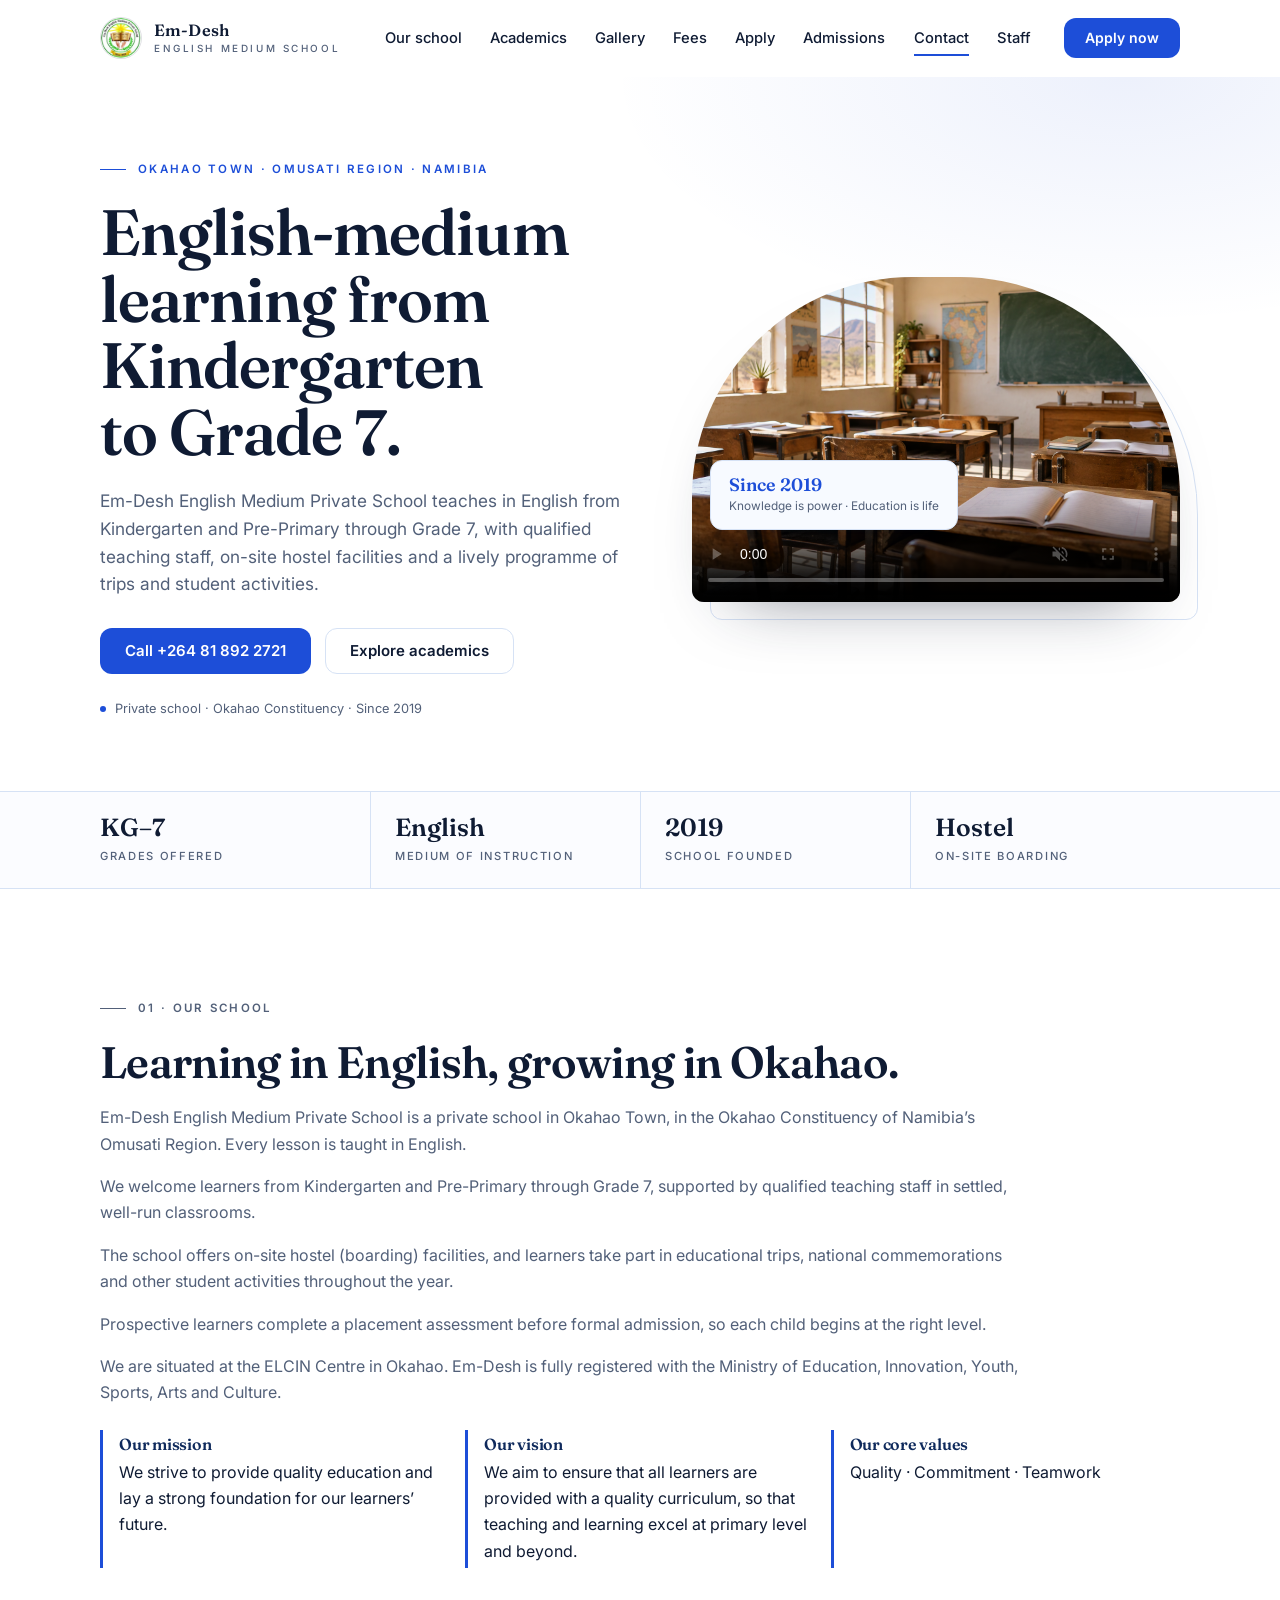
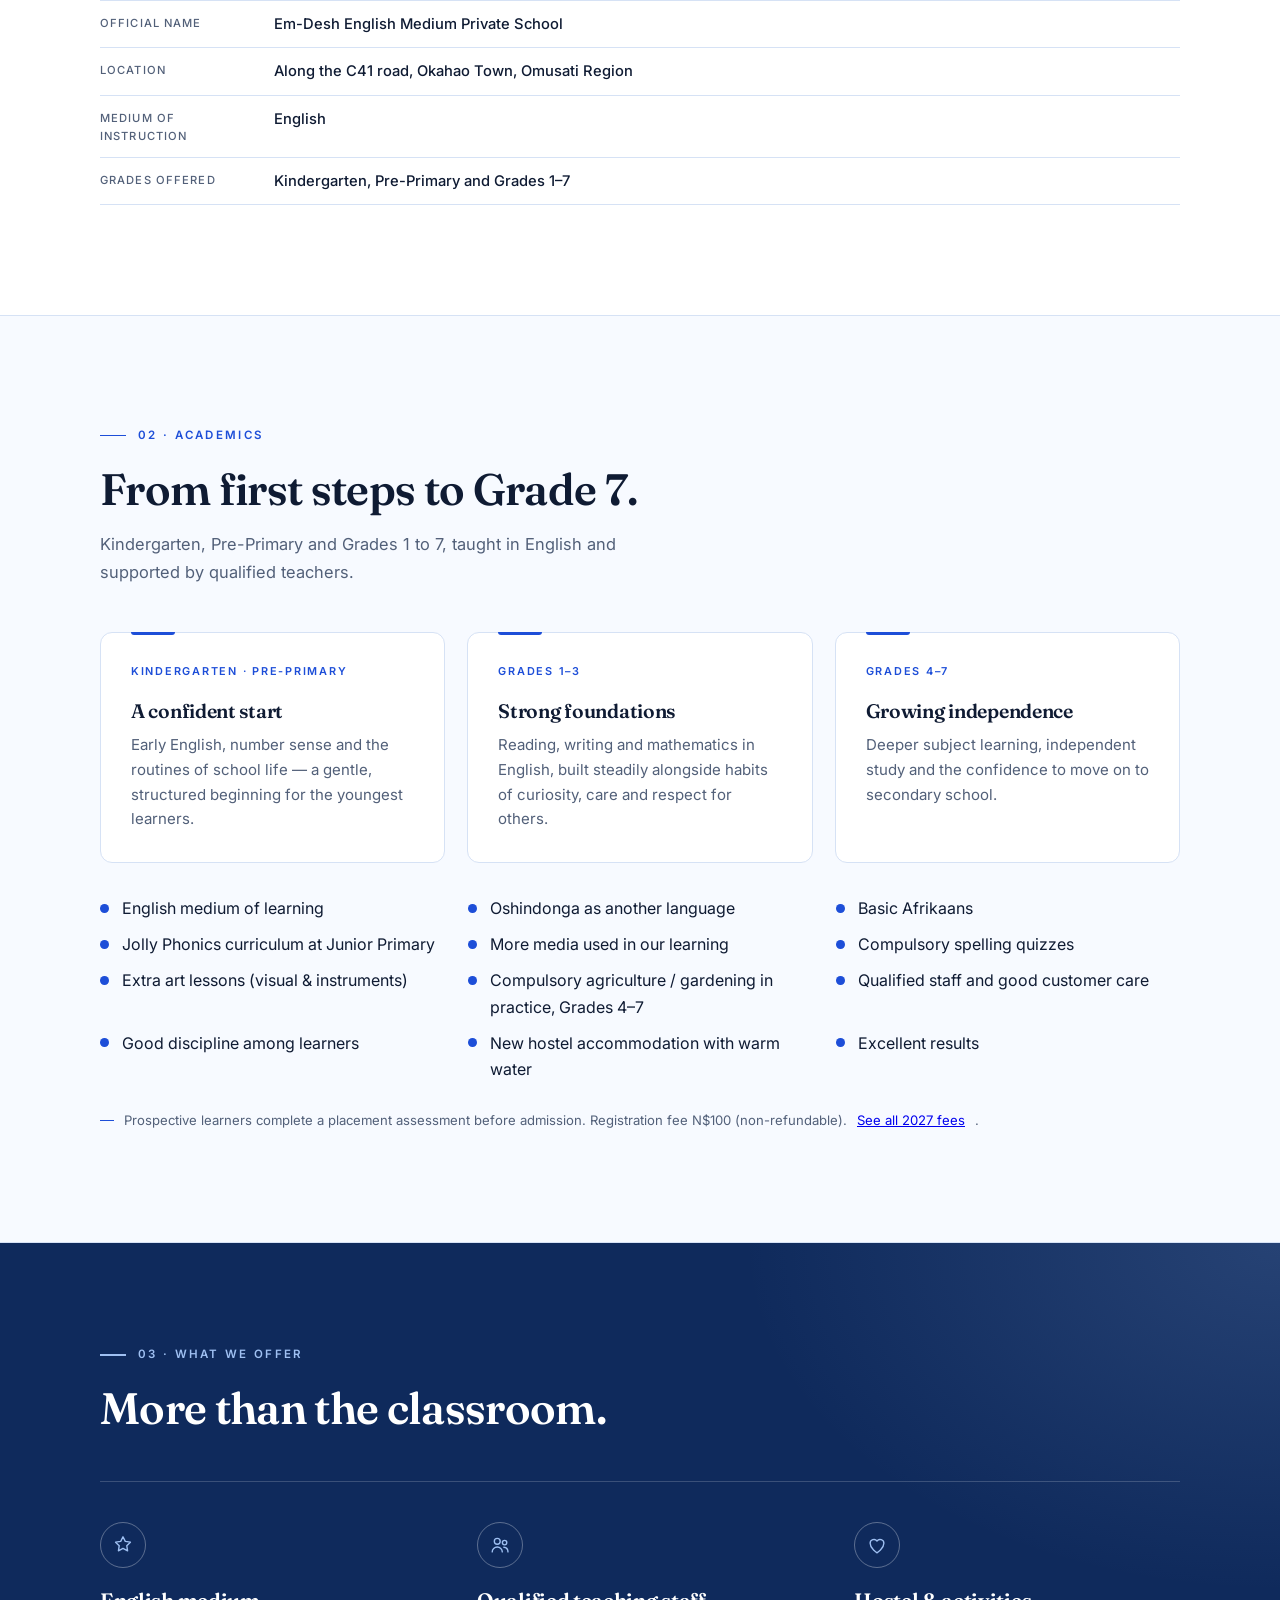
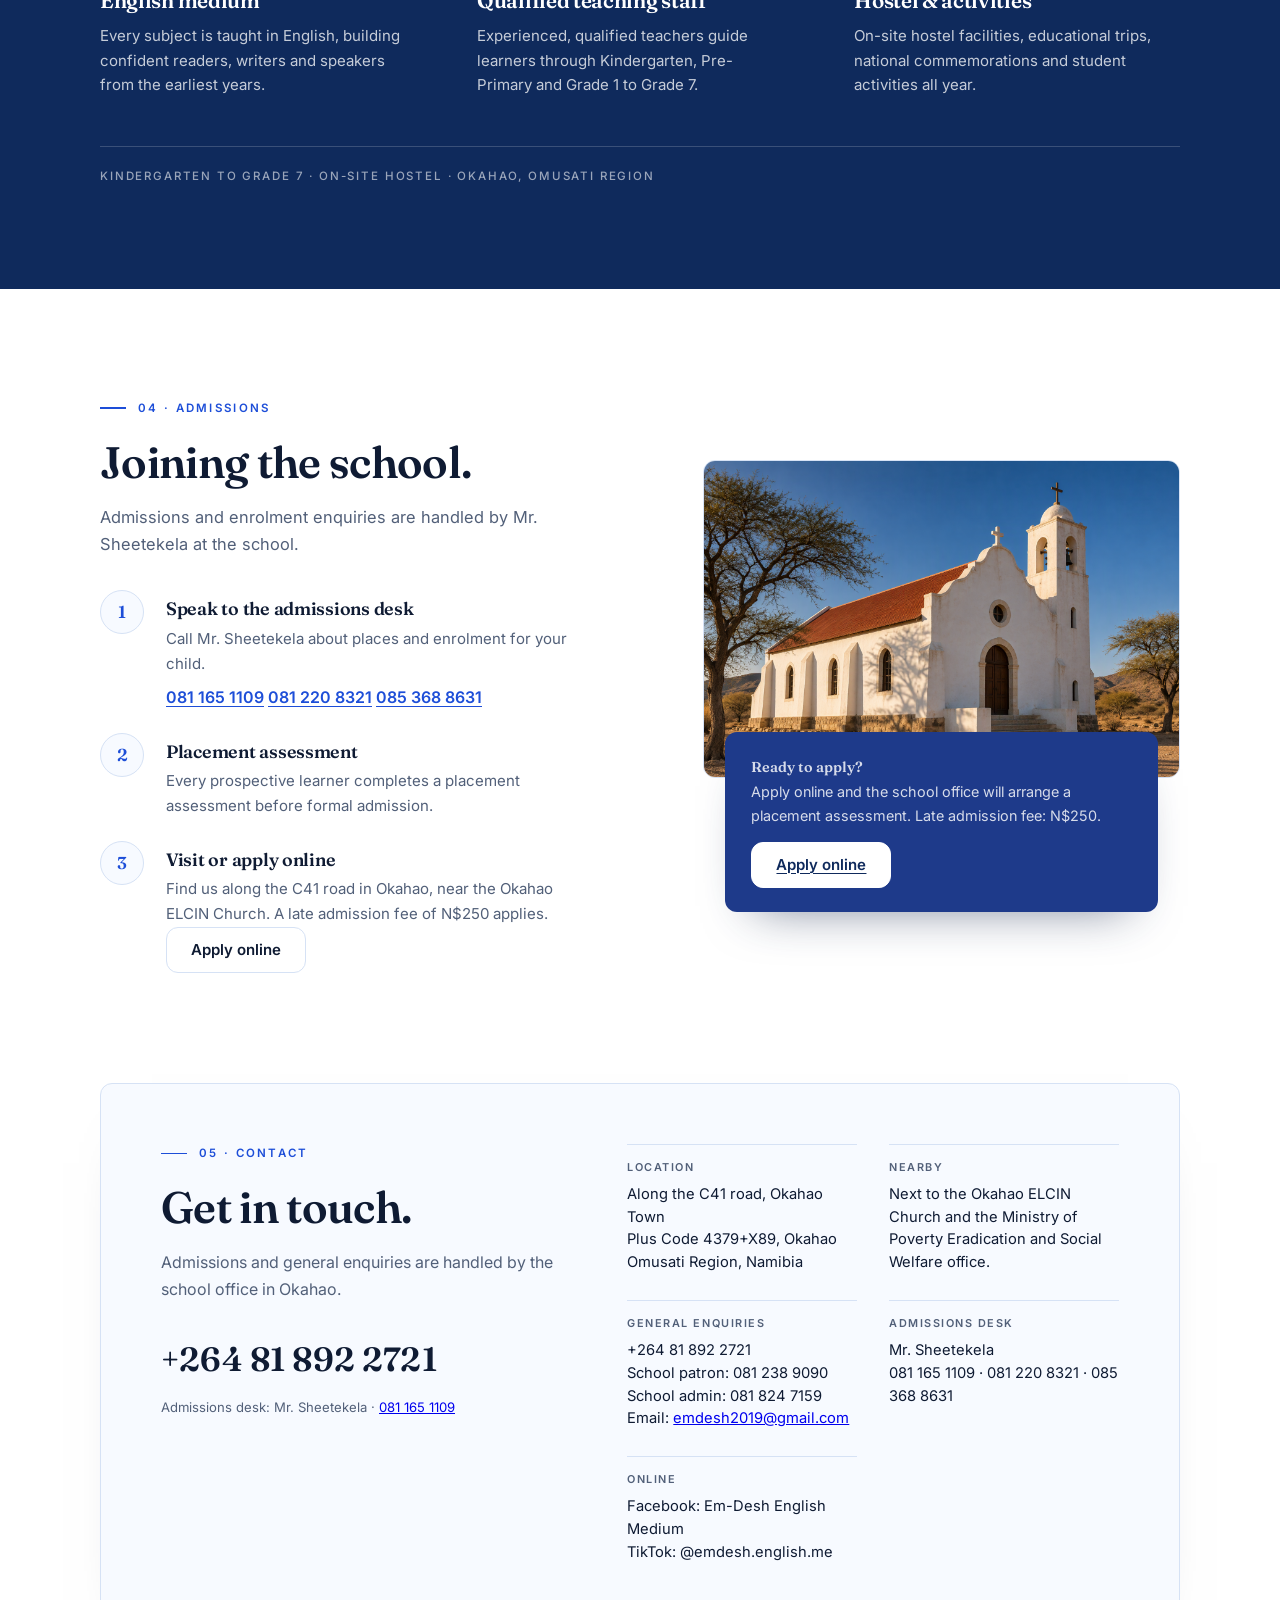
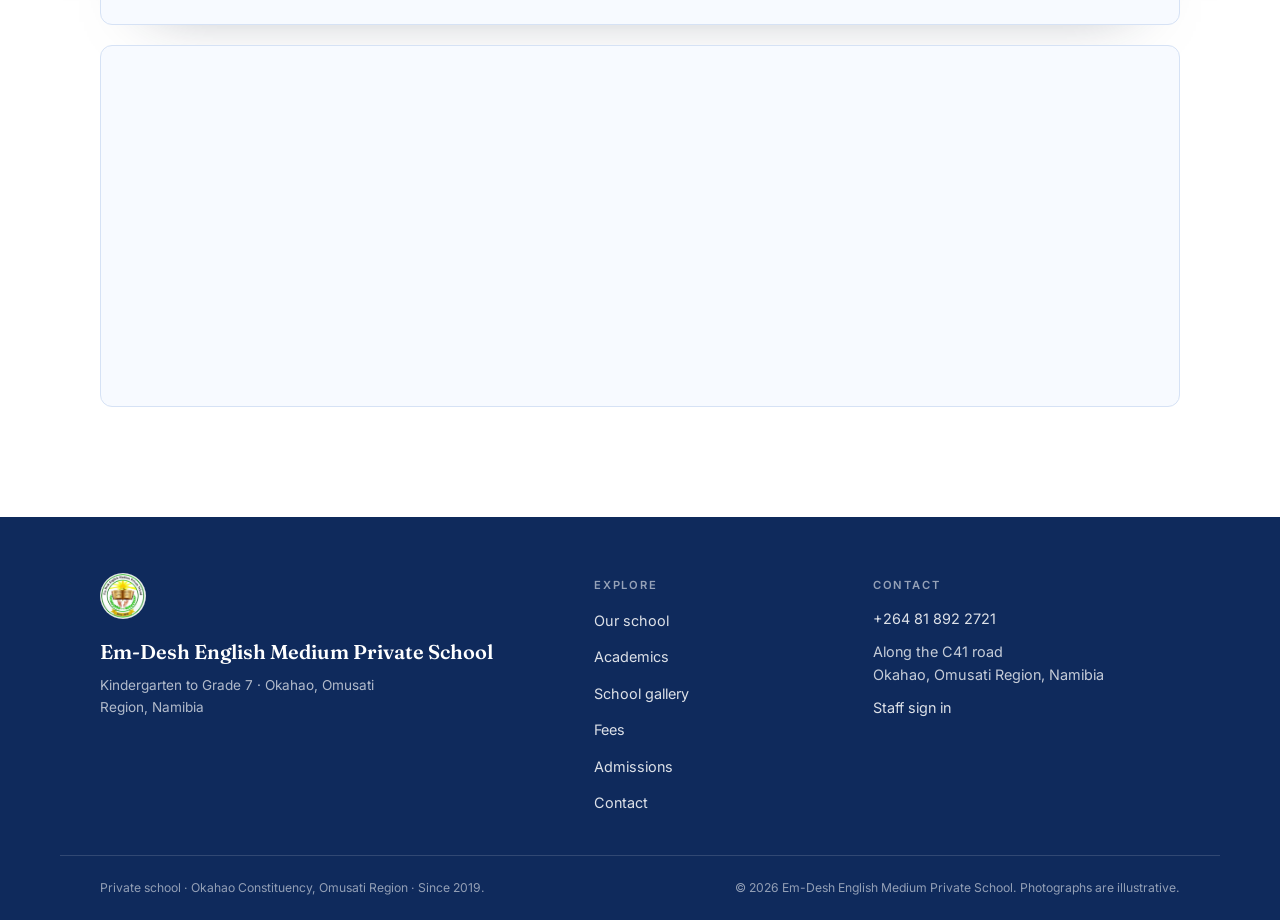
==== public/index.html @ 808cb609 "Add Fees page and prospectus content (mission, vision, values, highlights, uniform, contacts)" ====
<!DOCTYPE html>
<html lang="en">
<head>
  <meta charset="utf-8">
  <meta name="viewport" content="width=device-width, initial-scale=1">
  <title>Em-Desh English Medium Private School — Kindergarten to Grade 7, Okahao</title>
  <meta name="description" content="Em-Desh English Medium Private School in Okahao Town, Omusati Region, Namibia. English-medium Kindergarten, Pre-Primary and Grades 1–7, with qualified teachers and on-site hostel facilities.">
  <meta name="theme-color" content="#0f2a5c">
  <link rel="icon" type="image/jpeg" href="assets/emdesh-logo.jpg">
  <link rel="preconnect" href="https://fonts.googleapis.com">
  <link rel="preconnect" href="https://fonts.gstatic.com" crossorigin>
  <link href="https://fonts.googleapis.com/css2?family=Fraunces:opsz,wght@9..144,400;9..144,600&family=Inter:wght@400;500;600&display=swap" rel="stylesheet">
  <link rel="stylesheet" href="styles.css?v=20261125f">
  <script type="application/ld+json">
    {
      "@context": "https://schema.org",
      "@type": "School",
      "name": "Em-Desh English Medium Private School",
      "description": "English-medium private school in Okahao Town, Omusati Region, Namibia, offering Kindergarten, Pre-Primary and Grade 1 through Grade 7, with on-site hostel facilities.",
      "telephone": "+264818922721",
      "address": {
        "@type": "PostalAddress",
        "streetAddress": "Along the C41 road, Okahao",
        "addressLocality": "Okahao",
        "addressRegion": "Omusati Region",
        "addressCountry": "NA"
      },
      "foundingDate": "2019"
    }
  </script>
  <script>document.documentElement.classList.add('js');</script>
</head>
<body>

  <a class="skip-link" href="#main">Skip to content</a>

  <header class="site-header" id="top">
    <div class="container header-inner">
      <a class="brand" href="#top" aria-label="Em-Desh English Medium Private School — back to top">
        <span class="brand-mark" aria-hidden="true">
          <img class="brand-logo" src="assets/emdesh-logo.jpg" alt="">
        </span>
        <span class="brand-text">
          <span class="brand-name">Em-Desh</span>
          <span class="brand-sub">English Medium School</span>
        </span>
      </a>

      <nav class="site-nav" id="site-nav" aria-label="Primary">
        <ul>
          <li><a href="#about">Our school</a></li>
          <li><a href="#academics">Academics</a></li>
          <li><a href="gallery.html">Gallery</a></li>
          <li><a href="fees.html">Fees</a></li>
          <li><a href="apply.html">Apply</a></li>
          <li><a href="#admissions">Admissions</a></li>
          <li><a href="#contact">Contact</a></li>
          <li><a href="admin.html">Staff</a></li>
        </ul>
        <a class="btn btn-primary nav-call" href="apply.html">Apply now</a>
      </nav>

      <button class="nav-toggle" type="button" aria-expanded="false" aria-controls="site-nav" aria-label="Open menu">
        <span></span><span></span><span></span>
      </button>
    </div>
  </header>

  <main id="main">

    <section class="notice-banner" id="homepage-notice" hidden aria-label="School notification">
      <div class="container notice-banner-inner">
        <div>
          <p class="notice-kicker">School notice</p>
          <p class="notice-text" id="homepage-notice-text"></p>
        </div>
        <a class="btn btn-ghost notice-link" id="homepage-notice-link" href="#" hidden></a>
      </div>
    </section>

    <section class="hero" aria-labelledby="hero-title">
      <div class="container hero-grid">
        <div class="hero-copy">
          <p class="eyebrow">Okahao Town &middot; Omusati Region &middot; Namibia</p>
          <h1 id="hero-title">English-medium learning from Kindergarten to Grade&nbsp;7.</h1>
          <p class="hero-lede">Em-Desh English Medium Private School teaches in English from Kindergarten and Pre-Primary through Grade 7, with qualified teaching staff, on-site hostel facilities and a lively programme of trips and student activities.</p>
          <div class="hero-actions">
            <a class="btn btn-primary" href="tel:+264818922721">Call +264 81 892 2721</a>
            <a class="btn btn-ghost" href="#academics">Explore academics</a>
          </div>
          <p class="hero-reg">Private school &middot; Okahao Constituency &middot; Since 2019</p>
        </div>

        <figure class="hero-figure">
          <video class="hero-media" id="homepage-welcome-video" src="assets/hero-video.mp4" poster="assets/hero-classroom.png" width="1536" height="1024" autoplay muted loop playsinline controls preload="metadata" aria-label="Video from Em-Desh English Medium Private School"></video>
          <figcaption class="hero-badge">
            <span class="hero-badge-kicker">Since 2019</span>
            <span class="hero-badge-text">Knowledge is power &middot; Education is life</span>
          </figcaption>
        </figure>
      </div>
    </section>

    <section class="facts" aria-label="School at a glance">
      <div class="container facts-grid">
        <div class="fact">
          <span class="fact-value">KG&ndash;7</span>
          <span class="fact-label">Grades offered</span>
        </div>
        <div class="fact">
          <span class="fact-value">English</span>
          <span class="fact-label">Medium of instruction</span>
        </div>
        <div class="fact">
          <span class="fact-value">2019</span>
          <span class="fact-label">School founded</span>
        </div>
        <div class="fact">
          <span class="fact-value">Hostel</span>
          <span class="fact-label">On-site boarding</span>
        </div>
      </div>
    </section>

    <section class="homepage-news section-alt" id="homepage-news" hidden aria-labelledby="homepage-news-title">
      <div class="container">
        <header class="section-head reveal">
          <p class="eyebrow">School life</p>
          <h2 id="homepage-news-title">Recent events at Em-Desh.</h2>
          <p class="section-lede">See the latest moments and activities shared by the school office.</p>
        </header>
        <div class="news-carousel" id="homepage-news-carousel" aria-live="polite"></div>
        <div class="news-controls" id="homepage-news-controls" hidden>
          <button class="btn btn-ghost btn-sm" type="button" id="homepage-news-prev" aria-label="Previous recent event">Previous</button>
          <span class="news-position" id="homepage-news-position"></span>
          <button class="btn btn-ghost btn-sm" type="button" id="homepage-news-next" aria-label="Next recent event">Next</button>
        </div>
      </div>
    </section>

    <section id="about" class="section">
      <div class="container about-grid">
        <div class="about-copy reveal">
          <p class="eyebrow">01 &middot; Our school</p>
          <h2>Learning in English, growing in Okahao.</h2>
          <p>Em-Desh English Medium Private School is a private school in Okahao Town, in the Okahao Constituency of Namibia&rsquo;s Omusati Region. Every lesson is taught in English.</p>
          <p>We welcome learners from Kindergarten and Pre-Primary through Grade 7, supported by qualified teaching staff in settled, well-run classrooms.</p>
          <p>The school offers on-site hostel (boarding) facilities, and learners take part in educational trips, national commemorations and other student activities throughout the year.</p>
          <p>Prospective learners complete a placement assessment before formal admission, so each child begins at the right level.</p>
          <p>We are situated at the ELCIN Centre in Okahao. Em-Desh is fully registered with the Ministry of Education, Innovation, Youth, Sports, Arts and Culture.</p>
          <div class="mvv">
            <div><h3>Our mission</h3><p>We strive to provide quality education and lay a strong foundation for our learners&rsquo; future.</p></div>
            <div><h3>Our vision</h3><p>We aim to ensure that all learners are provided with a quality curriculum, so that teaching and learning excel at primary level and beyond.</p></div>
            <div><h3>Our core values</h3><p>Quality &middot; Commitment &middot; Teamwork</p></div>
          </div>
          <dl class="fact-list">
            <div>
              <dt>Official name</dt>
              <dd>Em-Desh English Medium Private School</dd>
            </div>
            <div>
              <dt>Location</dt>
              <dd>Along the C41 road, Okahao Town, Omusati Region</dd>
            </div>
            <div>
              <dt>Medium of instruction</dt>
              <dd>English</dd>
            </div>
            <div>
              <dt>Grades offered</dt>
              <dd>Kindergarten, Pre-Primary and Grades 1&ndash;7</dd>
            </div>
          </dl>
        </div>

      </div>
    </section>

    <section id="academics" class="section section-alt">
      <div class="container">
        <header class="section-head reveal">
          <p class="eyebrow">02 &middot; Academics</p>
          <h2>From first steps to Grade 7.</h2>
          <p class="section-lede">Kindergarten, Pre-Primary and Grades 1 to 7, taught in English and supported by qualified teachers.</p>
        </header>

        <div class="stages">
          <article class="stage reveal">
            <span class="stage-tag">Kindergarten &middot; Pre-Primary</span>
            <h3>A confident start</h3>
            <p>Early English, number sense and the routines of school life &mdash; a gentle, structured beginning for the youngest learners.</p>
          </article>
          <article class="stage reveal">
            <span class="stage-tag">Grades 1&ndash;3</span>
            <h3>Strong foundations</h3>
            <p>Reading, writing and mathematics in English, built steadily alongside habits of curiosity, care and respect for others.</p>
          </article>
          <article class="stage reveal">
            <span class="stage-tag">Grades 4&ndash;7</span>
            <h3>Growing independence</h3>
            <p>Deeper subject learning, independent study and the confidence to move on to secondary school.</p>
          </article>
        </div>

        <ul class="highlights reveal">
          <li>English medium of learning</li><li>Oshindonga as another language</li><li>Basic Afrikaans</li><li>Jolly Phonics curriculum at Junior Primary</li><li>More media used in our learning</li><li>Compulsory spelling quizzes</li><li>Extra art lessons (visual &amp; instruments)</li><li>Compulsory agriculture / gardening in practice, Grades 4&ndash;7</li><li>Qualified staff and good customer care</li><li>Good discipline among learners</li><li>New hostel accommodation with warm water</li><li>Excellent results</li>
        </ul>
        <p class="stage-note reveal">Prospective learners complete a placement assessment before admission. Registration fee N$100 (non-refundable). <a href="fees.html">See all 2027 fees</a>.</p>
      </div>
    </section>

    <section class="values" aria-labelledby="values-title">
      <div class="container">
        <div class="values-head reveal">
          <p class="eyebrow eyebrow-light">03 &middot; What we offer</p>
          <h2 id="values-title">More than the classroom.</h2>
        </div>

        <div class="value-grid">
          <article class="value reveal">
            <span class="value-icon" aria-hidden="true">
              <svg viewBox="0 0 24 24" fill="none" stroke="currentColor" stroke-width="1.5" stroke-linejoin="round" aria-hidden="true">
                <path d="M12 3l2.5 5.1 5.6.8-4 3.9.9 5.5L12 15.7 7 18.3l.9-5.5-4-3.9 5.6-.8L12 3z"/>
              </svg>
            </span>
            <h3>English medium</h3>
            <p>Every subject is taught in English, building confident readers, writers and speakers from the earliest years.</p>
          </article>
          <article class="value reveal">
            <span class="value-icon" aria-hidden="true">
              <svg viewBox="0 0 24 24" fill="none" stroke="currentColor" stroke-width="1.5" stroke-linecap="round" stroke-linejoin="round" aria-hidden="true">
                <circle cx="9" cy="8" r="3.2"/>
                <path d="M3.5 19.5c0-3 2.5-5.3 5.5-5.3s5.5 2.3 5.5 5.3"/>
                <circle cx="17" cy="9.4" r="2.4"/>
                <path d="M16.2 14.4c2.6.2 4.5 2.3 4.5 5.1"/>
              </svg>
            </span>
            <h3>Qualified teaching staff</h3>
            <p>Experienced, qualified teachers guide learners through Kindergarten, Pre-Primary and Grade 1 to Grade 7.</p>
          </article>
          <article class="value reveal">
            <span class="value-icon" aria-hidden="true">
              <svg viewBox="0 0 24 24" fill="none" stroke="currentColor" stroke-width="1.5" stroke-linejoin="round" aria-hidden="true">
                <path d="M12 20.5S4.5 16.1 4.5 10.2a4.2 4.2 0 0 1 7.5-2.6 4.2 4.2 0 0 1 7.5 2.6c0 5.9-7.5 10.3-7.5 10.3z"/>
              </svg>
            </span>
            <h3>Hostel &amp; activities</h3>
            <p>On-site hostel facilities, educational trips, national commemorations and student activities all year.</p>
          </article>
        </div>

        <p class="values-foot reveal">Kindergarten to Grade 7 &middot; On-site hostel &middot; Okahao, Omusati Region</p>
      </div>
    </section>

    <section id="admissions" class="section">
      <div class="container admissions-grid">
        <div class="admissions-copy reveal">
          <p class="eyebrow">04 &middot; Admissions</p>
          <h2>Joining the school.</h2>
          <p class="section-lede">Admissions and enrolment enquiries are handled by Mr. Sheetekela at the school.</p>

          <ol class="steps">
            <li>
              <span class="step-num" aria-hidden="true">1</span>
              <div>
                <h3>Speak to the admissions desk</h3>
                <p>Call Mr. Sheetekela about places and enrolment for your child.</p>
                <a class="text-link" href="tel:+264811651109">081 165 1109</a>
                <a class="text-link" href="tel:+264812208321">081 220 8321</a>
                <a class="text-link" href="tel:+264853688631">085 368 8631</a>
              </div>
            </li>
            <li>
              <span class="step-num" aria-hidden="true">2</span>
              <div>
                <h3>Placement assessment</h3>
                <p>Every prospective learner completes a placement assessment before formal admission.</p>
              </div>
            </li>
            <li>
              <span class="step-num" aria-hidden="true">3</span>
              <div>
                <h3>Visit or apply online</h3>
                <p>Find us along the C41 road in Okahao, near the Okahao ELCIN Church. A late admission fee of N$250 applies.</p>
                <a class="btn btn-ghost" href="apply.html">Apply online</a>
              </div>
            </li>
          </ol>
        </div>

        <div class="admissions-aside reveal">
          <figure class="admissions-figure">
            <img src="assets/mission-church.png" alt="A whitewashed church with a red roof and bell tower beneath a clear sky" width="1536" height="1024" loading="lazy">
          </figure>
          <div class="aside-card">
            <p class="aside-kicker">Ready to apply?</p>
            <p>Apply online and the school office will arrange a placement assessment. Late admission fee: N$250.</p>
            <a class="btn" href="apply.html">Apply online</a>
          </div>
        </div>
      </div>
    </section>

    <section id="contact" class="section section-contact">
      <div class="container">
        <div class="contact-panel reveal">
          <div class="contact-intro">
            <p class="eyebrow">05 &middot; Contact</p>
            <h2>Get in touch.</h2>
            <p>Admissions and general enquiries are handled by the school office in Okahao.</p>
            <a class="contact-phone" href="tel:+264818922721">+264 81 892 2721</a>
            <p class="contact-note">Admissions desk: Mr. Sheetekela &middot; <a href="tel:+264811651109">081 165 1109</a></p>
          </div>

          <dl class="contact-list">
            <div>
              <dt>Location</dt>
              <dd>Along the C41 road, Okahao Town<br>Plus Code 4379+X89, Okahao<br>Omusati Region, Namibia</dd>
            </div>
            <div>
              <dt>Nearby</dt>
              <dd>Next to the Okahao ELCIN Church and the Ministry of Poverty Eradication and Social Welfare office.</dd>
            </div>
            <div>
              <dt>General enquiries</dt>
              <dd>+264 81 892 2721<br>School patron: 081 238 9090<br>School admin: 081 824 7159<br>Email: <a href="mailto:emdesh2019@gmail.com">emdesh2019@gmail.com</a></dd>
            </div>
            <div>
              <dt>Admissions desk</dt>
              <dd>Mr. Sheetekela<br>081 165 1109 &middot; 081 220 8321 &middot; 085 368 8631</dd>
            </div>
            <div>
              <dt>Online</dt>
              <dd>Facebook: Em-Desh English Medium<br>TikTok: @emdesh.english.me</dd>
            </div>
          </dl>
        </div>

        <div class="contact-map reveal">
          <iframe title="Map showing Em-Desh English Medium Private School in Okahao" src="https://www.google.com/maps?q=-17.8849,15.06857&amp;z=15&amp;output=embed" width="600" height="320" loading="lazy" referrerpolicy="no-referrer-when-downgrade" allowfullscreen></iframe>
        </div>
      </div>
    </section>

  </main>

  <footer class="site-footer">
    <div class="container footer-grid">
      <div class="footer-brand">
        <span class="brand-mark" aria-hidden="true">
          <img class="brand-logo" src="assets/emdesh-logo.jpg" alt="">
        </span>
        <p class="footer-name">Em-Desh English Medium Private School</p>
        <p class="footer-tag">Kindergarten to Grade 7 &middot; Okahao, Omusati Region, Namibia</p>
      </div>

      <nav class="footer-nav" aria-label="Footer">
        <h2 class="footer-heading">Explore</h2>
        <ul>
          <li><a href="#about">Our school</a></li>
          <li><a href="#academics">Academics</a></li>
          <li><a href="gallery.html">School gallery</a></li>
          <li><a href="fees.html">Fees</a></li>
          <li><a href="#admissions">Admissions</a></li>
          <li><a href="#contact">Contact</a></li>
        </ul>
      </nav>

      <div>
        <h2 class="footer-heading">Contact</h2>
        <p class="footer-line"><a href="tel:+264818922721">+264 81 892 2721</a></p>
        <p class="footer-line">Along the C41 road<br>Okahao, Omusati Region, Namibia</p>
        <p class="footer-line"><a href="admin.html">Staff sign in</a></p>
      </div>
    </div>

    <div class="container footer-bottom">
      <p>Private school &middot; Okahao Constituency, Omusati Region &middot; Since 2019.</p>
      <p>&copy; <span id="year">2026</span> Em-Desh English Medium Private School. Photographs are illustrative.</p>
    </div>
  </footer>

  <script src="app.js?v=20261125f" defer></script>
</body>
</html>
---- public/styles.css ----
/* ---------------------------------------------------------------
   Em-Desh English Medium Private School
   White and blue palette; serif display type.
   --------------------------------------------------------------- */

:root {
  /* Appearance (Nudge-controlled) */
  --site-bg: #ffffff;
  --site-surface: #f7faff;
  --site-fg: #0f1b33;
  --site-muted: #526079;
  --site-border: #d6e2f5;
  --site-accent: #1d4ed8;
  --site-on-accent: #ffffff;
  --site-font: "Inter", ui-sans-serif, system-ui, -apple-system, "Segoe UI", Roboto, Arial, sans-serif;

  /* Shape, density, scale, motion */
  --site-radius: 12px;
  --site-space: 1;
  --site-type: 1;
  --site-motion: 1;

  /* Brand constants */
  --forest: #0f2a5c;
  --forest-soft: #1e3a8a;
  --cream: #e8f0fd;
  --cream-strong: #ffffff;
  --sand: #9fc0f2;
  --font-display: "Fraunces", "Iowan Old Style", Georgia, "Times New Roman", serif;
  --container: 1160px;
  --shadow-soft: 0 2px 3px rgba(15, 42, 92, 0.04), 0 18px 40px -30px rgba(15, 42, 92, 0.35);
  --dur: calc(180ms * var(--site-motion, 1));
  --ease: cubic-bezier(0.22, 0.61, 0.36, 1);
}

*,
*::before,
*::after {
  box-sizing: border-box;
}

[hidden] {
  display: none !important;
}

html {
  scroll-behavior: smooth;
  scroll-padding-top: 96px;
}

body {
  margin: 0;
  background: var(--site-bg);
  color: var(--site-fg);
  font-family: var(--site-font);
  font-size: 1rem;
  line-height: 1.65;
  -webkit-font-smoothing: antialiased;
  text-rendering: optimizeLegibility;
}

img {
  max-width: 100%;
  height: auto;
}

::selection {
  background: var(--site-accent);
  color: var(--site-on-accent);
}

:focus-visible {
  outline: 2px solid var(--site-accent);
  outline-offset: 3px;
  border-radius: 3px;
}

.container {
  width: 100%;
  max-width: var(--container);
  margin-inline: auto;
  padding-inline: clamp(20px, 5vw, 40px);
}

.skip-link {
  position: absolute;
  top: -70px;
  left: 16px;
  z-index: 200;
  padding: 12px 18px;
  border-radius: var(--site-radius);
  background: var(--site-accent);
  color: var(--site-on-accent);
  font-weight: 600;
  text-decoration: none;
  transition: top var(--dur) var(--ease);
}

.skip-link:focus-visible {
  top: 14px;
}

/* ---------- Typography ---------- */

h1,
h2,
h3 {
  margin: 0;
  font-family: var(--font-display);
  font-weight: 600;
  line-height: 1.1;
  letter-spacing: -0.015em;
  text-wrap: balance;
}

h1 {
  font-size: calc(clamp(2.35rem, 5.2vw, 4rem) * var(--site-type, 1));
  line-height: 1.04;
}

h2 {
  font-size: calc(clamp(1.85rem, 3.5vw, 2.75rem) * var(--site-type, 1));
  margin-bottom: calc(18px * var(--site-space, 1));
}

h3 {
  font-size: calc(1.22rem * var(--site-type, 1));
  line-height: 1.25;
}

p {
  margin: 0 0 1em;
}

p:last-child {
  margin-bottom: 0;
}

strong {
  font-weight: 600;
  color: var(--site-fg);
}

.eyebrow {
  display: flex;
  align-items: center;
  gap: 12px;
  margin: 0 0 calc(20px * var(--site-space, 1));
  font-size: 0.72rem;
  font-weight: 600;
  letter-spacing: 0.2em;
  text-transform: uppercase;
  color: var(--site-accent);
}

.eyebrow::before {
  content: "";
  flex: none;
  width: 26px;
  height: 1.5px;
  background: currentColor;
}

.eyebrow-light {
  color: var(--sand);
}

.section-lede {
  max-width: 58ch;
  color: var(--site-muted);
  font-size: calc(1.03rem * var(--site-type, 1));
}

/* ---------- Buttons ---------- */

.btn {
  display: inline-flex;
  align-items: center;
  justify-content: center;
  gap: 10px;
  padding: 13px 24px;
  border: 1px solid transparent;
  border-radius: var(--site-radius);
  font-family: var(--site-font);
  font-size: 0.94rem;
  font-weight: 600;
  line-height: 1.2;
  text-decoration: none;
  cursor: pointer;
  transition:
    transform var(--dur) var(--ease),
    box-shadow var(--dur) var(--ease),
    background-color var(--dur) var(--ease),
    border-color var(--dur) var(--ease);
}

.btn-primary {
  background: var(--site-accent);
  color: var(--site-on-accent);
}

.btn-primary:hover {
  transform: translateY(-2px);
  box-shadow: 0 14px 30px -16px color-mix(in srgb, var(--site-accent) 70%, transparent);
}

.btn-ghost {
  border-color: var(--site-border);
  background: transparent;
  color: var(--site-fg);
}

.btn-ghost:hover {
  background: var(--site-surface);
  transform: translateY(-2px);
}

/* ---------- Header ---------- */

.site-header {
  position: sticky;
  top: 0;
  z-index: 100;
  background: color-mix(in srgb, var(--site-bg) 93%, transparent);
  backdrop-filter: blur(12px);
  -webkit-backdrop-filter: blur(12px);
  border-bottom: 1px solid transparent;
  transition: border-color var(--dur) var(--ease), box-shadow var(--dur) var(--ease);
}

.site-header.is-scrolled {
  border-bottom-color: var(--site-border);
  box-shadow: 0 16px 40px -34px rgba(28, 36, 56, 0.6);
}

.header-inner {
  display: flex;
  align-items: center;
  justify-content: space-between;
  gap: 24px;
  min-height: 76px;
}

.brand {
  display: inline-flex;
  align-items: center;
  gap: 12px;
  color: inherit;
  text-decoration: none;
}

.brand-mark {
  display: grid;
  place-items: center;
  width: 42px;
  height: 42px;
  color: var(--site-accent);
  flex: none;
}

.brand-mark svg {
  width: 100%;
  height: 100%;
}

.brand-text {
  display: flex;
  flex-direction: column;
  line-height: 1.05;
}

.brand-name {
  font-family: var(--font-display);
  font-size: 1.02rem;
  font-weight: 600;
  letter-spacing: 0.01em;
}

.brand-sub {
  margin-top: 4px;
  font-size: 0.62rem;
  font-weight: 500;
  letter-spacing: 0.26em;
  text-transform: uppercase;
  color: var(--site-muted);
}

.site-nav {
  display: flex;
  align-items: center;
  gap: clamp(20px, 2.6vw, 36px);
}

.site-nav ul {
  display: flex;
  align-items: center;
  gap: clamp(16px, 2.2vw, 30px);
  margin: 0;
  padding: 0;
  list-style: none;
}

.site-nav ul a {
  position: relative;
  display: inline-block;
  padding: 6px 0;
  color: var(--site-fg);
  font-size: 0.92rem;
  font-weight: 500;
  text-decoration: none;
}

.site-nav ul a::after {
  content: "";
  position: absolute;
  left: 0;
  right: 0;
  bottom: 0;
  height: 2px;
  background: var(--site-accent);
  transform: scaleX(0);
  transform-origin: left;
  transition: transform var(--dur) var(--ease);
}

.site-nav ul a:hover::after,
.site-nav ul a:focus-visible::after,
.site-nav ul a[aria-current]::after {
  transform: scaleX(1);
}

.nav-call {
  padding: 11px 20px;
  font-size: 0.88rem;
}

.nav-toggle {
  display: none;
  width: 44px;
  height: 44px;
  padding: 0;
  border: 1px solid var(--site-border);
  border-radius: var(--site-radius);
  background: var(--site-surface);
  color: var(--site-fg);
  cursor: pointer;
}

.nav-toggle span {
  display: block;
  width: 18px;
  height: 1.5px;
  margin: 4px auto;
  background: currentColor;
  transition: transform var(--dur) var(--ease), opacity var(--dur) var(--ease);
}

.nav-toggle[aria-expanded="true"] span:nth-child(1) {
  transform: translateY(5.5px) rotate(45deg);
}

.nav-toggle[aria-expanded="true"] span:nth-child(2) {
  opacity: 0;
}

.nav-toggle[aria-expanded="true"] span:nth-child(3) {
  transform: translateY(-5.5px) rotate(-45deg);
}

/* ---------- Hero ---------- */

.hero {
  padding-block: calc(clamp(44px, 6.5vw, 84px) * var(--site-space, 1)) calc(clamp(40px, 6vw, 72px) * var(--site-space, 1));
  background:
    radial-gradient(56% 48% at 88% 0%, color-mix(in srgb, var(--site-accent) 8%, transparent), transparent 72%);
}

.hero-grid {
  display: grid;
  grid-template-columns: 1.04fr 0.96fr;
  align-items: center;
  gap: calc(clamp(36px, 5vw, 72px) * var(--site-space, 1));
}

.hero-copy h1 {
  max-width: 21ch;
  margin-bottom: calc(22px * var(--site-space, 1));
}

.hero-lede {
  max-width: 50ch;
  margin-bottom: calc(30px * var(--site-space, 1));
  color: var(--site-muted);
  font-size: calc(1.08rem * var(--site-type, 1));
  line-height: 1.6;
}

.hero-actions {
  display: flex;
  flex-wrap: wrap;
  gap: 14px;
  margin-bottom: calc(24px * var(--site-space, 1));
}

.hero-reg {
  display: flex;
  align-items: center;
  gap: 9px;
  margin: 0;
  font-size: 0.8rem;
  color: var(--site-muted);
}

.hero-reg::before {
  content: "";
  flex: none;
  width: 6px;
  height: 6px;
  border-radius: 999px;
  background: var(--site-accent);
}

.hero-figure {
  position: relative;
  margin: 0;
}

.hero-figure::before {
  content: "";
  position: absolute;
  inset: 18px -18px -18px 18px;
  border: 1px solid var(--site-border);
  border-radius: 220px 220px var(--site-radius) var(--site-radius);
  pointer-events: none;
}

.hero-figure img,
.hero-figure video {
  position: relative;
  display: block;
  width: 100%;
  height: auto;
  aspect-ratio: auto;
  object-fit: contain;
  border-radius: 220px 220px var(--site-radius) var(--site-radius);
  box-shadow: 0 34px 70px -46px rgba(28, 36, 56, 0.65);
}

.notice-banner {
  border-bottom: 1px solid color-mix(in srgb, var(--sand) 48%, var(--site-border));
  background: color-mix(in srgb, var(--sand) 18%, var(--site-surface));
}

.notice-banner-inner {
  display: flex;
  align-items: center;
  justify-content: space-between;
  gap: 24px;
  padding-block: 14px;
}

.notice-kicker {
  margin: 0 0 3px;
  font-size: 0.68rem;
  font-weight: 600;
  letter-spacing: 0.16em;
  text-transform: uppercase;
  color: var(--site-accent);
}

.notice-text {
  margin: 0;
  font-size: 0.92rem;
  font-weight: 500;
}

.notice-link {
  flex: none;
  padding: 9px 15px;
  font-size: 0.78rem;
}

.homepage-news {
  padding-block: calc(58px * var(--site-space, 1));
}

.homepage-news .section-head {
  margin-bottom: 28px;
}

.news-carousel {
  max-width: 760px;
  margin-inline: auto;
}

.news-card {
  margin: 0;
  overflow: hidden;
  border: 1px solid var(--site-border);
  border-radius: var(--site-radius);
  background: var(--site-bg);
  box-shadow: var(--shadow-soft);
}

.news-card img {
  display: block;
  width: 100%;
  height: auto;
  aspect-ratio: auto;
  object-fit: contain;
}

.news-card figcaption {
  padding: 14px 18px 16px;
  font-size: 0.9rem;
  font-weight: 500;
}

.news-controls {
  display: flex;
  align-items: center;
  justify-content: center;
  gap: 18px;
  margin-top: 16px;
}

.news-position {
  min-width: 56px;
  text-align: center;
  font-size: 0.76rem;
  color: var(--site-muted);
}

.hero-badge {
  position: absolute;
  left: 18px;
  bottom: 72px;
  display: grid;
  gap: 3px;
  max-width: 264px;
  padding: 14px 18px;
  border: 1px solid var(--site-border);
  border-radius: var(--site-radius);
  background: var(--site-surface);
  box-shadow: var(--shadow-soft);
}

.hero-badge-kicker {
  font-family: var(--font-display);
  font-size: 1.12rem;
  font-weight: 600;
  line-height: 1.1;
  color: var(--site-accent);
}

.hero-badge-text {
  font-size: 0.74rem;
  line-height: 1.45;
  color: var(--site-muted);
}

/* ---------- Facts strip ---------- */

.facts {
  border-block: 1px solid var(--site-border);
  background: color-mix(in srgb, var(--site-surface) 55%, transparent);
}

.facts-grid {
  display: grid;
  grid-template-columns: repeat(4, 1fr);
}

.fact {
  padding: calc(22px * var(--site-space, 1)) calc(24px * var(--site-space, 1));
  border-left: 1px solid var(--site-border);
}

.fact:first-child {
  border-left: 0;
  padding-left: 0;
}

.fact-value {
  display: block;
  font-family: var(--font-display);
  font-size: calc(1.55rem * var(--site-type, 1));
  font-weight: 600;
  line-height: 1.1;
  color: var(--site-fg);
}

.fact-label {
  display: block;
  margin-top: 6px;
  font-size: 0.7rem;
  font-weight: 500;
  letter-spacing: 0.15em;
  text-transform: uppercase;
  color: var(--site-muted);
}

/* ---------- Sections ---------- */

.section {
  padding-block: calc(clamp(64px, 9vw, 110px) * var(--site-space, 1));
}

.section-alt {
  background: var(--site-surface);
  border-block: 1px solid var(--site-border);
}

.section-head {
  max-width: 720px;
  margin-bottom: calc(46px * var(--site-space, 1));
}

/* ---------- About ---------- */

.about-grid {
  display: grid;
  grid-template-columns: 1fr;
  align-items: start;
  gap: calc(clamp(40px, 6vw, 80px) * var(--site-space, 1));
}

.about-copy > p {
  max-width: 92ch;
  color: var(--site-muted);
}

.about-figure {
  margin: 0;
}

.about-figure img {
  display: block;
  width: 100%;
  height: auto;
  aspect-ratio: auto;
  object-fit: contain;
  border: 1px solid var(--site-border);
  border-radius: var(--site-radius);
  box-shadow: var(--shadow-soft);
}

.about-figure figcaption {
  margin-top: 14px;
  padding-left: 14px;
  border-left: 2px solid var(--site-accent);
  font-size: 0.8rem;
  line-height: 1.5;
  color: var(--site-muted);
}

.fact-list {
  margin: calc(32px * var(--site-space, 1)) 0 0;
  border-top: 1px solid var(--site-border);
}

.fact-list div {
  display: grid;
  grid-template-columns: 158px 1fr;
  gap: 16px;
  padding: 11px 0;
  border-bottom: 1px solid var(--site-border);
}

.fact-list dt {
  padding-top: 2px;
  font-size: 0.7rem;
  font-weight: 500;
  letter-spacing: 0.1em;
  text-transform: uppercase;
  color: var(--site-muted);
}

.fact-list dd {
  margin: 0;
  font-size: 0.92rem;
  font-weight: 500;
}

/* ---------- Academics ---------- */

.stages {
  display: grid;
  grid-template-columns: repeat(3, 1fr);
  gap: calc(22px * var(--site-space, 1));
}

.stage {
  position: relative;
  padding: calc(30px * var(--site-space, 1));
  border: 1px solid var(--site-border);
  border-radius: var(--site-radius);
  background: var(--site-bg);
  transition: transform var(--dur) var(--ease), box-shadow var(--dur) var(--ease), border-color var(--dur) var(--ease);
}

.stage::before {
  content: "";
  position: absolute;
  top: -1px;
  left: calc(30px * var(--site-space, 1));
  width: 44px;
  height: 3px;
  border-radius: 0 0 3px 3px;
  background: var(--site-accent);
}

.stage:hover {
  transform: translateY(-3px);
  border-color: color-mix(in srgb, var(--site-accent) 35%, var(--site-border));
  box-shadow: var(--shadow-soft);
}

.stage-tag {
  display: block;
  margin-bottom: calc(18px * var(--site-space, 1));
  font-size: 0.68rem;
  font-weight: 600;
  letter-spacing: 0.16em;
  text-transform: uppercase;
  color: var(--site-accent);
}

.stage h3 {
  margin-bottom: 10px;
}

.stage p {
  margin: 0;
  font-size: 0.94rem;
  color: var(--site-muted);
}

.stage-note {
  display: flex;
  gap: 10px;
  align-items: baseline;
  margin: calc(28px * var(--site-space, 1)) 0 0;
  font-size: 0.82rem;
  color: var(--site-muted);
}

.stage-note::before {
  content: "";
  flex: none;
  width: 14px;
  height: 1px;
  background: var(--site-accent);
  transform: translateY(-4px);
}

/* ---------- Values band ---------- */

.values {
  padding-block: calc(clamp(64px, 8vw, 104px) * var(--site-space, 1));
  background:
    radial-gradient(70% 90% at 100% 0%, rgba(159, 192, 242, 0.16), transparent 60%),
    var(--forest);
  color: var(--cream);
}

.values-head {
  max-width: 660px;
  margin-bottom: calc(48px * var(--site-space, 1));
}

.values h2 {
  color: var(--cream-strong);
  margin-bottom: 0;
}

.value-grid {
  display: grid;
  grid-template-columns: repeat(3, 1fr);
  gap: calc(clamp(28px, 4vw, 52px) * var(--site-space, 1));
  padding-top: calc(40px * var(--site-space, 1));
  border-top: 1px solid rgba(255, 255, 255, 0.18);
}

.value-icon {
  display: grid;
  place-items: center;
  width: 46px;
  height: 46px;
  margin-bottom: calc(20px * var(--site-space, 1));
  border: 1px solid rgba(255, 255, 255, 0.32);
  border-radius: 999px;
  color: var(--sand);
}

.value-icon svg {
  width: 22px;
  height: 22px;
}

.value h3 {
  margin-bottom: 10px;
  color: var(--cream-strong);
  font-size: calc(1.3rem * var(--site-type, 1));
}

.value p {
  margin: 0;
  max-width: 34ch;
  font-size: 0.94rem;
  color: rgba(255, 255, 255, 0.76);
}

.values-foot {
  margin: calc(48px * var(--site-space, 1)) 0 0;
  padding-top: 20px;
  border-top: 1px solid rgba(255, 255, 255, 0.18);
  font-size: 0.72rem;
  font-weight: 500;
  letter-spacing: 0.16em;
  text-transform: uppercase;
  color: rgba(255, 255, 255, 0.58);
}

/* ---------- Admissions ---------- */

.admissions-grid {
  display: grid;
  grid-template-columns: 1.05fr 0.95fr;
  align-items: center;
  gap: calc(clamp(40px, 6vw, 80px) * var(--site-space, 1));
}

.steps {
  display: grid;
  gap: calc(22px * var(--site-space, 1));
  margin: calc(32px * var(--site-space, 1)) 0 0;
  padding: 0;
  list-style: none;
}

.steps li {
  display: grid;
  grid-template-columns: 48px 1fr;
  gap: 18px;
  align-items: start;
}

.step-num {
  display: grid;
  place-items: center;
  width: 44px;
  height: 44px;
  border: 1px solid var(--site-border);
  border-radius: 999px;
  background: var(--site-surface);
  font-family: var(--font-display);
  font-size: 1.08rem;
  font-weight: 600;
  color: var(--site-accent);
}

.steps h3 {
  margin: 8px 0 6px;
  font-size: calc(1.12rem * var(--site-type, 1));
}

.steps p {
  margin: 0;
  max-width: 46ch;
  font-size: 0.94rem;
  color: var(--site-muted);
}

.text-link {
  display: inline-block;
  margin-top: 8px;
  color: var(--site-accent);
  font-weight: 600;
  text-decoration: underline;
  text-decoration-thickness: 1px;
  text-underline-offset: 3px;
}

.admissions-aside {
  position: relative;
}

.admissions-figure {
  margin: 0;
}

.admissions-figure img {
  display: block;
  width: 100%;
  height: auto;
  aspect-ratio: auto;
  object-fit: contain;
  border: 1px solid var(--site-border);
  border-radius: var(--site-radius);
}

.aside-card {
  position: relative;
  margin: -46px 22px 0;
  padding: calc(24px * var(--site-space, 1)) calc(26px * var(--site-space, 1));
  border-radius: var(--site-radius);
  background: var(--forest-soft);
  color: var(--cream);
  box-shadow: 0 24px 50px -30px rgba(29, 45, 80, 0.65);
}

.aside-kicker {
  margin: 0 0 6px;
  font-family: var(--font-display);
  font-size: 1.15rem;
  font-weight: 600;
  color: var(--cream-strong);
}

.aside-card p {
  margin: 0;
  font-size: 0.9rem;
  color: rgba(255, 255, 255, 0.82);
}

.aside-card a {
  color: var(--cream-strong);
  font-weight: 600;
  text-decoration: underline;
  text-decoration-thickness: 1px;
  text-underline-offset: 3px;
}

/* ---------- Contact ---------- */

.section-contact {
  padding-top: 0;
}

.contact-panel {
  display: grid;
  grid-template-columns: 0.9fr 1.1fr;
  gap: calc(clamp(36px, 5vw, 72px) * var(--site-space, 1));
  padding: calc(clamp(32px, 5vw, 60px) * var(--site-space, 1));
  border: 1px solid var(--site-border);
  border-radius: var(--site-radius);
  background: var(--site-surface);
  box-shadow: 0 28px 60px -52px rgba(28, 36, 56, 0.5);
}

.contact-intro p:not(.eyebrow):not(.contact-note) {
  max-width: 40ch;
  color: var(--site-muted);
}

.contact-phone {
  display: inline-block;
  margin: 14px 0 10px;
  font-family: var(--font-display);
  font-size: calc(clamp(1.55rem, 2.8vw, 2.1rem) * var(--site-type, 1));
  font-weight: 600;
  letter-spacing: 0.005em;
  color: var(--site-fg);
  text-decoration: none;
  transition: color var(--dur) var(--ease);
}

.contact-phone:hover {
  color: var(--site-accent);
}

.contact-note {
  margin: 0;
  font-size: 0.82rem;
  color: var(--site-muted);
}

.contact-map {
  margin-top: calc(20px * var(--site-space, 1));
  overflow: hidden;
  border: 1px solid var(--site-border);
  border-radius: var(--site-radius);
  background: var(--site-surface);
}

.contact-map iframe {
  display: block;
  width: 100%;
  height: clamp(240px, 34vw, 360px);
  border: 0;
}

.contact-list {
  display: grid;
  grid-template-columns: 1fr 1fr;
  gap: calc(26px * var(--site-space, 1)) calc(32px * var(--site-space, 1));
  align-content: start;
  margin: 0;
}

.contact-list div {
  padding-top: 14px;
  border-top: 1px solid var(--site-border);
}

.contact-list dt {
  margin-bottom: 6px;
  font-size: 0.68rem;
  font-weight: 600;
  letter-spacing: 0.14em;
  text-transform: uppercase;
  color: var(--site-muted);
}

.contact-list dd {
  margin: 0;
  font-size: 0.92rem;
  line-height: 1.55;
}

/* ---------- Footer ---------- */

.site-footer {
  background: var(--forest);
  color: var(--cream);
}

.footer-grid {
  display: grid;
  grid-template-columns: 1.4fr 0.7fr 1fr;
  gap: calc(clamp(32px, 5vw, 64px) * var(--site-space, 1));
  padding-block: calc(56px * var(--site-space, 1)) calc(40px * var(--site-space, 1));
}

.footer-brand .brand-mark {
  color: var(--sand);
  width: 46px;
  height: 46px;
}

.footer-name {
  margin: 16px 0 6px;
  font-family: var(--font-display);
  font-size: 1.25rem;
  font-weight: 600;
  color: var(--cream-strong);
}

.footer-tag {
  max-width: 32ch;
  margin: 0;
  font-size: 0.85rem;
  color: rgba(255, 255, 255, 0.68);
}

.footer-heading {
  margin: 6px 0 16px;
  font-family: var(--site-font);
  font-size: 0.7rem;
  font-weight: 600;
  letter-spacing: 0.16em;
  text-transform: uppercase;
  color: rgba(255, 255, 255, 0.56);
}

.footer-nav ul {
  display: grid;
  gap: 10px;
  margin: 0;
  padding: 0;
  list-style: none;
}

.site-footer a {
  color: rgba(255, 255, 255, 0.86);
  font-size: 0.9rem;
  text-decoration: none;
  transition: color var(--dur) var(--ease);
}

.site-footer a:hover {
  color: #ffffff;
}

.footer-line {
  margin: 0 0 10px;
  font-size: 0.9rem;
  line-height: 1.6;
  color: rgba(255, 255, 255, 0.76);
}

.footer-bottom {
  display: flex;
  flex-wrap: wrap;
  justify-content: space-between;
  gap: 8px 24px;
  padding-block: 22px;
  border-top: 1px solid rgba(255, 255, 255, 0.14);
  font-size: 0.76rem;
  color: rgba(255, 255, 255, 0.55);
}

.footer-bottom p {
  margin: 0;
}

/* ---------- Reveal on scroll ---------- */

.js .reveal {
  opacity: 0;
  transform: translateY(18px);
}

.js .reveal.is-visible {
  opacity: 1;
  transform: none;
  transition:
    opacity calc(650ms * var(--site-motion, 1)) var(--ease),
    transform calc(650ms * var(--site-motion, 1)) var(--ease);
}

/* ---------- Responsive ---------- */

@media (max-width: 980px) {
  .hero-grid,
  .about-grid,
  .admissions-grid,
  .contact-panel {
    grid-template-columns: 1fr;
  }

  .hero-figure {
    max-width: 620px;
    margin-inline: auto;
  }

  .about-figure {
    order: 2;
    max-width: 640px;
  }

  .contact-list {
    grid-template-columns: 1fr 1fr;
  }

  .value-grid {
    grid-template-columns: 1fr;
    gap: calc(30px * var(--site-space, 1));
  }

  .value p {
    max-width: 52ch;
  }

  .stages {
    grid-template-columns: 1fr;
  }
}

@media (max-width: 760px) {
  html {
    scroll-padding-top: 84px;
  }

  .header-inner {
    min-height: 68px;
  }

  .nav-toggle {
    display: block;
  }

  .site-nav {
    position: absolute;
    top: 100%;
    left: 0;
    right: 0;
    display: none;
    flex-direction: column;
    align-items: stretch;
    gap: 0;
    padding: 8px 20px 24px;
    background: var(--site-bg);
    border-bottom: 1px solid var(--site-border);
    box-shadow: 0 24px 40px -30px rgba(28, 36, 56, 0.5);
  }

  .site-nav.is-open {
    display: flex;
  }

  .site-nav ul {
    flex-direction: column;
    align-items: stretch;
    gap: 0;
  }

  .site-nav ul a {
    display: block;
    padding: 14px 2px;
    font-size: 1.02rem;
    border-bottom: 1px solid var(--site-border);
  }

  .site-nav ul a::after {
    display: none;
  }

  .nav-call {
    margin-top: 18px;
    width: 100%;
    padding: 13px 20px;
  }

  .facts-grid {
    grid-template-columns: 1fr 1fr;
  }

  .fact {
    padding: 18px 0;
    border-left: 0;
    border-top: 1px solid var(--site-border);
  }

  .fact:nth-child(-n + 2) {
    border-top: 0;
  }

  .fact:nth-child(even) {
    padding-left: 22px;
    border-left: 1px solid var(--site-border);
  }

  .hero-badge {
    position: static;
    margin-top: 16px;
    max-width: none;
  }

  .hero-figure::before {
    inset: 12px -10px -10px 10px;
  }

  .fact-list div {
    grid-template-columns: 1fr;
    gap: 3px;
  }

  .contact-list {
    grid-template-columns: 1fr;
  }

  .footer-grid {
    grid-template-columns: 1fr;
    gap: 34px;
  }

  .footer-bottom {
    display: grid;
    gap: 6px;
  }

  .aside-card {
    margin-inline: 12px;
  }
}

@media (prefers-reduced-motion: reduce) {
  html {
    scroll-behavior: auto;
  }

  *,
  *::before,
  *::after {
    animation-duration: 0.01ms !important;
    animation-iteration-count: 1 !important;
    transition-duration: 0.01ms !important;
  }

  .js .reveal {
    opacity: 1;
    transform: none;
  }
}
/* ===============================================================
   Portal, dashboard and gallery
   =============================================================== */

.app-page {
  background:
    radial-gradient(52% 40% at 100% 0%, color-mix(in srgb, var(--site-accent) 7%, transparent), transparent 70%),
    var(--site-bg);
}

.app-main {
  min-height: calc(100vh - 260px);
}

.mono {
  font-family: ui-monospace, SFMono-Regular, Menlo, Consolas, monospace;
  font-variant-numeric: tabular-nums;
  letter-spacing: 0.02em;
}

.btn-block {
  width: 100%;
}

.btn-sm {
  padding: 7px 11px;
  font-size: 0.78rem;
  border-radius: 8px;
}

.btn-danger-ghost {
  border-color: color-mix(in srgb, #8c2f18 28%, var(--site-border));
  color: #8c2f18;
}

.btn-danger-ghost:hover {
  background: #f7e6de;
}

.page-hero {
  padding-block: calc(clamp(46px, 7vw, 84px) * var(--site-space, 1)) calc(clamp(34px, 5vw, 56px) * var(--site-space, 1));
  border-bottom: 1px solid var(--site-border);
  background:
    radial-gradient(60% 70% at 90% 10%, color-mix(in srgb, var(--site-accent) 9%, transparent), transparent 72%),
    color-mix(in srgb, var(--site-surface) 45%, transparent);
}

.page-hero h1 {
  max-width: 20ch;
  margin-bottom: calc(16px * var(--site-space, 1));
}

.page-hero .section-lede {
  max-width: 62ch;
}

/* ---------- Forms ---------- */

.field {
  display: grid;
  gap: 7px;
  margin-bottom: calc(16px * var(--site-space, 1));
}

.field label {
  font-size: 0.72rem;
  font-weight: 600;
  letter-spacing: 0.09em;
  text-transform: uppercase;
  color: var(--site-muted);
}

.optional {
  font-weight: 400;
  letter-spacing: 0;
  text-transform: none;
  color: var(--site-muted);
}

.input {
  width: 100%;
  padding: 12px 14px;
  border: 1px solid var(--site-border);
  border-radius: var(--site-radius);
  background: var(--site-bg);
  color: var(--site-fg);
  font-family: var(--site-font);
  font-size: 1rem;
  line-height: 1.4;
  transition: border-color var(--dur) var(--ease), box-shadow var(--dur) var(--ease);
}

.input:focus-visible {
  outline: none;
  border-color: var(--site-accent);
  box-shadow: 0 0 0 3px color-mix(in srgb, var(--site-accent) 18%, transparent);
}

.input::placeholder {
  color: color-mix(in srgb, var(--site-muted) 70%, transparent);
}

.input-pin {
  letter-spacing: 0.28em;
  font-variant-numeric: tabular-nums;
}

select.input {
  appearance: none;
  background-image:
    linear-gradient(45deg, transparent 50%, var(--site-muted) 50%),
    linear-gradient(135deg, var(--site-muted) 50%, transparent 50%);
  background-position:
    calc(100% - 19px) calc(50% + 1px),
    calc(100% - 14px) calc(50% + 1px);
  background-size: 5px 5px, 5px 5px;
  background-repeat: no-repeat;
  padding-right: 38px;
}

.form-status {
  min-height: 1.3em;
  margin: 12px 0 0;
  font-size: 0.84rem;
  line-height: 1.45;
  color: var(--site-muted);
}

.form-status.is-error {
  color: #9a3517;
}

.form-status.is-success {
  color: #1d4ed8;
}

.help-note {
  margin-top: calc(20px * var(--site-space, 1));
  padding-top: calc(16px * var(--site-space, 1));
  border-top: 1px solid var(--site-border);
  font-size: 0.82rem;
  line-height: 1.55;
  color: var(--site-muted);
}

.help-note a {
  color: var(--site-accent);
  font-weight: 600;
  text-underline-offset: 3px;
}

.field-hint {
  margin: calc(-6px * var(--site-space, 1)) 0 calc(16px * var(--site-space, 1));
  font-size: 0.78rem;
  line-height: 1.5;
  color: var(--site-muted);
}

.check-field {
  display: flex;
  align-items: flex-start;
  gap: 10px;
  margin-bottom: calc(20px * var(--site-space, 1));
  font-size: 0.86rem;
  line-height: 1.5;
  color: var(--site-fg);
  cursor: pointer;
}

.check-field input {
  flex: none;
  width: 18px;
  height: 18px;
  margin-top: 2px;
  accent-color: var(--site-accent);
}

.hp-field {
  position: absolute;
  left: -9999px;
  width: 1px;
  height: 1px;
  overflow: hidden;
}

.apply-done {
  text-align: center;
}

.apply-done .icon-circle {
  margin-bottom: 18px;
}

.apply-done h2 {
  margin-bottom: 8px;
}

.apply-done .auth-sub {
  margin-bottom: calc(22px * var(--site-space, 1));
}

.aside-card .btn {
  margin-top: calc(14px * var(--site-space, 1));
  background: var(--cream-strong);
  border-color: var(--cream-strong);
  color: var(--forest);
}

.aside-card .btn:hover {
  background: var(--cream);
  border-color: var(--cream);
}

/* ---------- Auth surfaces ---------- */

.auth-band {
  padding-block: calc(clamp(36px, 6vw, 72px) * var(--site-space, 1)) calc(clamp(52px, 8vw, 96px) * var(--site-space, 1));
}

.auth-grid {
  display: grid;
  grid-template-columns: 1fr minmax(330px, 430px);
  gap: calc(clamp(36px, 5vw, 76px) * var(--site-space, 1));
  align-items: start;
}

.auth-copy h1 {
  max-width: 16ch;
  margin-bottom: calc(18px * var(--site-space, 1));
}

.auth-lede {
  max-width: 48ch;
  color: var(--site-muted);
  font-size: calc(1.02rem * var(--site-type, 1));
}

.auth-points {
  display: grid;
  gap: calc(22px * var(--site-space, 1));
  margin: calc(34px * var(--site-space, 1)) 0 0;
  padding: 0;
  list-style: none;
}

.auth-points li {
  display: grid;
  grid-template-columns: 46px 1fr;
  gap: 16px;
  padding-top: 18px;
  border-top: 1px solid var(--site-border);
}

.auth-point-num {
  padding-top: 2px;
  font-family: var(--font-display);
  font-size: 0.95rem;
  font-weight: 600;
  color: var(--site-accent);
}

.auth-points h2 {
  margin: 0 0 4px;
  font-family: var(--site-font);
  font-size: 0.78rem;
  font-weight: 600;
  letter-spacing: 0.13em;
  text-transform: uppercase;
  color: var(--site-fg);
}

.auth-points p {
  margin: 0;
  max-width: 48ch;
  font-size: 0.92rem;
  color: var(--site-muted);
}

.auth-points a {
  color: var(--site-accent);
  font-weight: 600;
  text-underline-offset: 3px;
}

.auth-column {
  display: grid;
  gap: calc(18px * var(--site-space, 1));
}

.auth-card {
  padding: calc(clamp(24px, 4vw, 34px) * var(--site-space, 1));
  border: 1px solid var(--site-border);
  border-radius: var(--site-radius);
  background: var(--site-surface);
  box-shadow: 0 30px 60px -52px rgba(28, 36, 56, 0.55);
}

.auth-card-head {
  margin-bottom: calc(24px * var(--site-space, 1));
}

.auth-card h1,
.auth-card h2 {
  margin: 0;
  font-size: calc(1.6rem * var(--site-type, 1));
  line-height: 1.15;
}

.auth-sub {
  margin: 10px 0 0;
  font-size: 0.92rem;
  color: var(--site-muted);
}

.card-kicker {
  margin: 0 0 6px;
  font-size: 0.66rem;
  font-weight: 600;
  letter-spacing: 0.16em;
  text-transform: uppercase;
  color: var(--site-accent);
}

.auth-form .field:last-of-type {
  margin-bottom: calc(20px * var(--site-space, 1));
}

.account-head {
  display: flex;
  align-items: center;
  gap: 14px;
  margin-bottom: calc(20px * var(--site-space, 1));
}

.account-head .badge {
  margin-left: auto;
}

.avatar {
  display: grid;
  place-items: center;
  flex: none;
  width: 52px;
  height: 52px;
  border-radius: 999px;
  background: var(--forest);
  color: var(--cream-strong);
  font-family: var(--font-display);
  font-size: 1.15rem;
  font-weight: 600;
}

.account-head h2 {
  font-size: calc(1.35rem * var(--site-type, 1));
}

.badge {
  display: inline-flex;
  align-items: center;
  gap: 6px;
  padding: 4px 10px;
  border-radius: 999px;
  font-size: 0.66rem;
  font-weight: 600;
  letter-spacing: 0.1em;
  text-transform: uppercase;
  white-space: nowrap;
}

.badge::before {
  content: "";
  width: 5px;
  height: 5px;
  border-radius: 999px;
  background: currentColor;
}

.badge-active {
  background: #e6eefb;
  color: #1d4ed8;
}

.badge-inactive {
  background: #eef2f8;
  color: #55627a;
}

.record-list {
  margin: 0;
  border-top: 1px solid var(--site-border);
}

.record-list div {
  display: flex;
  justify-content: space-between;
  gap: 16px;
  padding: 11px 0;
  border-bottom: 1px solid var(--site-border);
}

.record-list dt {
  font-size: 0.7rem;
  font-weight: 600;
  letter-spacing: 0.08em;
  text-transform: uppercase;
  color: var(--site-muted);
}

.record-list dd {
  margin: 0;
  font-size: 0.9rem;
  font-weight: 500;
  text-align: right;
}

.pin-change {
  margin-top: calc(18px * var(--site-space, 1));
  border-top: 1px solid var(--site-border);
}

.pin-change summary {
  padding-top: calc(16px * var(--site-space, 1));
  font-size: 0.86rem;
  font-weight: 600;
  color: var(--site-accent);
  cursor: pointer;
}

.pin-change form {
  padding-top: calc(18px * var(--site-space, 1));
}

.account-signout {
  margin-top: calc(20px * var(--site-space, 1));
}

/* ---------- Gallery page ---------- */

.gallery-section {
  padding-block: calc(clamp(32px, 5vw, 52px) * var(--site-space, 1)) calc(clamp(64px, 8vw, 100px) * var(--site-space, 1));
}

.gallery-toolbar {
  display: flex;
  justify-content: space-between;
  align-items: end;
  gap: 18px 32px;
  flex-wrap: wrap;
  margin-bottom: calc(26px * var(--site-space, 1));
}

.visually-small {
  margin: 0 0 4px;
  font-family: var(--site-font);
  font-size: 0.7rem;
  font-weight: 600;
  letter-spacing: 0.16em;
  text-transform: uppercase;
  color: var(--site-muted);
}

.gallery-count {
  margin: 0;
  font-size: 0.88rem;
  color: var(--site-muted);
}

.gallery-note {
  margin: 0;
  font-size: 0.8rem;
  color: var(--site-muted);
}

.gallery-note a {
  color: var(--site-accent);
  font-weight: 600;
  text-underline-offset: 3px;
}

.gallery-grid {
  display: grid;
  grid-template-columns: repeat(3, 1fr);
  gap: calc(16px * var(--site-space, 1));
}

.gallery-card {
  margin: 0;
  overflow: hidden;
  border: 1px solid var(--site-border);
  border-radius: var(--site-radius);
  background: var(--site-surface);
  box-shadow: 0 18px 40px -38px rgba(28, 36, 56, 0.55);
}

.gallery-thumb {
  display: block;
  width: 100%;
  padding: 0;
  border: 0;
  background: var(--forest);
  cursor: zoom-in;
}

.gallery-card img {
  display: block;
  width: 100%;
  height: auto;
  aspect-ratio: auto;
  object-fit: contain;
  transition: transform calc(420ms * var(--site-motion, 1)) var(--ease), opacity var(--dur) var(--ease);
}

.gallery-card:hover img {
  transform: scale(1.03);
}

.gallery-card figcaption {
  display: grid;
  gap: 3px;
  padding: 13px 16px 15px;
}

.gallery-caption {
  font-size: 0.92rem;
  font-weight: 500;
  color: var(--site-fg);
}

.gallery-meta {
  font-size: 0.7rem;
  letter-spacing: 0.08em;
  text-transform: uppercase;
  color: var(--site-muted);
}

.gallery-skeleton {
  border-radius: var(--site-radius);
  background: color-mix(in srgb, var(--site-border) 55%, var(--site-surface));
  aspect-ratio: 4 / 3;
  animation: skeleton-pulse 1.6s ease-in-out infinite;
}

@keyframes skeleton-pulse {
  0%, 100% { opacity: 0.55; }
  50% { opacity: 0.9; }
}

.gallery-empty {
  padding: calc(clamp(48px, 8vw, 84px) * var(--site-space, 1)) 24px;
  border: 1px dashed var(--site-border);
  border-radius: var(--site-radius);
  background: color-mix(in srgb, var(--site-surface) 55%, transparent);
  text-align: center;
}

.gallery-empty h2 {
  margin: 16px 0 8px;
  font-size: calc(1.4rem * var(--site-type, 1));
}

.gallery-empty p {
  max-width: 42ch;
  margin-inline: auto;
  font-size: 0.92rem;
  color: var(--site-muted);
}

.icon-circle {
  display: grid;
  place-items: center;
  width: 56px;
  height: 56px;
  margin-inline: auto;
  border: 1px solid var(--site-border);
  border-radius: 999px;
  color: var(--site-accent);
  background: var(--site-surface);
}

.icon-circle svg {
  width: 26px;
  height: 26px;
}

.gallery-error {
  padding: 28px;
  border: 1px solid color-mix(in srgb, #8c2f18 30%, var(--site-border));
  border-radius: var(--site-radius);
  background: #fbf0e9;
  text-align: center;
}

.gallery-error p {
  margin-bottom: 14px;
  color: #7a3a20;
}

.lightbox {
  width: min(94vw, 1080px);
  max-width: none;
  max-height: 94vh;
  padding: 0;
  border: 0;
  background: transparent;
  color: var(--cream);
}

.lightbox::backdrop {
  background: rgba(14, 22, 40, 0.88);
}

.lightbox figure {
  margin: 0;
  display: grid;
  gap: 10px;
  justify-items: center;
}

.lightbox img {
  display: block;
  max-width: 100%;
  max-height: 82vh;
  width: auto;
  border-radius: 8px;
}

.lightbox figcaption {
  max-width: 70ch;
  font-size: 0.88rem;
  color: rgba(255, 255, 255, 0.8);
  text-align: center;
}

.lightbox-close {
  position: fixed;
  top: 18px;
  right: 20px;
  width: 42px;
  height: 42px;
  border: 1px solid rgba(255, 255, 255, 0.4);
  border-radius: 999px;
  background: rgba(18, 26, 44, 0.6);
  color: var(--cream);
  font-size: 1.4rem;
  line-height: 1;
  cursor: pointer;
}

/* ---------- Dashboard ---------- */

.admin-login-band {
  display: grid;
  place-items: center;
  padding-block: calc(clamp(56px, 9vw, 120px) * var(--site-space, 1));
}

.admin-login-grid {
  display: flex;
  justify-content: center;
}

.admin-login-card {
  width: min(460px, 100%);
}

.code-dialog {
  width: min(360px, calc(100% - 28px));
  padding: 0;
  border: 0;
  border-radius: 24px;
  background: transparent;
  color: #1d2422;
  box-shadow: 0 24px 70px rgba(12, 22, 44, 0.35);
}

.code-dialog::backdrop { background: rgba(10, 24, 52, 0.62); backdrop-filter: blur(3px); }

.code-console {
  padding: 24px 22px 22px;
  border: 1px solid #89908b;
  border-radius: 24px;
  background: linear-gradient(135deg, #dfe2df 0%, #aeb5b1 46%, #d9ddda 100%);
  box-shadow: inset 0 1px 0 rgba(255,255,255,.8), inset 0 -10px 20px rgba(42,54,48,.12);
}

.code-console-screen {
  display: grid;
  gap: 5px;
  padding: 11px 14px 8px;
  border: 4px solid #707773;
  background: #302a69;
  box-shadow: inset 0 0 0 2px #171737, 0 2px 2px rgba(0,0,0,.25);
  color: #ddd8ff;
  text-align: center;
}

.code-console-display {
  min-height: 1.3em;
  font: 700 1.5rem/1.2 ui-monospace, SFMono-Regular, Menlo, monospace;
  letter-spacing: .18em;
  text-shadow: 0 0 8px rgba(190,184,255,.8);
}

.code-console-label { font-size: .65rem; font-weight: 700; letter-spacing: .2em; }
.code-console-lights { display: flex; justify-content: center; gap: 42px; padding: 11px 0 3px; }
.light { width: 17px; height: 17px; border: 2px solid rgba(0,0,0,.35); border-radius: 50%; box-shadow: inset 0 1px 2px rgba(255,255,255,.8), 0 1px 3px rgba(0,0,0,.3); }
.light-red { background: #cf302d; }
.light-green { background: #3b82f6; }
.code-console-hint { margin: 7px 0 13px; font-size: .78rem; text-align: center; color: #3f4944; }

.code-keypad { display: grid; grid-template-columns: repeat(3, 1fr); gap: 9px; }
.code-key {
  min-height: 42px;
  border: 1px solid #8a908c;
  border-radius: 5px;
  background: linear-gradient(#f5f6f5, #bcc2be);
  color: #303834;
  font: 600 .95rem/1 Inter, sans-serif;
  box-shadow: 0 2px 0 #737a75, inset 0 1px 0 rgba(255,255,255,.8);
  cursor: pointer;
}
.code-key:hover { filter: brightness(1.04); }
.code-key:active { transform: translateY(2px); box-shadow: 0 0 0 #737a75, inset 0 1px 0 rgba(255,255,255,.8); }
.code-key-cancel { background: linear-gradient(#dca6a4, #a75d5b); color: #3d2020; font-size: .68rem; }
.code-key-enter { background: linear-gradient(#a9c4ef, #4b7fd6); color: #172554; font-size: .68rem; }
.code-console-status { min-height: 1.3em; margin: 14px 0 0; text-align: center; }

.dashboard {
  padding-block: calc(clamp(28px, 4vw, 44px) * var(--site-space, 1)) calc(clamp(56px, 8vw, 96px) * var(--site-space, 1));
}

.dash-head {
  display: flex;
  justify-content: space-between;
  align-items: end;
  gap: 20px 32px;
  flex-wrap: wrap;
  margin-bottom: calc(24px * var(--site-space, 1));
}

.dash-head .eyebrow {
  margin-bottom: 12px;
}

.dash-head h1 {
  font-size: calc(clamp(1.9rem, 3.4vw, 2.6rem) * var(--site-type, 1));
}

.dash-sub {
  margin: 8px 0 0;
  font-size: 0.9rem;
  color: var(--site-muted);
}

.dash-actions {
  display: flex;
  gap: 10px;
  flex-wrap: wrap;
}

.stat-grid {
  display: grid;
  grid-template-columns: repeat(4, 1fr);
  gap: 14px;
  margin-bottom: calc(22px * var(--site-space, 1));
}

.stat-card {
  padding: calc(18px * var(--site-space, 1)) calc(20px * var(--site-space, 1));
  border: 1px solid var(--site-border);
  border-radius: var(--site-radius);
  background: var(--site-surface);
}

.stat-value {
  display: block;
  font-family: var(--font-display);
  font-size: calc(1.9rem * var(--site-type, 1));
  font-weight: 600;
  line-height: 1.1;
  font-variant-numeric: tabular-nums;
}

.stat-label {
  display: block;
  margin-top: 5px;
  font-size: 0.68rem;
  font-weight: 500;
  letter-spacing: 0.12em;
  text-transform: uppercase;
  color: var(--site-muted);
}

.tabs {
  display: flex;
  gap: 4px;
  margin-bottom: calc(18px * var(--site-space, 1));
  border-bottom: 1px solid var(--site-border);
}

.tab {
  padding: 11px 18px;
  border: 0;
  border-bottom: 2px solid transparent;
  background: none;
  font-family: var(--site-font);
  font-size: 0.92rem;
  font-weight: 600;
  color: var(--site-muted);
  cursor: pointer;
  transition: color var(--dur) var(--ease), border-color var(--dur) var(--ease);
}

.tab:hover {
  color: var(--site-fg);
}

.tab[aria-selected="true"] {
  color: var(--site-fg);
  border-bottom-color: var(--site-accent);
}

.panel {
  overflow: hidden;
  border: 1px solid var(--site-border);
  border-radius: var(--site-radius);
  background: var(--site-surface);
  box-shadow: 0 30px 60px -58px rgba(28, 36, 56, 0.5);
}

.panel[hidden] {
  display: none;
}

.panel-head {
  display: flex;
  justify-content: space-between;
  align-items: center;
  gap: 16px 24px;
  flex-wrap: wrap;
  padding: calc(20px * var(--site-space, 1)) calc(22px * var(--site-space, 1));
  border-bottom: 1px solid var(--site-border);
}

.panel-head h2 {
  margin: 0;
  font-size: calc(1.3rem * var(--site-type, 1));
}

.panel-head-actions {
  display: flex;
  gap: 10px;
  flex-wrap: wrap;
}

.btn-danger-ghost {
  border-color: color-mix(in srgb, #8c2f18 35%, var(--site-border));
  color: #8c2f18;
}

.btn-danger-ghost:hover,
.btn-danger-ghost:focus-visible {
  border-color: #8c2f18;
  background: #fbf0e9;
}

.btn-danger {
  border-color: #8c2f18;
  background: #8c2f18;
  color: #ffffff;
}

.btn-danger:hover,
.btn-danger:focus-visible {
  background: #702512;
}

.panel-note {
  margin: 5px 0 0;
  font-size: 0.84rem;
  color: var(--site-muted);
}

.panel-error {
  margin: 0;
  padding: 14px 22px;
  border-bottom: 1px solid color-mix(in srgb, #8c2f18 25%, var(--site-border));
  background: #fbf0e9;
  color: #7a3a20;
  font-size: 0.86rem;
}

.toolbar {
  display: flex;
  justify-content: space-between;
  align-items: center;
  gap: 12px 20px;
  flex-wrap: wrap;
  padding: calc(13px * var(--site-space, 1)) calc(22px * var(--site-space, 1));
  border-bottom: 1px solid var(--site-border);
  background: color-mix(in srgb, var(--site-bg) 55%, var(--site-surface));
}

.search-field {
  display: flex;
  align-items: center;
  gap: 9px;
  width: min(340px, 100%);
  padding: 8px 12px;
  border: 1px solid var(--site-border);
  border-radius: 9px;
  background: var(--site-surface);
  color: var(--site-muted);
}

.search-field svg {
  flex: none;
  width: 17px;
  height: 17px;
}

.search-field input {
  width: 100%;
  border: 0;
  background: none;
  color: var(--site-fg);
  font: inherit;
  font-size: 0.88rem;
  outline: none;
}

.toolbar-count {
  margin: 0;
  font-size: 0.78rem;
  color: var(--site-muted);
}

.table-wrap {
  overflow-x: auto;
}

.data-table {
  width: 100%;
  min-width: 720px;
  border-collapse: collapse;
  font-size: 0.88rem;
}

.data-table th {
  padding: 11px 22px;
  border-bottom: 1px solid var(--site-border);
  background: color-mix(in srgb, var(--site-surface) 80%, var(--site-bg));
  font-size: 0.66rem;
  font-weight: 600;
  letter-spacing: 0.12em;
  text-transform: uppercase;
  color: var(--site-muted);
  text-align: left;
  white-space: nowrap;
}

.data-table td {
  padding: 13px 22px;
  border-bottom: 1px solid var(--site-border);
  vertical-align: middle;
}

.data-table tbody tr:last-child td {
  border-bottom: 0;
}

.data-table tbody tr:hover {
  background: color-mix(in srgb, var(--site-bg) 40%, var(--site-surface));
}

.learner-cell strong {
  display: block;
  font-weight: 600;
  color: var(--site-fg);
}

.learner-cell span {
  display: block;
  margin-top: 2px;
  font-size: 0.74rem;
  color: var(--site-muted);
}

.guardian-cell span {
  display: block;
}

.guardian-cell small {
  display: block;
  margin-top: 2px;
  font-size: 0.74rem;
  color: var(--site-muted);
}

.row-actions {
  display: flex;
  gap: 6px;
  flex-wrap: wrap;
}

.application-list {
  display: grid;
  gap: 14px;
  padding: calc(18px * var(--site-space, 1)) calc(22px * var(--site-space, 1));
}

.application-card {
  display: grid;
  gap: 10px;
  padding: calc(16px * var(--site-space, 1)) calc(18px * var(--site-space, 1));
  border: 1px solid var(--site-border);
  border-radius: var(--site-radius);
  background: color-mix(in srgb, var(--site-bg) 60%, var(--site-surface));
}

.application-card.is-archived {
  opacity: 0.72;
}

.application-head {
  display: flex;
  align-items: flex-start;
  justify-content: space-between;
  gap: 10px 16px;
  flex-wrap: wrap;
}

.application-name {
  margin: 0;
  font-size: 1rem;
  font-weight: 600;
}

.application-meta {
  margin: 3px 0 0;
  font-size: 0.76rem;
  color: var(--site-muted);
}

.application-contact {
  display: flex;
  flex-wrap: wrap;
  gap: 4px 18px;
  margin: 0;
  font-size: 0.84rem;
}

.application-contact a {
  color: var(--site-fg);
  text-underline-offset: 3px;
}

.application-contact span {
  color: var(--site-muted);
}

.application-message {
  margin: 0;
  padding: 10px 12px;
  border-left: 3px solid color-mix(in srgb, var(--site-accent) 40%, var(--site-border));
  background: var(--site-surface);
  font-size: 0.84rem;
  line-height: 1.5;
  white-space: pre-wrap;
}

.application-actions {
  display: flex;
  align-items: center;
  gap: 8px;
  flex-wrap: wrap;
}

.application-actions .input {
  width: auto;
  min-width: 130px;
  padding: 7px 34px 7px 10px;
  font-size: 0.82rem;
}

.badge-new {
  background: #1d4ed8;
  color: #ffffff;
}

.badge-contacted {
  background: #e6eefb;
  color: #1d4ed8;
}

.badge-archived {
  background: #eef2f8;
  color: #55627a;
}

.empty-note {
  padding: calc(38px * var(--site-space, 1)) 22px;
  text-align: center;
  color: var(--site-muted);
}

.empty-note p {
  margin: 0 auto;
  max-width: 46ch;
  font-size: 0.9rem;
}

.upload-grid {
  display: grid;
  grid-template-columns: minmax(280px, 360px) 1fr;
  align-items: start;
}

.upload-form {
  padding: calc(22px * var(--site-space, 1));
  border-right: 1px solid var(--site-border);
}

.upload-title {
  margin: 0 0 4px;
  font-size: 1.08rem;
}

.upload-form .panel-note {
  margin-bottom: 16px;
}

.content-editor {
  max-width: 760px;
  padding: 22px;
  border: 1px solid var(--site-border);
  border-radius: var(--site-radius);
  background: var(--site-surface);
}

.homepage-video-editor {
  margin-top: 22px;
}

.homepage-video-editor h3 {
  margin-bottom: 8px;
}

.content-toggle {
  margin-bottom: 22px;
}

.content-toggle span {
  display: grid;
  gap: 3px;
}

.content-toggle small {
  color: var(--site-muted);
}

.homepage-help {
  max-width: 760px;
  margin-top: 28px;
  padding-top: 22px;
  border-top: 1px solid var(--site-border);
}

.homepage-help h3 {
  margin-bottom: 8px;
}

.homepage-help p {
  max-width: 70ch;
  margin: 0;
  color: var(--site-muted);
}

.file-drop {
  display: grid;
  gap: 8px;
  justify-items: center;
  margin-bottom: 18px;
  padding: 22px 16px;
  border: 1px dashed color-mix(in srgb, var(--site-accent) 35%, var(--site-border));
  border-radius: var(--site-radius);
  background: color-mix(in srgb, var(--site-bg) 70%, var(--site-surface));
  text-align: center;
  cursor: pointer;
  transition: border-color var(--dur) var(--ease), background var(--dur) var(--ease);
}

.file-drop:hover,
.file-drop:focus-within {
  border-color: var(--site-accent);
  background: var(--site-bg);
}

.file-drop input {
  position: absolute;
  width: 1px;
  height: 1px;
  opacity: 0;
  pointer-events: none;
}

.file-drop-icon {
  display: grid;
  place-items: center;
  width: 42px;
  height: 42px;
  border-radius: 999px;
  background: var(--site-surface);
  border: 1px solid var(--site-border);
  color: var(--site-accent);
}

.file-drop-icon svg {
  width: 21px;
  height: 21px;
}

.file-drop-text {
  max-width: 30ch;
  font-size: 0.82rem;
  line-height: 1.45;
  color: var(--site-muted);
  overflow-wrap: anywhere;
}

.upload-preview {
  display: block;
  width: 100%;
  height: auto;
  aspect-ratio: auto;
  object-fit: contain;
  margin-bottom: 18px;
  border: 1px solid var(--site-border);
  border-radius: var(--site-radius);
}

.gallery-manage {
  padding: calc(22px * var(--site-space, 1));
}

.gallery-manage-head {
  display: flex;
  justify-content: space-between;
  align-items: start;
  gap: 14px;
  margin-bottom: 16px;
}

.admin-gallery {
  display: grid;
  grid-template-columns: repeat(auto-fill, minmax(170px, 1fr));
  gap: 12px;
}

.admin-gallery:empty {
  display: none;
}

.admin-photo {
  overflow: hidden;
  border: 1px solid var(--site-border);
  border-radius: 9px;
  background: var(--site-bg);
}

.admin-photo img {
  display: block;
  width: 100%;
  height: auto;
  aspect-ratio: auto;
  object-fit: contain;
}

.admin-photo .pending {
  display: grid;
  place-items: center;
  aspect-ratio: 4 / 3;
  background: color-mix(in srgb, var(--site-border) 40%, var(--site-bg));
  font-size: 0.76rem;
  color: var(--site-muted);
}

.admin-photo-placement {
  width: calc(100% - 24px);
  margin: 10px 12px 0;
  padding: 8px 10px;
  font-size: 0.75rem;
}

.admin-photo-body {
  display: flex;
  justify-content: space-between;
  align-items: center;
  gap: 8px;
  padding: 9px 11px;
}

.admin-photo-info {
  min-width: 0;
}

.admin-photo-caption {
  display: block;
  overflow: hidden;
  text-overflow: ellipsis;
  white-space: nowrap;
  font-size: 0.8rem;
  font-weight: 500;
}

.admin-photo-date {
  display: block;
  margin-top: 2px;
  font-size: 0.67rem;
  letter-spacing: 0.05em;
  text-transform: uppercase;
  color: var(--site-muted);
}

/* ---------- Dialogs and toast ---------- */

.sheet {
  width: min(580px, calc(100vw - 28px));
  max-height: 92vh;
  padding: 0;
  border: 0;
  border-radius: var(--site-radius);
  background: var(--site-surface);
  color: var(--site-fg);
  box-shadow: 0 40px 90px -40px rgba(14, 22, 40, 0.65);
  overflow: auto;
}

.sheet::backdrop {
  background: rgba(14, 22, 40, 0.55);
  backdrop-filter: blur(2px);
}

.sheet form {
  margin: 0;
}

.sheet-head {
  display: flex;
  justify-content: space-between;
  align-items: start;
  gap: 16px;
  padding: 20px 22px;
  border-bottom: 1px solid var(--site-border);
}

.sheet-head h2 {
  margin: 0;
  font-size: calc(1.4rem * var(--site-type, 1));
}

.icon-btn {
  flex: none;
  width: 36px;
  height: 36px;
  border: 1px solid var(--site-border);
  border-radius: 999px;
  background: var(--site-bg);
  color: var(--site-fg);
  font-size: 1.1rem;
  line-height: 1;
  cursor: pointer;
}

.sheet-body {
  padding: 22px;
}

.sheet-foot {
  display: flex;
  justify-content: flex-end;
  gap: 10px;
  padding: 16px 22px;
  border-top: 1px solid var(--site-border);
  background: color-mix(in srgb, var(--site-bg) 55%, var(--site-surface));
}

.sheet-foot .btn {
  min-width: 96px;
}

.grid-2 {
  display: grid;
  grid-template-columns: 1fr 1fr;
  gap: 0 14px;
}

.notice {
  margin-bottom: 16px;
  padding: 13px 15px;
  border: 1px solid #bfd3f3;
  border-radius: 9px;
  background: #eef4fd;
  font-size: 0.84rem;
  line-height: 1.5;
  color: #1e40af;
}

.danger-notice {
  margin-bottom: 18px;
  padding: 13px 15px;
  border: 1px solid #e5bca9;
  border-radius: 9px;
  background: #fbf0e9;
  font-size: 0.84rem;
  line-height: 1.5;
  color: #7a3a20;
}

.pin-meta {
  margin: 0 0 8px;
  font-size: 0.85rem;
  color: var(--site-muted);
  text-align: center;
}

.pin-display {
  margin: 14px 0 16px;
  padding: 16px;
  border: 1px dashed color-mix(in srgb, var(--site-accent) 50%, var(--site-border));
  border-radius: var(--site-radius);
  background: var(--site-bg);
  font-family: ui-monospace, SFMono-Regular, Menlo, Consolas, monospace;
  font-size: 1.7rem;
  font-weight: 600;
  letter-spacing: 0.3em;
  text-align: center;
  text-indent: 0.3em;
}

.toast {
  position: fixed;
  left: 50%;
  bottom: 22px;
  z-index: 300;
  transform: translateX(-50%);
  max-width: min(92vw, 460px);
  padding: 12px 18px;
  border-radius: 999px;
  background: var(--forest);
  color: var(--cream-strong);
  font-size: 0.86rem;
  box-shadow: 0 18px 40px -20px rgba(14, 22, 40, 0.6);
}

.toast.is-error {
  background: #8c2f18;
}

.footer-compact .footer-bottom {
  padding-block: 26px;
}

/* ---------- Responsive additions ---------- */

@media (max-width: 1080px) {
  .gallery-grid {
    grid-template-columns: repeat(2, 1fr);
  }
}

@media (max-width: 980px) {
  .auth-grid {
    grid-template-columns: 1fr;
  }

  .auth-grid.is-signed-in .auth-copy {
    display: none;
  }

  .auth-copy h1 {
    max-width: 22ch;
  }

  .auth-column {
    max-width: 520px;
  }

  .upload-grid {
    grid-template-columns: 1fr;
  }

  .upload-form {
    border-right: 0;
    border-bottom: 1px solid var(--site-border);
  }
}

@media (max-width: 760px) {
  .notice-banner-inner {
    align-items: stretch;
    flex-direction: column;
    gap: 12px;
  }

  .notice-link {
    align-self: flex-start;
  }

  .content-editor {
    padding: 18px;
  }

  .stat-grid {
    grid-template-columns: 1fr 1fr;
  }

  .dash-actions {
    width: 100%;
  }

  .dash-actions .btn {
    flex: 1;
  }

  .panel-head {
    align-items: stretch;
  }

  .panel-head .btn {
    width: 100%;
  }

  .grid-2 {
    grid-template-columns: 1fr;
  }

  .gallery-grid {
    grid-template-columns: 1fr;
  }

  .gallery-toolbar {
    align-items: start;
  }

  .admin-gallery {
    grid-template-columns: repeat(2, 1fr);
  }

  .sheet-foot {
    flex-direction: column-reverse;
  }

  .sheet-foot .btn {
    width: 100%;
  }
}

@media (max-width: 480px) {
  .admin-gallery {
    grid-template-columns: 1fr;
  }

  .pin-display {
    font-size: 1.4rem;
    letter-spacing: 0.22em;
  }
}

/* ---------- Learner records ---------- */

.application-parents {
  color: var(--site-muted);
}

.sheet-wide {
  width: min(920px, calc(100vw - 28px));
}

.bulk-instructions {
  margin-bottom: 16px;
  padding: 14px 16px;
  border: 1px solid #d9e2f1;
  border-radius: 9px;
  background: color-mix(in srgb, var(--site-bg) 72%, var(--site-surface));
}

.bulk-instructions p { margin: 0; }
.bulk-instructions .field-hint { margin-top: 6px; }

.bulk-actions {
  display: flex;
  gap: 10px;
  align-items: center;
  flex-wrap: wrap;
}

.file-button { cursor: pointer; }

.bulk-summary {
  display: flex;
  gap: 8px;
  flex-wrap: wrap;
  margin: 16px 0;
}

.bulk-chip {
  display: inline-flex;
  align-items: center;
  min-height: 28px;
  padding: 4px 10px;
  border-radius: 999px;
  background: #eef2f8;
  color: #55627a;
  font-size: 0.76rem;
  font-weight: 600;
}

.bulk-chip-ready { background: #e6eefb; color: #1d4ed8; }
.bulk-chip-error { background: #fbf0e9; color: #8c2f18; }

.bulk-preview-wrap {
  margin-top: 16px;
  border: 1px solid var(--site-border);
  border-radius: 9px;
  overflow: hidden;
}

.bulk-preview-head {
  padding: 14px 16px;
  border-bottom: 1px solid var(--site-border);
  background: color-mix(in srgb, var(--site-bg) 55%, var(--site-surface));
}

.bulk-preview-head h3 { margin: 0; font-size: 1rem; }
.bulk-preview-head .field-hint { margin: 4px 0 0; }
.bulk-preview { overflow-x: auto; }
.bulk-table { min-width: 760px; }
.bulk-table th, .bulk-table td { padding: 10px 13px; }
.bulk-table td:last-child { min-width: 170px; }
.bulk-status-ready { color: #1d4ed8; font-weight: 600; }
.bulk-status-error { color: #8c2f18; font-size: 0.78rem; }

.credentials-list {
  display: grid;
  grid-template-columns: repeat(2, minmax(0, 1fr));
  gap: 10px;
}

.credential-card {
  display: grid;
  gap: 4px;
  padding: 13px 14px;
  border: 1px solid var(--site-border);
  border-radius: 9px;
  background: var(--site-bg);
}

.credential-card span { color: var(--site-muted); font-size: 0.78rem; }
.credential-card b { font-family: ui-monospace, SFMono-Regular, Menlo, Consolas, monospace; letter-spacing: 0.08em; }

@media print {
  body:has(#bulk-dialog[open]) > *:not(#bulk-dialog) { display: none !important; }
  #bulk-dialog[open] { position: static; width: 100%; max-height: none; box-shadow: none; overflow: visible; }
  #bulk-dialog[open]::backdrop, #bulk-dialog .sheet-head, #bulk-dialog #bulk-setup, #bulk-dialog .sheet-foot, #bulk-dialog .notice { display: none !important; }
  #bulk-dialog .bulk-results { display: block !important; padding: 0; }
  #bulk-dialog .credentials-list { grid-template-columns: repeat(2, 1fr); }
}

.records-sub {
  margin: 3px 0 0;
  font-size: 0.78rem;
  color: var(--site-muted);
}

.sheet-body > .records-section {
  margin-top: 22px;
  padding-top: 20px;
  border-top: 1px solid var(--site-border);
}

.records-grid {
  display: grid;
  grid-template-columns: 1fr 1fr;
  gap: 0 26px;
}

.records-section-head {
  display: flex;
  align-items: center;
  justify-content: space-between;
  gap: 10px;
  margin-bottom: 10px;
}

.records-section h3 {
  margin: 0;
  font-size: 1rem;
}

.records-count {
  min-width: 26px;
  padding: 2px 8px;
  border: 1px solid var(--site-border);
  border-radius: 999px;
  background: var(--site-bg);
  font-size: 0.7rem;
  text-align: center;
  color: var(--site-muted);
}

.record-form {
  display: grid;
  gap: 10px;
  margin-bottom: 14px;
  padding: 14px;
  border: 1px solid var(--site-border);
  border-radius: var(--site-radius);
  background: color-mix(in srgb, var(--site-bg) 60%, var(--site-surface));
}

.record-form .field {
  margin-bottom: 0;
}

.record-form textarea.input {
  min-height: 76px;
  resize: vertical;
}

.record-form-row {
  display: flex;
  align-items: end;
  gap: 10px;
  flex-wrap: wrap;
}

.record-form-row .field {
  flex: 1 1 130px;
}

.record-form .btn {
  justify-self: start;
}

.file-input {
  padding-top: 7px;
  font-size: 0.8rem;
}

.record-items {
  display: grid;
  gap: 8px;
  margin: 0;
  padding: 0;
  list-style: none;
}

.record-item {
  display: flex;
  align-items: start;
  justify-content: space-between;
  gap: 10px;
  padding: 10px 12px;
  border: 1px solid var(--site-border);
  border-radius: 9px;
  background: var(--site-surface);
}

.record-item-body {
  min-width: 0;
}

.record-note {
  margin: 0;
  font-size: 0.86rem;
  line-height: 1.45;
  white-space: pre-wrap;
  overflow-wrap: anywhere;
}

.record-meta {
  margin: 3px 0 0;
  font-size: 0.72rem;
  color: var(--site-muted);
}

.record-item-actions {
  display: flex;
  flex: none;
  gap: 6px;
}

.record-empty {
  margin: 0;
  padding: 12px 4px;
  font-size: 0.82rem;
  color: var(--site-muted);
}

.portal-records {
  margin: 20px 0 4px;
  padding-top: 18px;
  border-top: 1px solid var(--site-border);
}

.portal-records-title {
  margin: 0 0 4px;
  font-size: 1rem;
}

.portal-records-sub {
  margin: 16px 0 6px;
  font-size: 0.7rem;
  letter-spacing: 0.1em;
  text-transform: uppercase;
  color: var(--site-muted);
}

.portal-record-list {
  display: grid;
  gap: 8px;
  margin: 0;
  padding: 0;
  list-style: none;
}

.portal-record-list li {
  display: flex;
  align-items: start;
  justify-content: space-between;
  gap: 10px;
  padding: 10px 12px;
  border: 1px solid var(--site-border);
  border-radius: 9px;
  background: color-mix(in srgb, var(--site-bg) 60%, var(--site-surface));
}

.portal-record-note {
  margin: 0;
  font-size: 0.86rem;
  line-height: 1.45;
  white-space: pre-wrap;
  overflow-wrap: anywhere;
}

.portal-record-meta {
  margin: 2px 0 0;
  font-size: 0.72rem;
  color: var(--site-muted);
}

.portal-record-empty {
  margin: 0;
  font-size: 0.8rem;
  color: var(--site-muted);
}

.portal-tests-table {
  min-width: 0;
  font-size: 0.82rem;
}

.portal-tests-table th,
.portal-tests-table td {
  padding: 8px;
}

.portal-tests-table th:first-child,
.portal-tests-table td:first-child {
  padding-left: 0;
}

.portal-tests-table th:last-child,
.portal-tests-table td:last-child {
  padding-right: 0;
}

@media (max-width: 760px) {
  .records-grid {
    grid-template-columns: 1fr;
  }

  .records-grid .records-section + .records-section {
    margin-top: 22px;
    padding-top: 20px;
    border-top: 1px solid var(--site-border);
  }
}

/* ---------- Printable application letter ---------- */

.print-letter {
  display: none;
}

@media print {
  @page {
    margin: 18mm;
  }

  body.is-printing {
    background: #fff;
  }

  body.is-printing > *:not(.print-letter) {
    display: none !important;
  }

  body.is-printing .print-letter {
    display: block;
    color: #111;
    background: #fff;
    font-family: Georgia, "Times New Roman", serif;
  }

  .print-letter .letter-head {
    display: flex;
    justify-content: space-between;
    align-items: flex-start;
    gap: 24px;
    padding-bottom: 12px;
    border-bottom: 2px solid #0f2a5c;
  }

  .print-letter .letter-school {
    display: flex;
    align-items: center;
    gap: 12px;
  }

  .print-letter .letter-logo {
    width: 48px;
    height: 48px;
    border-radius: 50%;
    object-fit: cover;
  }

  .print-letter h1 {
    margin: 0;
    font-size: 19pt;
    color: #0f2a5c;
  }

  .print-letter .letter-head p {
    margin: 4px 0 0;
    font-size: 9pt;
    color: #444;
  }

  .print-letter .letter-date {
    white-space: nowrap;
    font-size: 10pt;
  }

  .print-letter .letter-title {
    margin: 26px 0 10px;
    font-size: 15pt;
    color: #0f2a5c;
  }

  .print-letter .letter-intro {
    margin: 0 0 16px;
    font-size: 10.5pt;
    line-height: 1.55;
  }

  .print-letter .letter-details {
    display: grid;
    grid-template-columns: 1fr 1fr;
    gap: 8px 22px;
    margin: 0 0 18px;
  }

  .print-letter .letter-row {
    padding-bottom: 5px;
    border-bottom: 1px solid #d6e0f0;
  }

  .print-letter .letter-row dt {
    font-size: 8pt;
    letter-spacing: 0.08em;
    text-transform: uppercase;
    color: #666;
  }

  .print-letter .letter-row dd {
    margin: 2px 0 0;
    font-size: 10.5pt;
  }

  .print-letter h3 {
    margin: 18px 0 6px;
    font-size: 10pt;
    letter-spacing: 0.1em;
    text-transform: uppercase;
    color: #555;
  }

  .print-letter .letter-message {
    margin: 0;
    padding: 10px 12px;
    border-left: 3px solid #0f2a5c;
    background: #f3f7fd;
    font-size: 10.5pt;
    line-height: 1.5;
    white-space: pre-wrap;
  }

  .print-letter .letter-lines p {
    width: 70%;
    margin: 22px 0 0;
    padding-top: 6px;
    border-top: 1px solid #999;
    font-size: 9.5pt;
    color: #444;
  }

  .print-letter .letter-foot {
    margin-top: 34px;
    padding-top: 10px;
    border-top: 1px solid #d6e0f0;
    font-size: 8.5pt;
    color: #555;
  }
}

/* ---------- Brand crest (Em-Desh) ---------- */

.brand-mark img.brand-logo {
  display: block;
  width: 100%;
  height: 100%;
  border: 1px solid rgba(28, 36, 56, 0.14);
  border-radius: 999px;
  background: #fff;
  object-fit: cover;
}

/* ---------- Learner groups by grade ---------- */

.learner-groups {
  display: grid;
  gap: 16px;
  padding: calc(18px * var(--site-space, 1)) calc(22px * var(--site-space, 1));
}

.learner-group {
  overflow: hidden;
  border: 1px solid var(--site-border);
  border-top: 4px solid var(--site-accent);
  border-radius: var(--site-radius);
  background: var(--site-surface);
}

.learner-group-head {
  display: flex;
  align-items: center;
  justify-content: space-between;
  gap: 10px;
  padding: 12px 22px;
  border-bottom: 1px solid var(--site-border);
  background: color-mix(in srgb, var(--site-bg) 45%, var(--site-surface));
}

.learner-group-head h3 {
  margin: 0;
  font-size: 1.08rem;
  color: var(--site-ink);
}

.learner-group-count {
  font-size: 0.68rem;
  letter-spacing: 0.08em;
  text-transform: uppercase;
  color: var(--site-muted);
}

.grade-class {
  display: block;
  margin-top: 2px;
  font-size: 0.72rem;
  color: var(--site-muted);
}

/* Admin-chosen landing background behind the hero text */
.hero.has-bg {
  position: relative;
  background-image: linear-gradient(90deg, rgba(255,255,255,0.85) 0%, rgba(255,255,255,0.6) 45%, rgba(255,255,255,0.15) 100%), var(--hero-bg-image);
  background-size: cover;
  background-position: center;
}

/* ---------- Online application form ---------- */
.apply-band { padding-block: clamp(36px, 5vw, 64px); background: linear-gradient(180deg, var(--cream), var(--site-bg) 320px); }
.apply-wrap { max-width: 920px; }
.apply-intro { margin-bottom: 28px; }
.apply-card { background: var(--site-bg); border: 1px solid var(--site-border); border-radius: calc(var(--site-radius) + 4px); box-shadow: var(--shadow-soft); padding: clamp(20px, 4vw, 40px); }
.form-chooser, .choice-group { border: 0; padding: 0; margin: 0 0 18px; min-width: 0; }
.form-chooser legend, .choice-group legend { font-weight: 600; margin-bottom: 10px; padding: 0; }
.chooser-row { display: grid; grid-template-columns: repeat(3, minmax(0, 1fr)); gap: 12px; }
.chooser-card { display: flex; gap: 10px; align-items: flex-start; padding: 16px; border: 1.5px solid var(--site-border); border-radius: var(--site-radius); cursor: pointer; }
.chooser-card:has(input:checked) { border-color: var(--site-accent); background: var(--cream); }
.chooser-card strong { display: block; color: var(--forest); }
.chooser-card small { color: var(--site-muted); }
.chooser-card input, .choice input { accent-color: var(--site-accent); margin-top: 4px; }
#form-body { margin-top: 28px; border-top: 1px solid var(--site-border); padding-top: 28px; }
.form-letterhead { display: flex; gap: 16px; align-items: center; margin-bottom: 18px; }
.form-letterhead img { border-radius: 999px; flex: none; }
.form-letterhead p { margin: 0; color: var(--site-muted); font-size: .9rem; }
.form-letterhead .letterhead-name { color: var(--forest); font-weight: 700; letter-spacing: .02em; font-size: 1rem; }
.form-title { margin: 0 0 6px; }
.form-fees { color: var(--site-accent); font-weight: 600; margin: 0 0 20px; }
.form-section { margin-top: 30px; }
.form-section h3 { font-size: 1.15rem; color: var(--forest); border-bottom: 2px solid var(--site-accent); padding-bottom: 6px; margin-bottom: 16px; }
.form-section h4 { margin: 20px 0 8px; color: var(--forest); }
.form-grid { display: grid; grid-template-columns: repeat(2, minmax(0, 1fr)); gap: 14px 18px; }
.form-grid-3 { grid-template-columns: repeat(3, minmax(0, 1fr)); }
.form-grid > .field-full, .form-grid > .choice-group:has(textarea), .form-grid > .field:has(textarea) { grid-column: 1 / -1; }
.form-grid .choice-group { margin: 0; }
.form-grid .field { margin: 0; }
.choice-row { display: flex; flex-wrap: wrap; gap: 10px 18px; }
.choice { display: inline-flex; gap: 8px; align-items: center; padding: 8px 14px; border: 1px solid var(--site-border); border-radius: 999px; cursor: pointer; }
.choice:has(input:checked) { border-color: var(--site-accent); background: var(--cream); }
.choice input { margin: 0; }
.terms-list { padding-left: 1.3em; color: var(--site-fg); font-size: .93rem; }
.terms-list li { margin-bottom: 6px; }
.form-note { font-size: .93rem; color: var(--site-muted); }
.doc-list { display: grid; gap: 8px; }
.photo-drop { display: flex; align-items: center; gap: 16px; }
.photo-drop img { width: 96px; height: 120px; object-fit: cover; border-radius: 6px; border: 1px solid var(--site-border); }
.bank-list { display: grid; grid-template-columns: max-content 1fr; gap: 6px 18px; margin: 0 0 12px; }
.bank-list dt { color: var(--site-muted); }
.bank-list dd { margin: 0; font-weight: 600; }
#apply-submit { margin-top: 30px; }
@media (max-width: 760px) {
  .chooser-row, .form-grid, .form-grid-3 { grid-template-columns: minmax(0, 1fr); }
}

/* Fees page + prospectus extras */
.fees-grid{display:grid;gap:1.5rem;grid-template-columns:repeat(auto-fit,minmax(min(100%,22rem),1fr))}
.fee-card{background:#fff;border:1px solid #dbe4f3;border-radius:14px;padding:1.5rem}
.fee-card h2{font-size:1.25rem;margin:0 0 1rem;color:#0f2a5c}
.fee-card h2+p,.fee-list+h2{margin-top:1.25rem}
.fee-table{width:100%;border-collapse:collapse}
.fee-table th,.fee-table td{padding:.55rem 0;border-bottom:1px solid #e7edf7;text-align:left;font-weight:400;vertical-align:top}
.fee-table td{text-align:right;font-weight:600;color:#1d4ed8;padding-left:1rem;white-space:nowrap}
.fee-note{font-size:.92rem;color:#475569;margin:.75rem 0 0}
.fee-list{margin:0;padding-left:1.1rem;line-height:1.7}
.mvv{display:grid;gap:1rem;grid-template-columns:repeat(auto-fit,minmax(min(100%,14rem),1fr));margin:1.5rem 0}
.mvv div{border-left:3px solid #1d4ed8;padding:.25rem 0 .25rem 1rem}
.mvv h3{font-size:1rem;margin:0 0 .3rem;color:#0f2a5c}.mvv p{margin:0}
.highlights{list-style:none;padding:0;margin:2rem 0 0;display:grid;gap:.6rem 1.5rem;grid-template-columns:repeat(auto-fit,minmax(min(100%,16rem),1fr))}
.highlights li{padding-left:1.4rem;position:relative}
.highlights li::before{content:"";position:absolute;left:0;top:.55em;width:.55rem;height:.55rem;border-radius:50%;background:#1d4ed8}
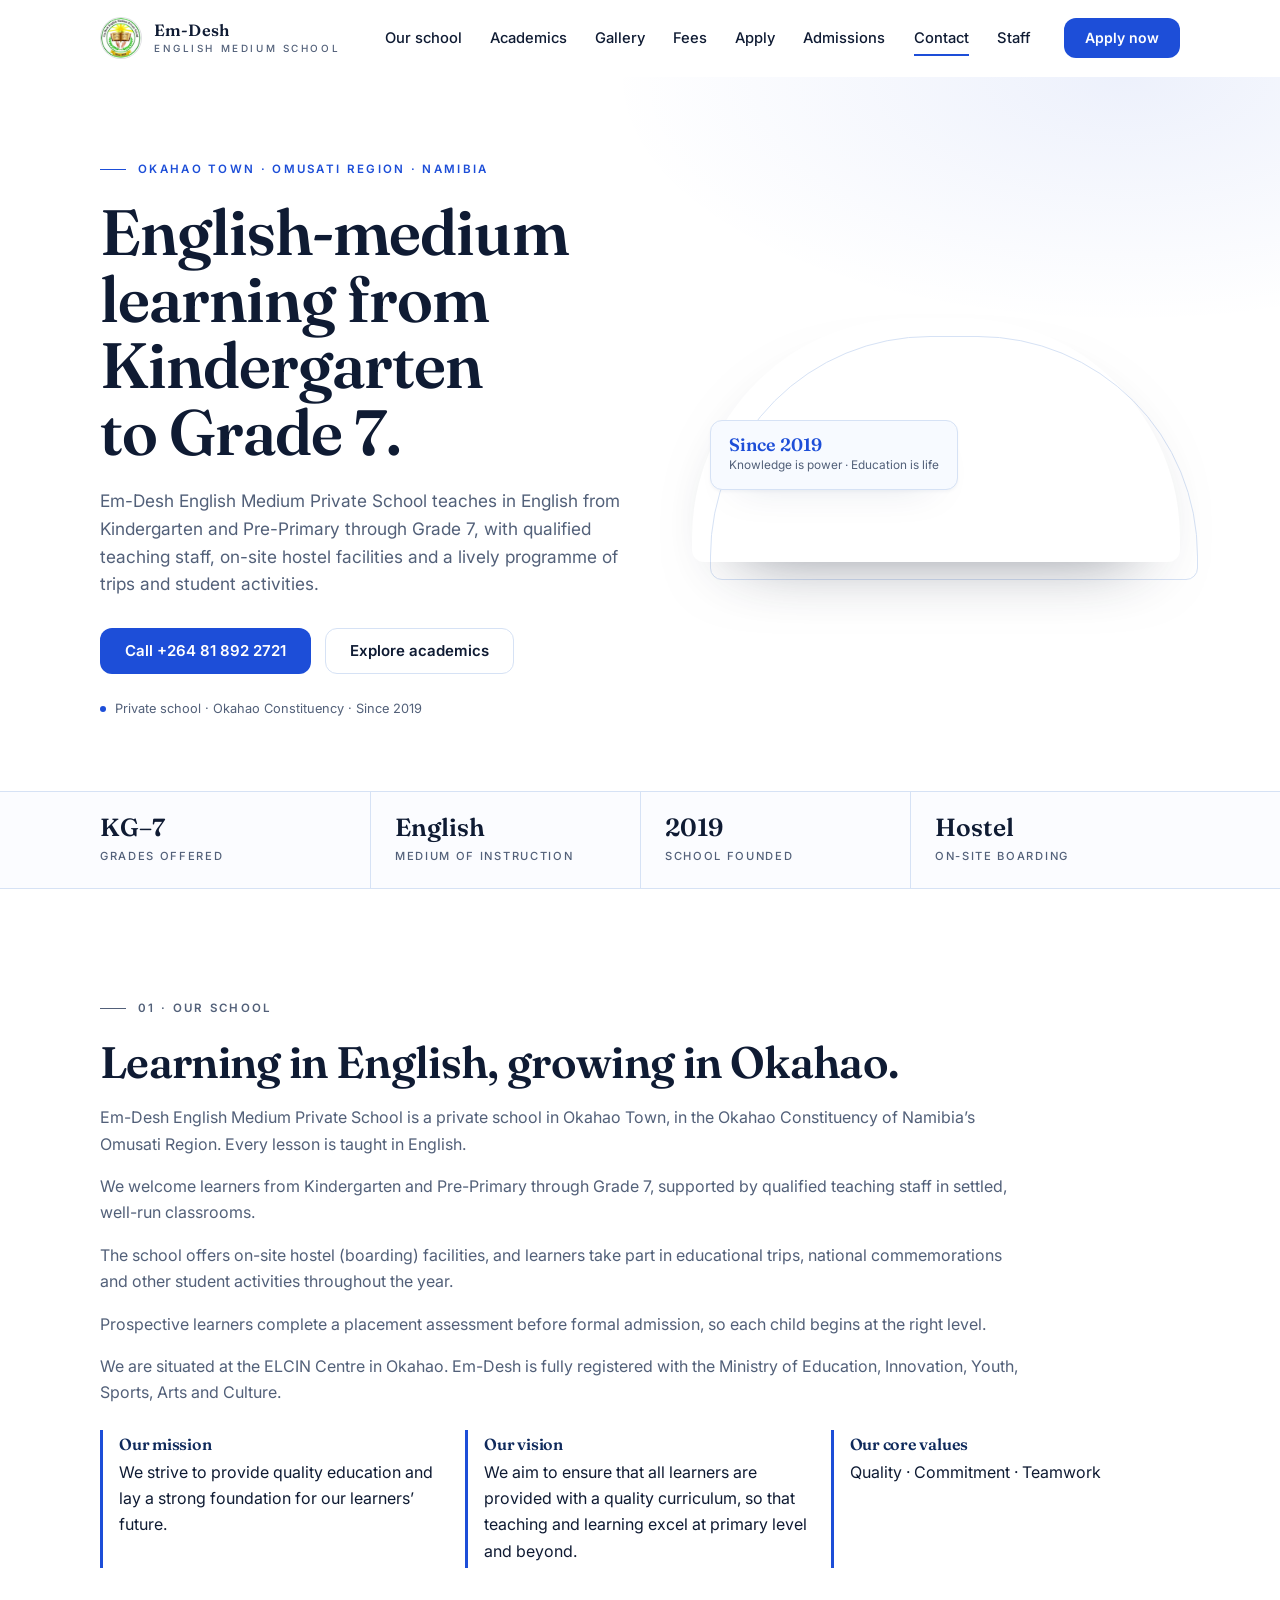
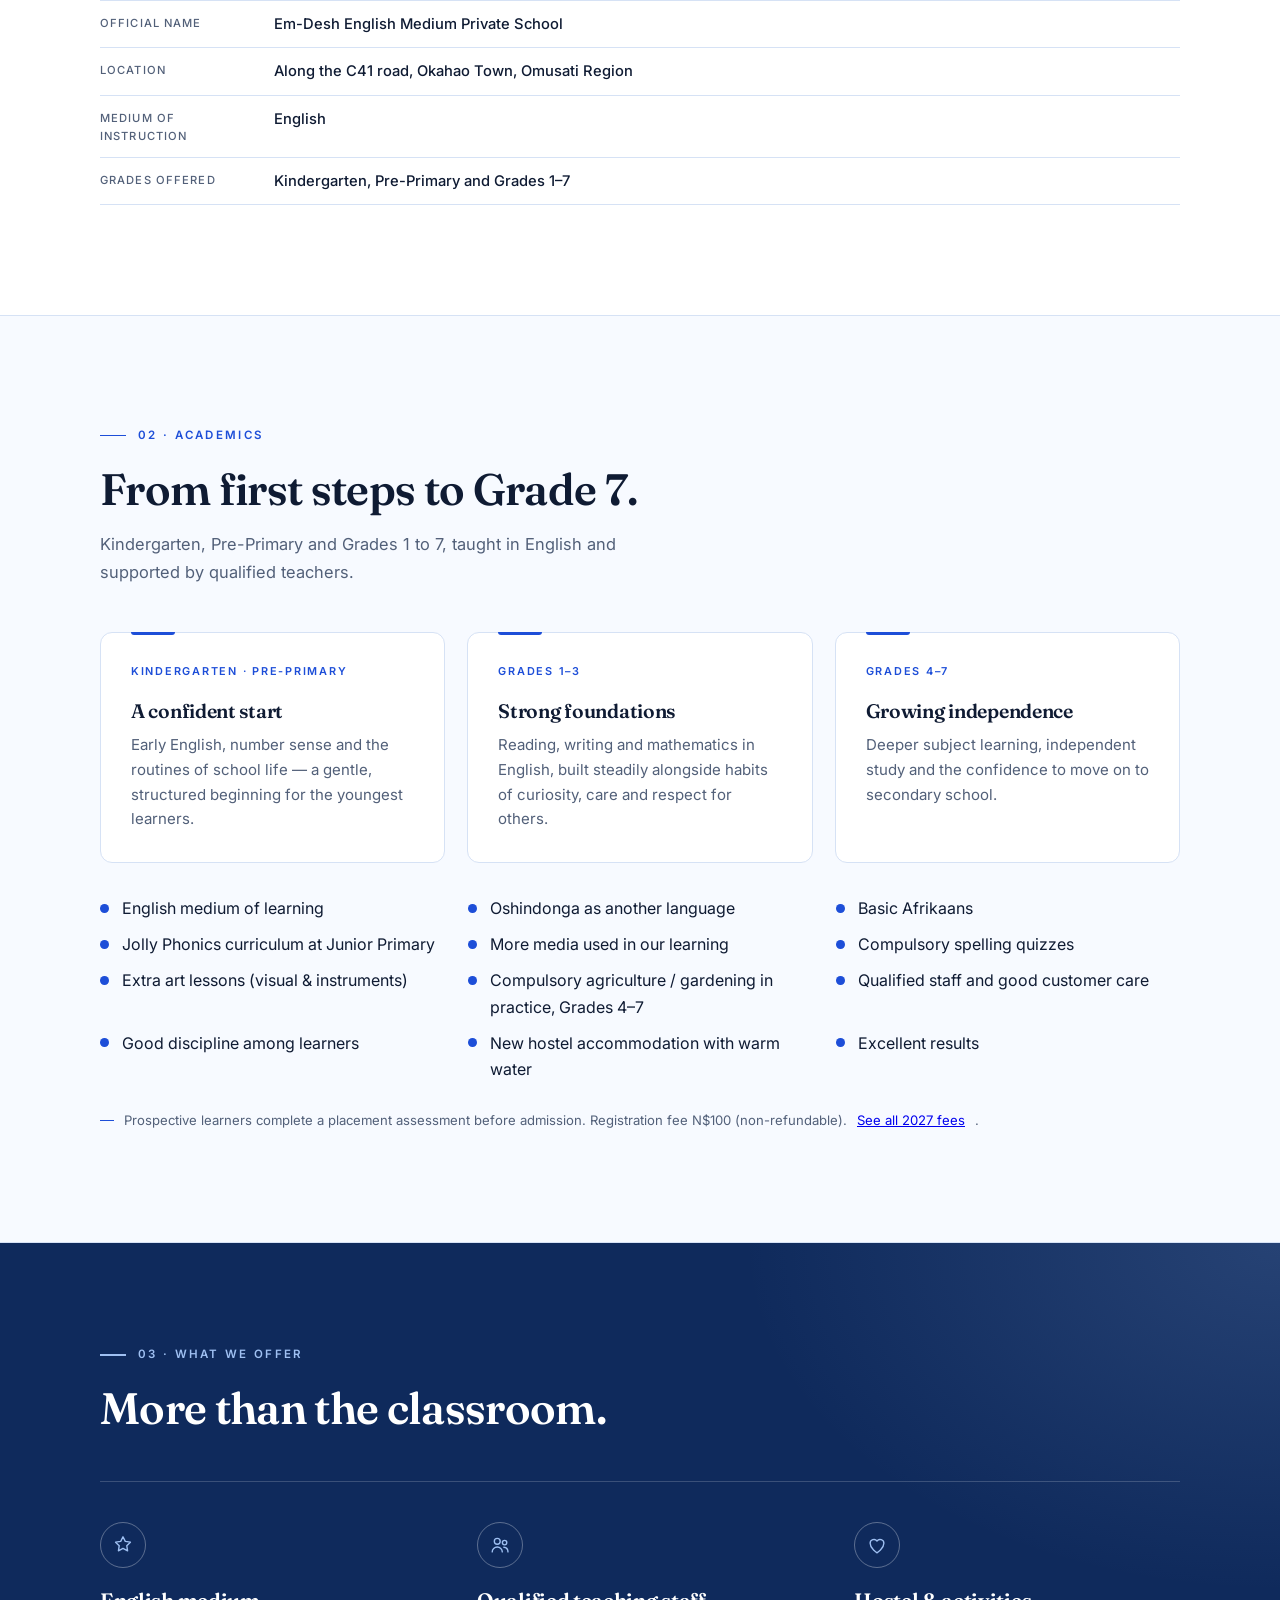
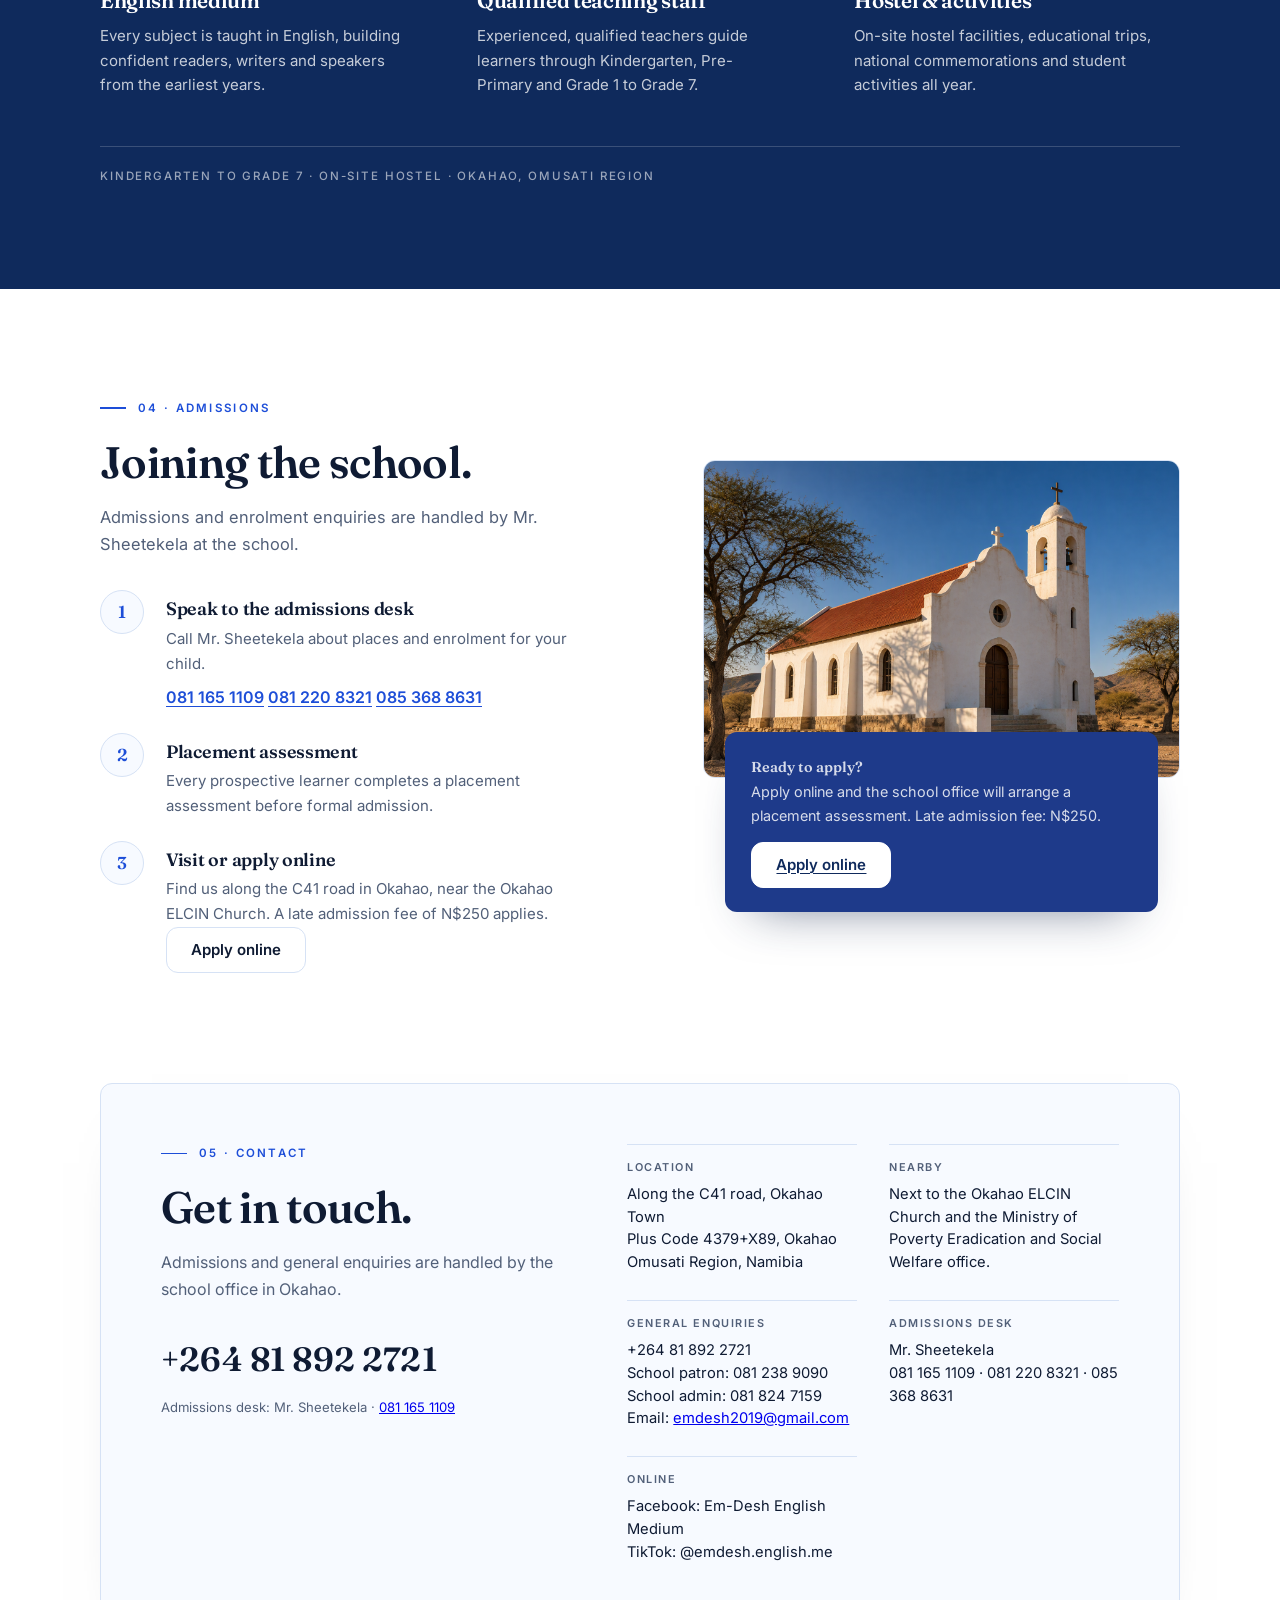
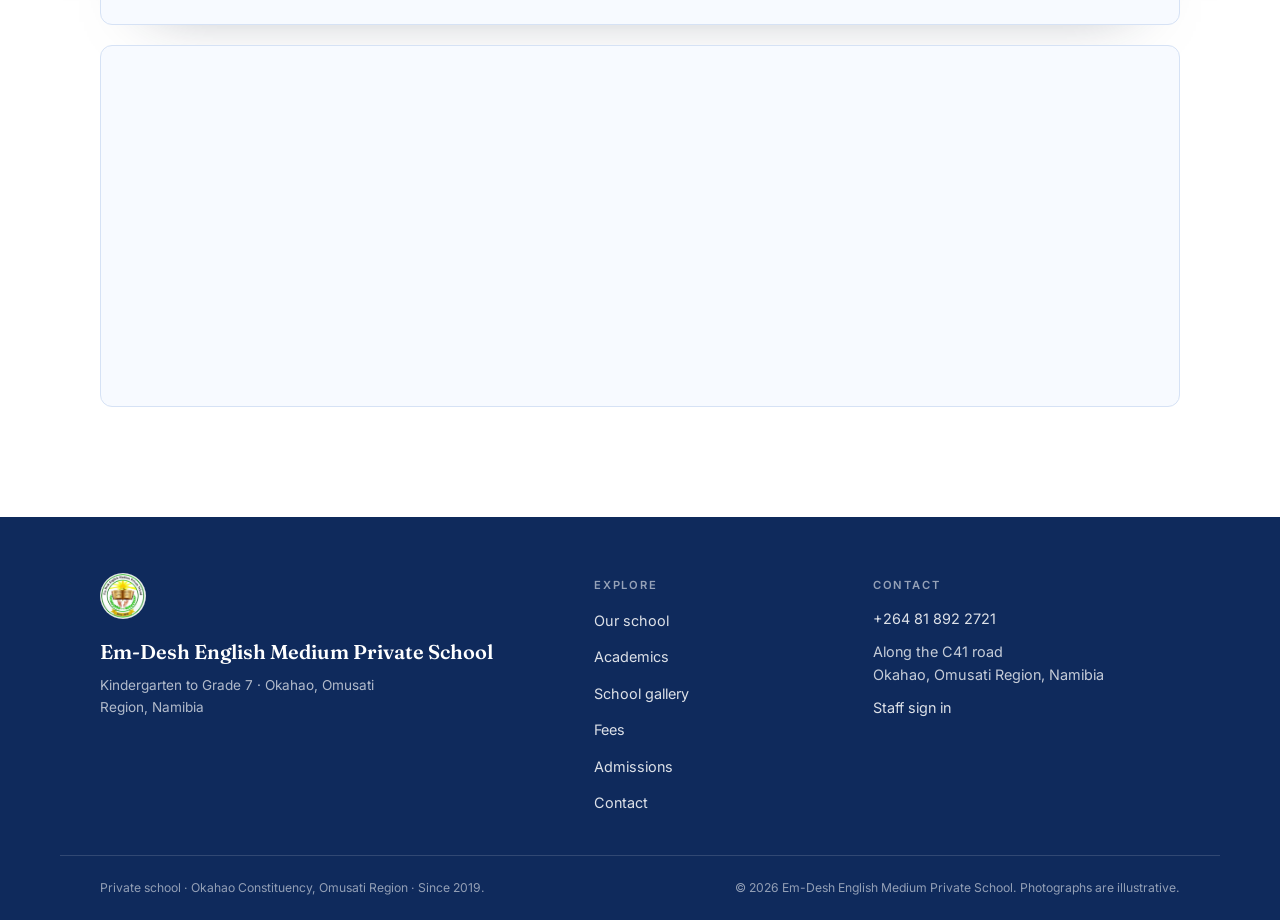
==== commit 60a14f08: "Welcome video: no placeholder image, starts with sound, tap center to mute/unmute" ====
--- a/public/index.html
+++ b/public/index.html
@@ -92,7 +92,7 @@
         </div>
 
         <figure class="hero-figure">
-          <video class="hero-media" id="homepage-welcome-video" src="assets/hero-video.mp4" poster="assets/hero-classroom.png" width="1536" height="1024" autoplay muted loop playsinline controls preload="metadata" aria-label="Video from Em-Desh English Medium Private School"></video>
+          <div class="hero-video-wrap"><video class="hero-media" id="homepage-welcome-video" width="1536" height="1024" autoplay loop playsinline preload="auto" aria-label="Video from Em-Desh English Medium Private School"></video><button type="button" class="hero-sound-btn" id="hero-sound-btn" aria-label="Tap to mute or unmute">🔊</button></div>
           <figcaption class="hero-badge">
             <span class="hero-badge-kicker">Since 2019</span>
             <span class="hero-badge-text">Knowledge is power &middot; Education is life</span>
--- a/public/styles.css
+++ b/public/styles.css
@@ -3439,3 +3439,8 @@
 .highlights{list-style:none;padding:0;margin:2rem 0 0;display:grid;gap:.6rem 1.5rem;grid-template-columns:repeat(auto-fit,minmax(min(100%,16rem),1fr))}
 .highlights li{padding-left:1.4rem;position:relative}
 .highlights li::before{content:"";position:absolute;left:0;top:.55em;width:.55rem;height:.55rem;border-radius:50%;background:#1d4ed8}
+
+.hero-video-wrap { position: relative; }
+.hero-video-wrap video { cursor: pointer; background: transparent; }
+.hero-sound-btn { position: absolute; left: 50%; top: 50%; transform: translate(-50%,-50%) scale(.8); width: 72px; height: 72px; border-radius: 50%; border: 0; background: rgba(10,30,70,.55); color: #fff; font-size: 30px; opacity: 0; transition: opacity .25s, transform .25s; pointer-events: none; z-index: 2; }
+.hero-sound-btn.show { opacity: 1; transform: translate(-50%,-50%) scale(1); }
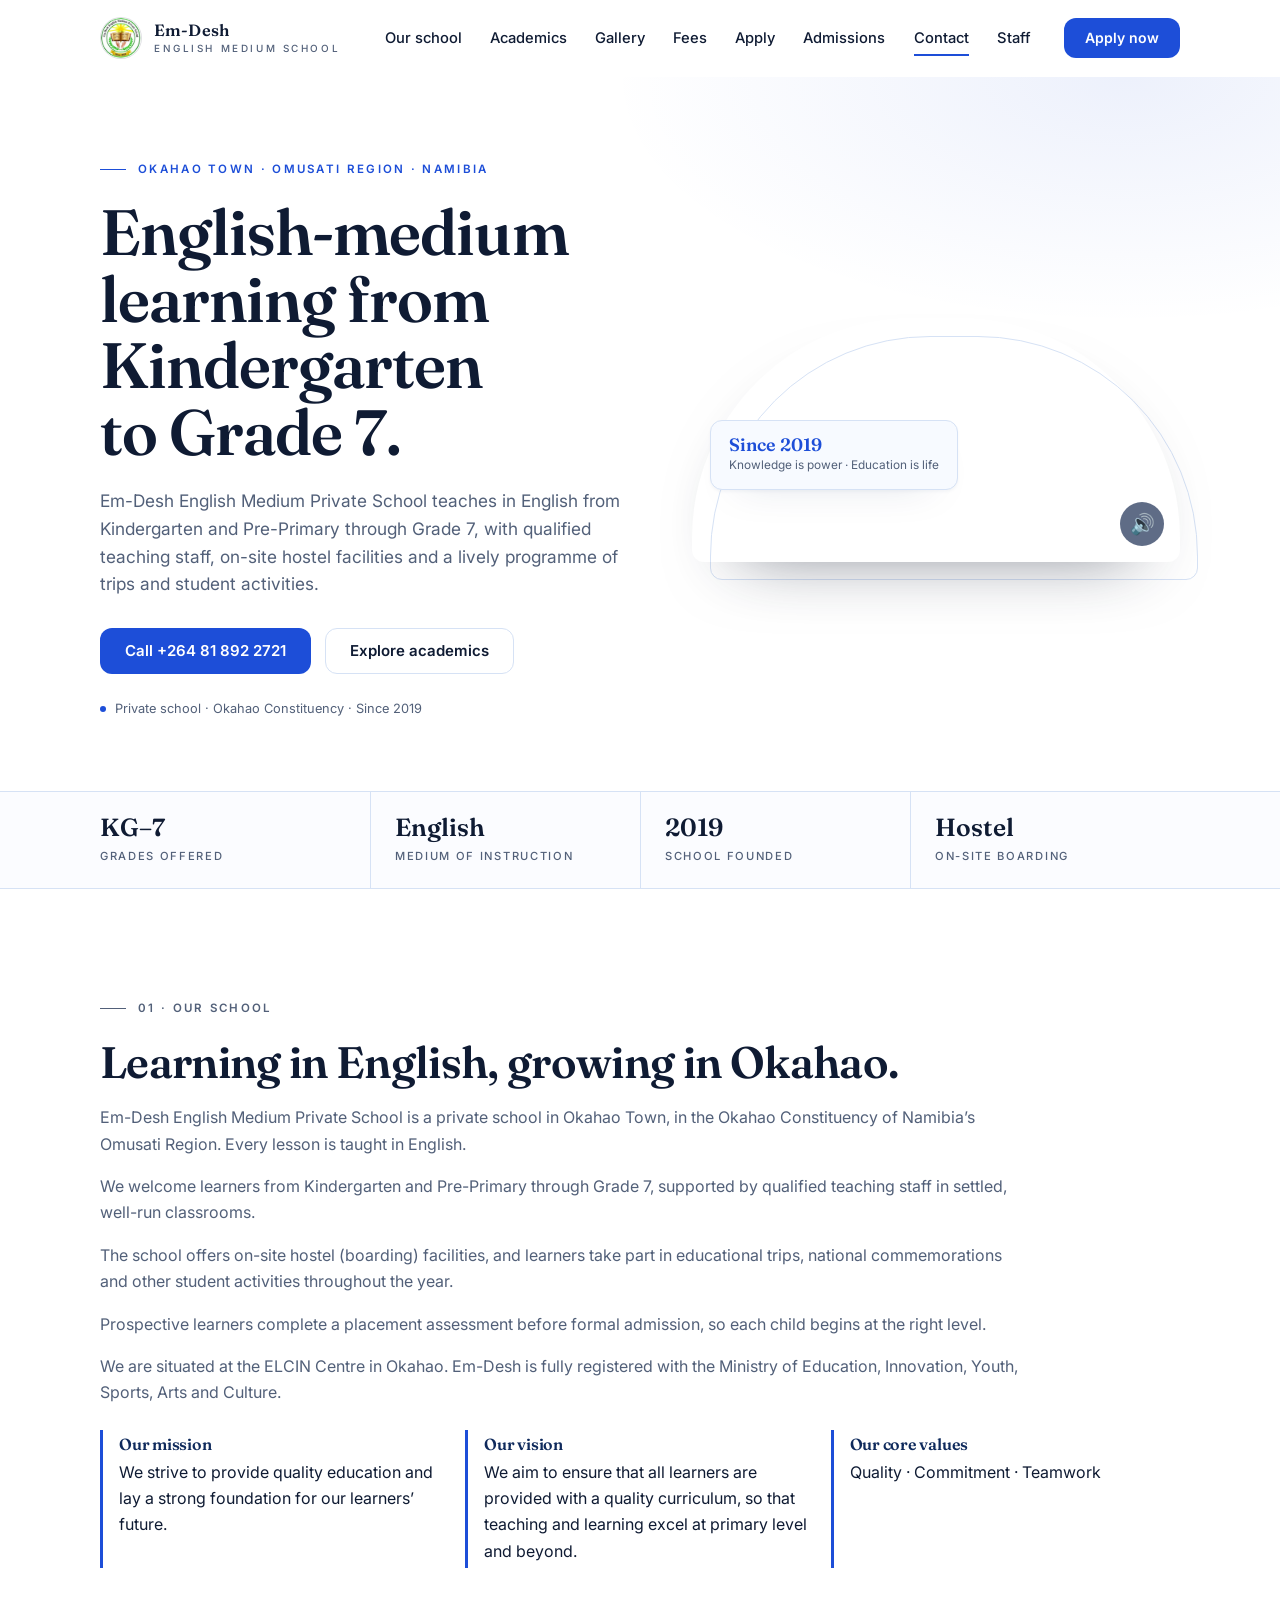
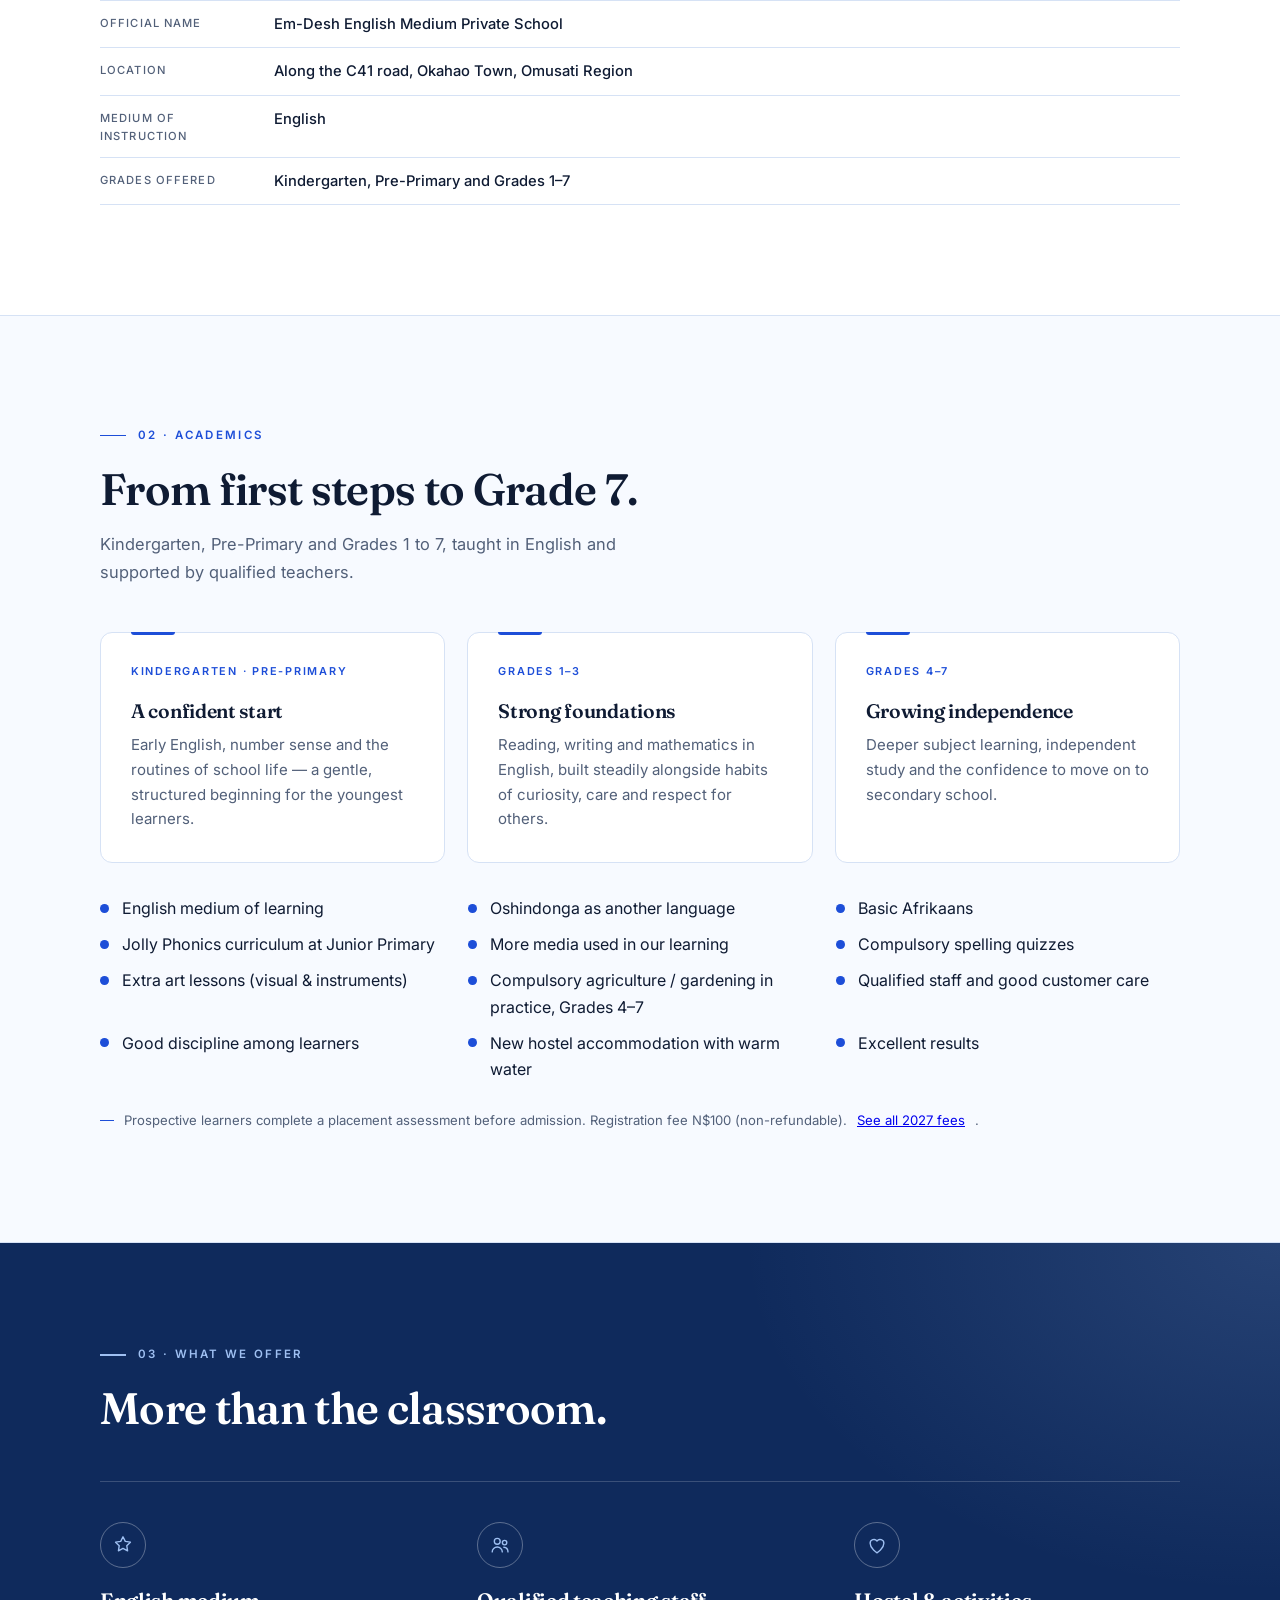
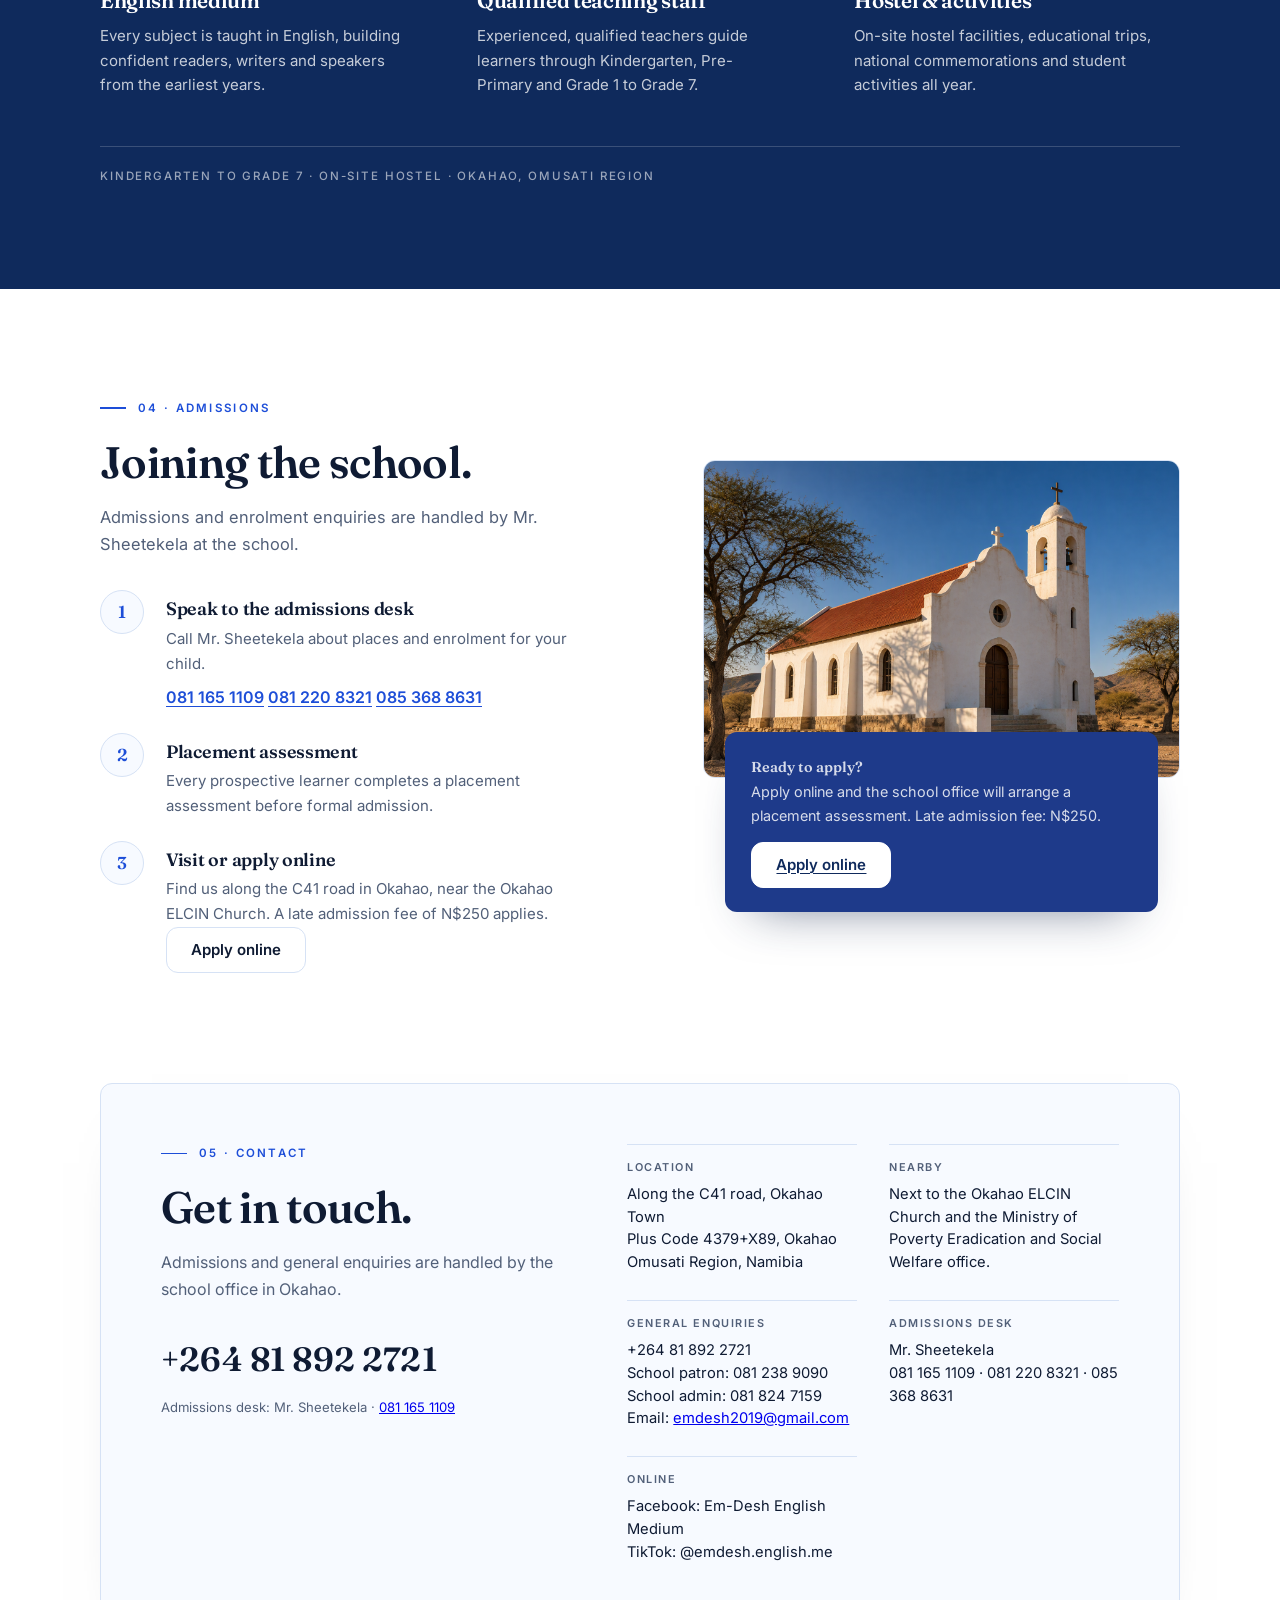
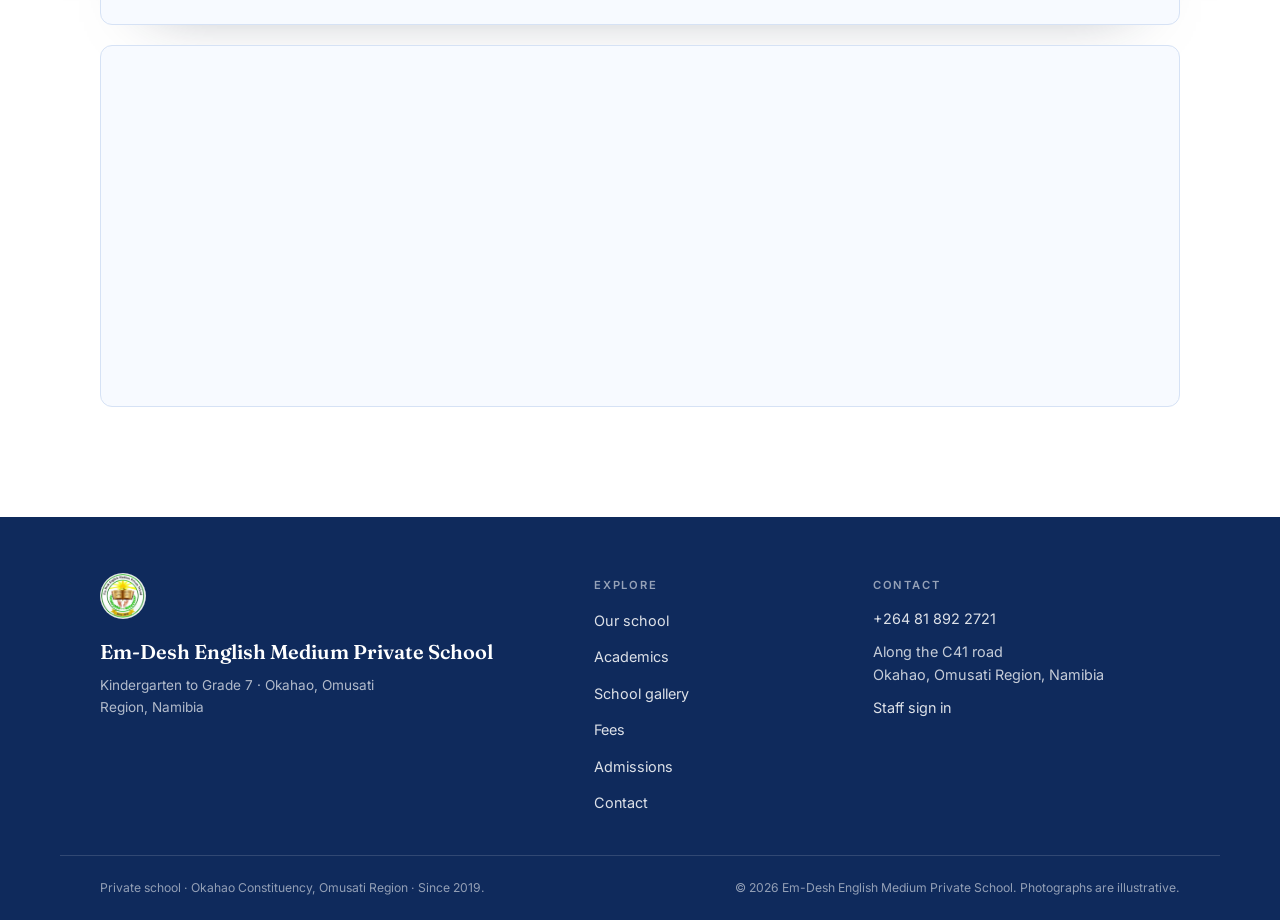
==== commit 48698ade: "Welcome video: tap center to pause/resume, separate mute button" ====
--- a/public/index.html
+++ b/public/index.html
@@ -92,7 +92,7 @@
         </div>
 
         <figure class="hero-figure">
-          <div class="hero-video-wrap"><video class="hero-media" id="homepage-welcome-video" width="1536" height="1024" autoplay loop playsinline preload="auto" aria-label="Video from Em-Desh English Medium Private School"></video><button type="button" class="hero-sound-btn" id="hero-sound-btn" aria-label="Tap to mute or unmute">🔊</button></div>
+          <div class="hero-video-wrap"><video class="hero-media" id="homepage-welcome-video" width="1536" height="1024" autoplay loop playsinline preload="auto" aria-label="Video from Em-Desh English Medium Private School"></video><button type="button" class="hero-sound-btn" id="hero-sound-btn" aria-hidden="true" tabindex="-1">▶</button><button type="button" class="hero-mute-btn" id="hero-mute-btn" aria-label="Mute video">🔊</button></div>
           <figcaption class="hero-badge">
             <span class="hero-badge-kicker">Since 2019</span>
             <span class="hero-badge-text">Knowledge is power &middot; Education is life</span>
--- a/public/styles.css
+++ b/public/styles.css
@@ -3444,3 +3444,5 @@
 .hero-video-wrap video { cursor: pointer; background: transparent; }
 .hero-sound-btn { position: absolute; left: 50%; top: 50%; transform: translate(-50%,-50%) scale(.8); width: 72px; height: 72px; border-radius: 50%; border: 0; background: rgba(10,30,70,.55); color: #fff; font-size: 30px; opacity: 0; transition: opacity .25s, transform .25s; pointer-events: none; z-index: 2; }
 .hero-sound-btn.show { opacity: 1; transform: translate(-50%,-50%) scale(1); }
+
+.hero-mute-btn { position: absolute; right: 16px; bottom: 16px; z-index: 3; width: 44px; height: 44px; border-radius: 50%; border: 0; background: rgba(10,30,70,.65); color: #fff; font-size: 20px; cursor: pointer; }
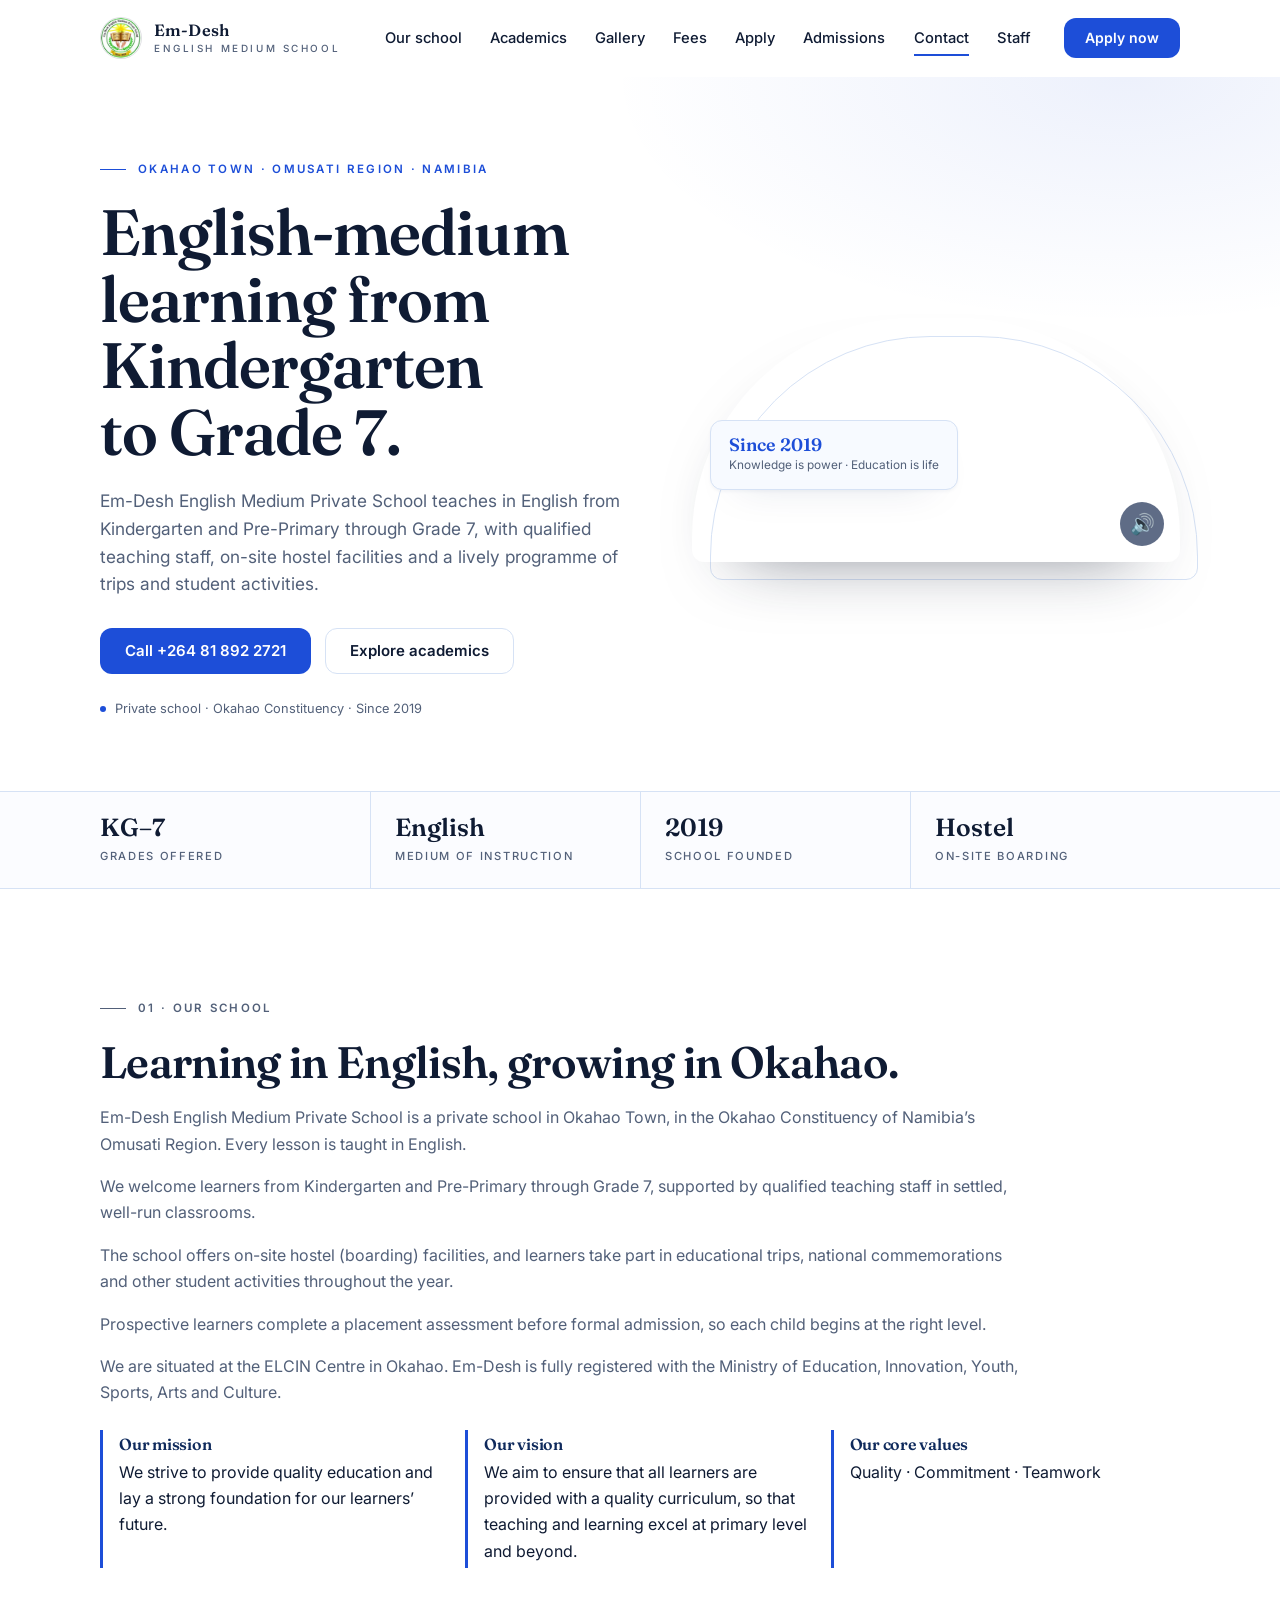
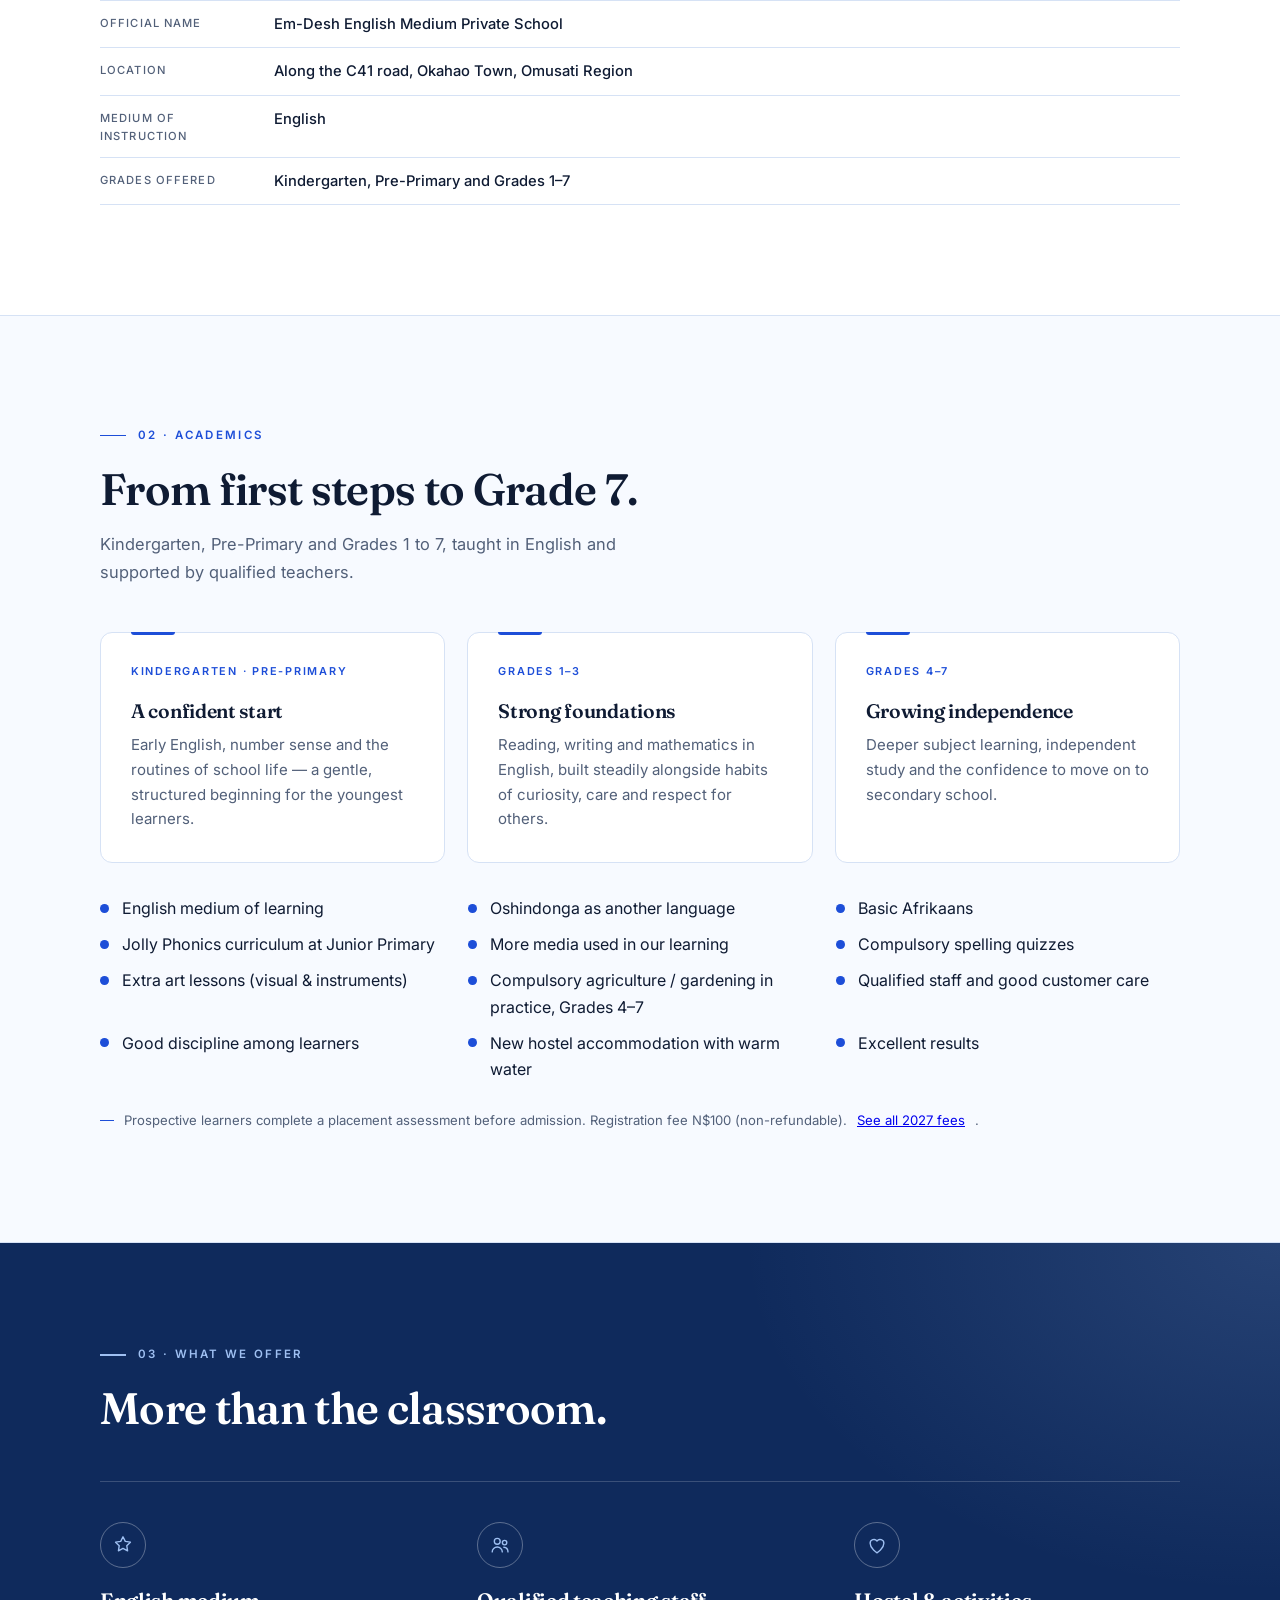
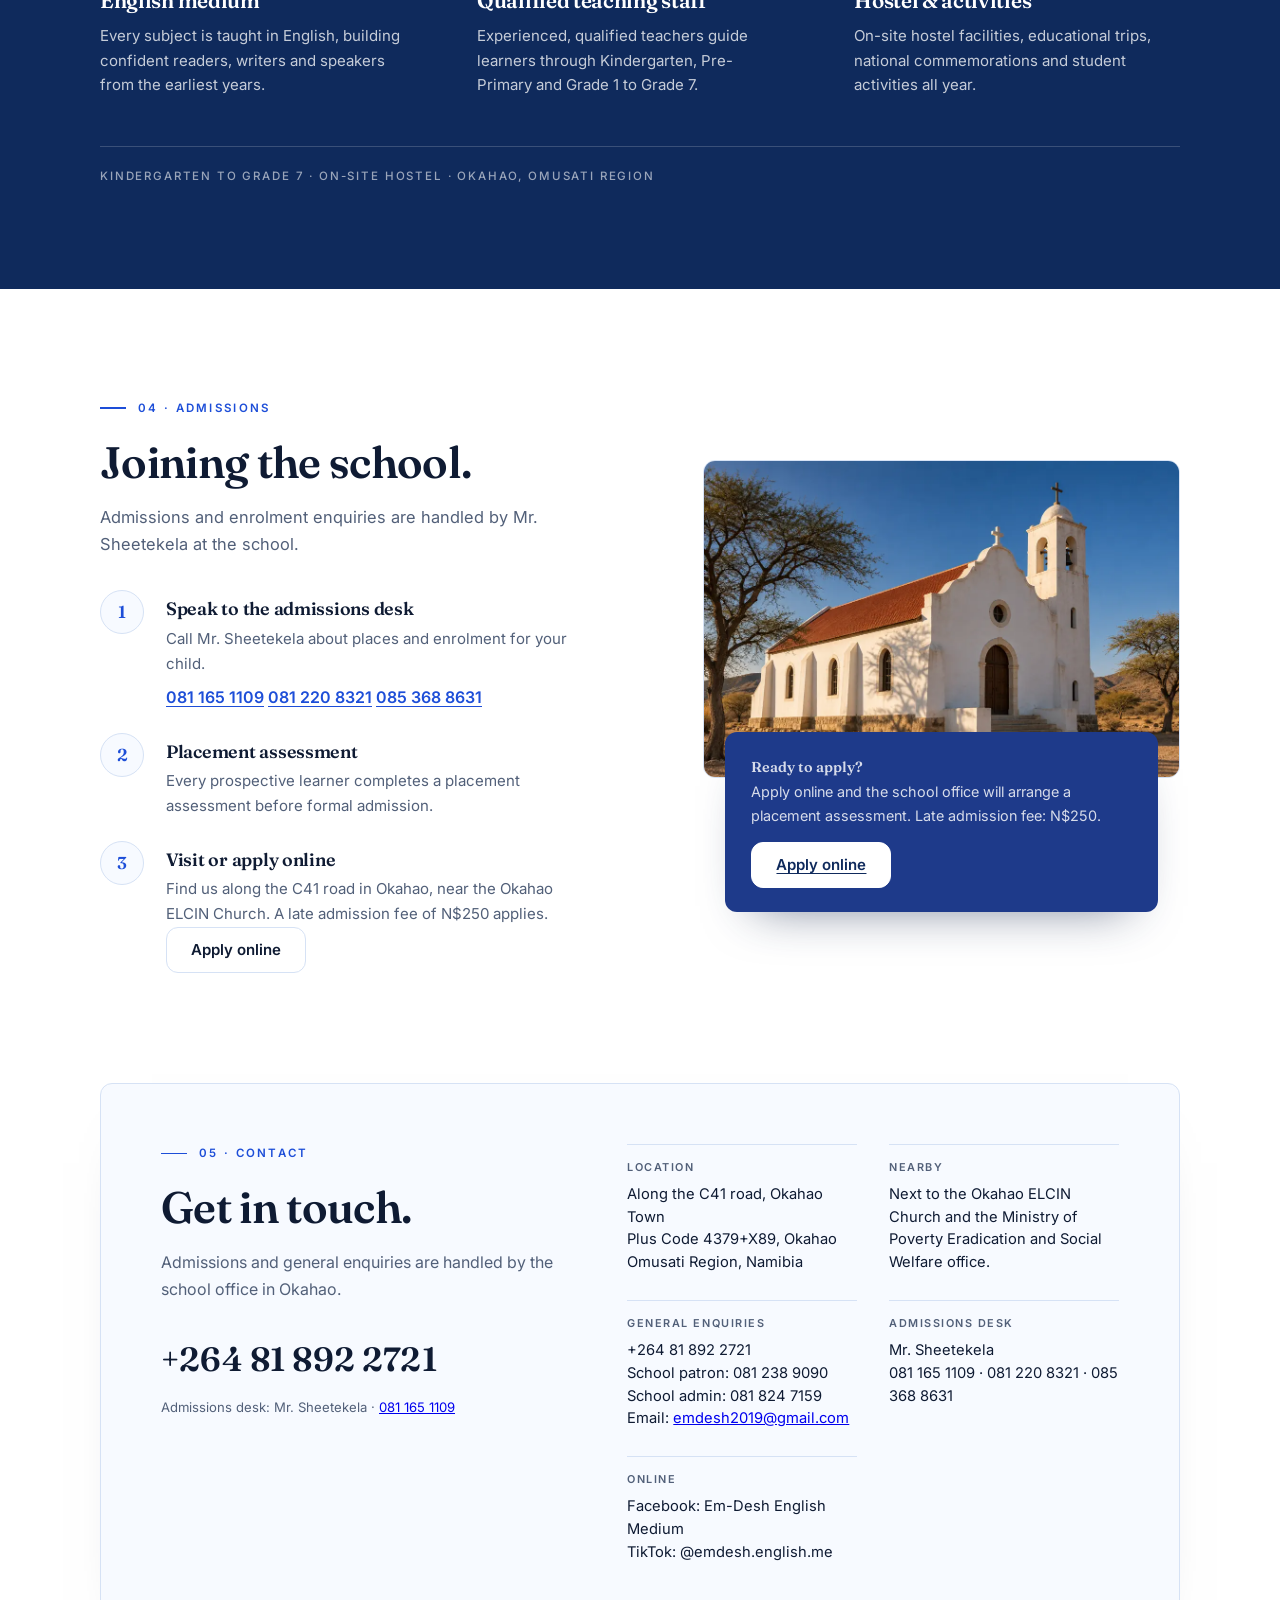
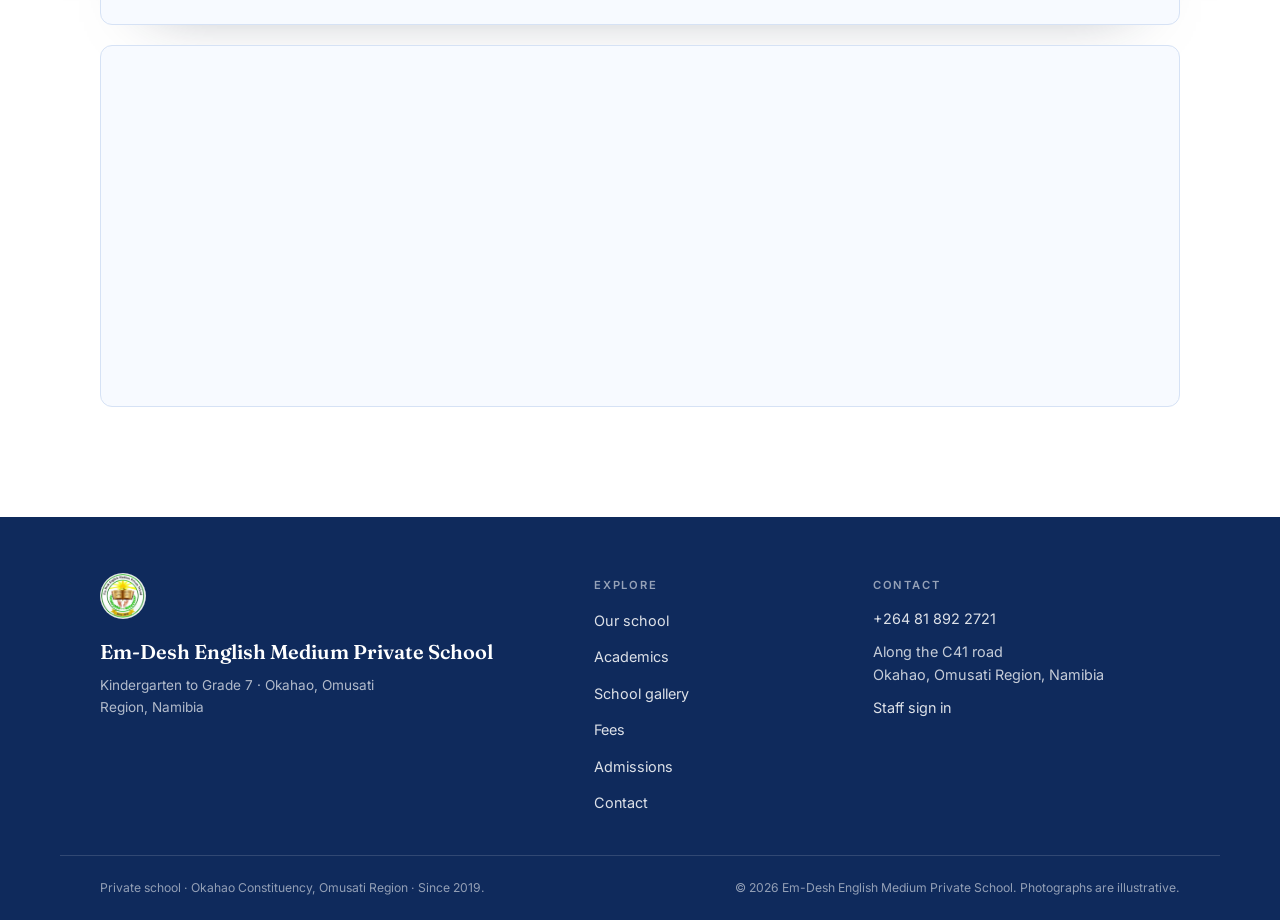
==== commit 017372a4: "Make the site lighter and faster: smaller videos and photos, cached files, non-blocking fonts" ====
--- a/public/index.html
+++ b/public/index.html
@@ -7,9 +7,9 @@
   <meta name="description" content="Em-Desh English Medium Private School in Okahao Town, Omusati Region, Namibia. English-medium Kindergarten, Pre-Primary and Grades 1–7, with qualified teachers and on-site hostel facilities.">
   <meta name="theme-color" content="#0f2a5c">
   <link rel="icon" type="image/jpeg" href="assets/emdesh-logo.jpg">
-  <link rel="preconnect" href="https://fonts.googleapis.com">
+  <link rel="preconnect" href="https://fonts.googleapis.com"><link rel="preconnect" href="https://c--0c0ed38a-aee4-4bbd-bd85-2ec9b3543008-prod.lovable.cloud" crossorigin>
   <link rel="preconnect" href="https://fonts.gstatic.com" crossorigin>
-  <link href="https://fonts.googleapis.com/css2?family=Fraunces:opsz,wght@9..144,400;9..144,600&family=Inter:wght@400;500;600&display=swap" rel="stylesheet">
+  <link rel="preload" as="style" href="https://fonts.googleapis.com/css2?family=Fraunces:opsz,wght@9..144,400;9..144,600&family=Inter:wght@400;500;600&display=swap"><link href="https://fonts.googleapis.com/css2?family=Fraunces:opsz,wght@9..144,400;9..144,600&family=Inter:wght@400;500;600&display=swap" rel="stylesheet" media="print" onload="this.media='all'">
   <link rel="stylesheet" href="styles.css?v=20261125f">
   <script type="application/ld+json">
     {
@@ -291,7 +291,7 @@
 
         <div class="admissions-aside reveal">
           <figure class="admissions-figure">
-            <img src="assets/mission-church.png" alt="A whitewashed church with a red roof and bell tower beneath a clear sky" width="1536" height="1024" loading="lazy">
+            <img src="assets/mission-church.webp" alt="A whitewashed church with a red roof and bell tower beneath a clear sky" width="1000" height="667" decoding="async" loading="lazy">
           </figure>
           <div class="aside-card">
             <p class="aside-kicker">Ready to apply?</p>
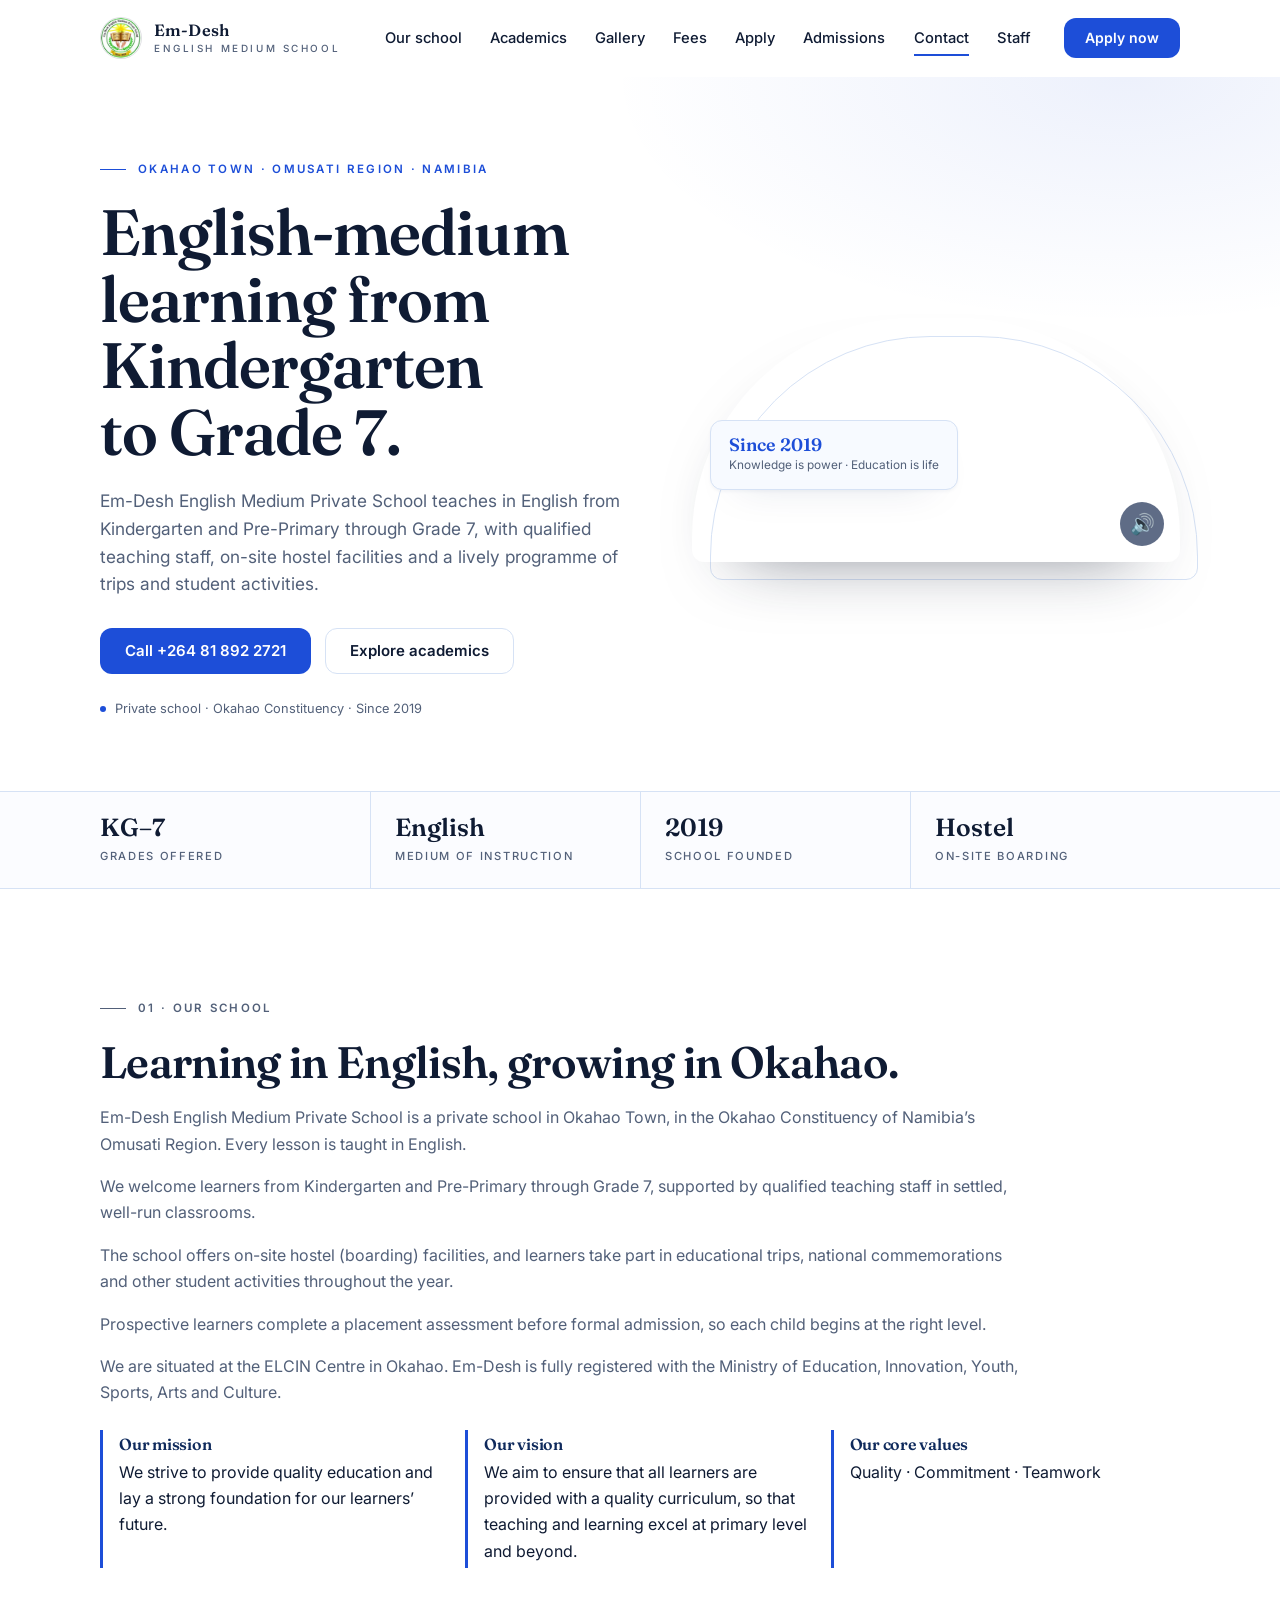
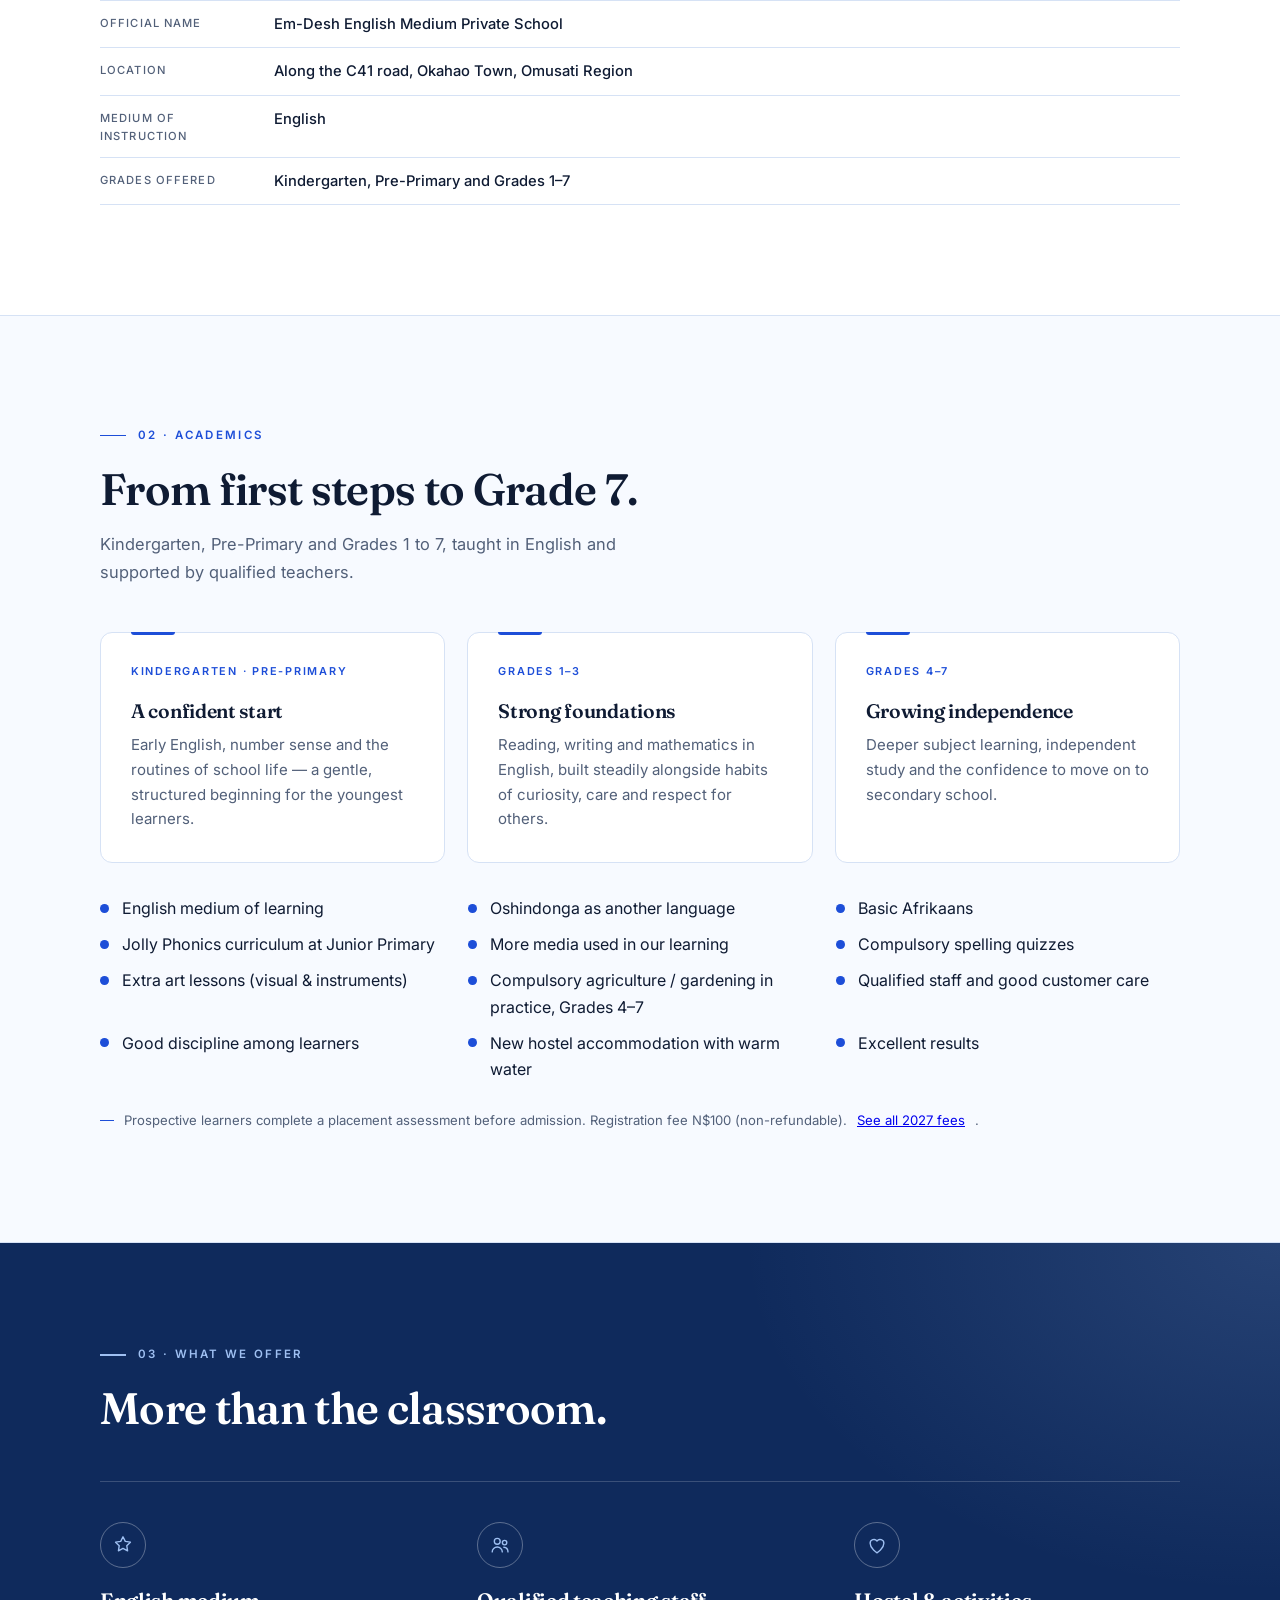
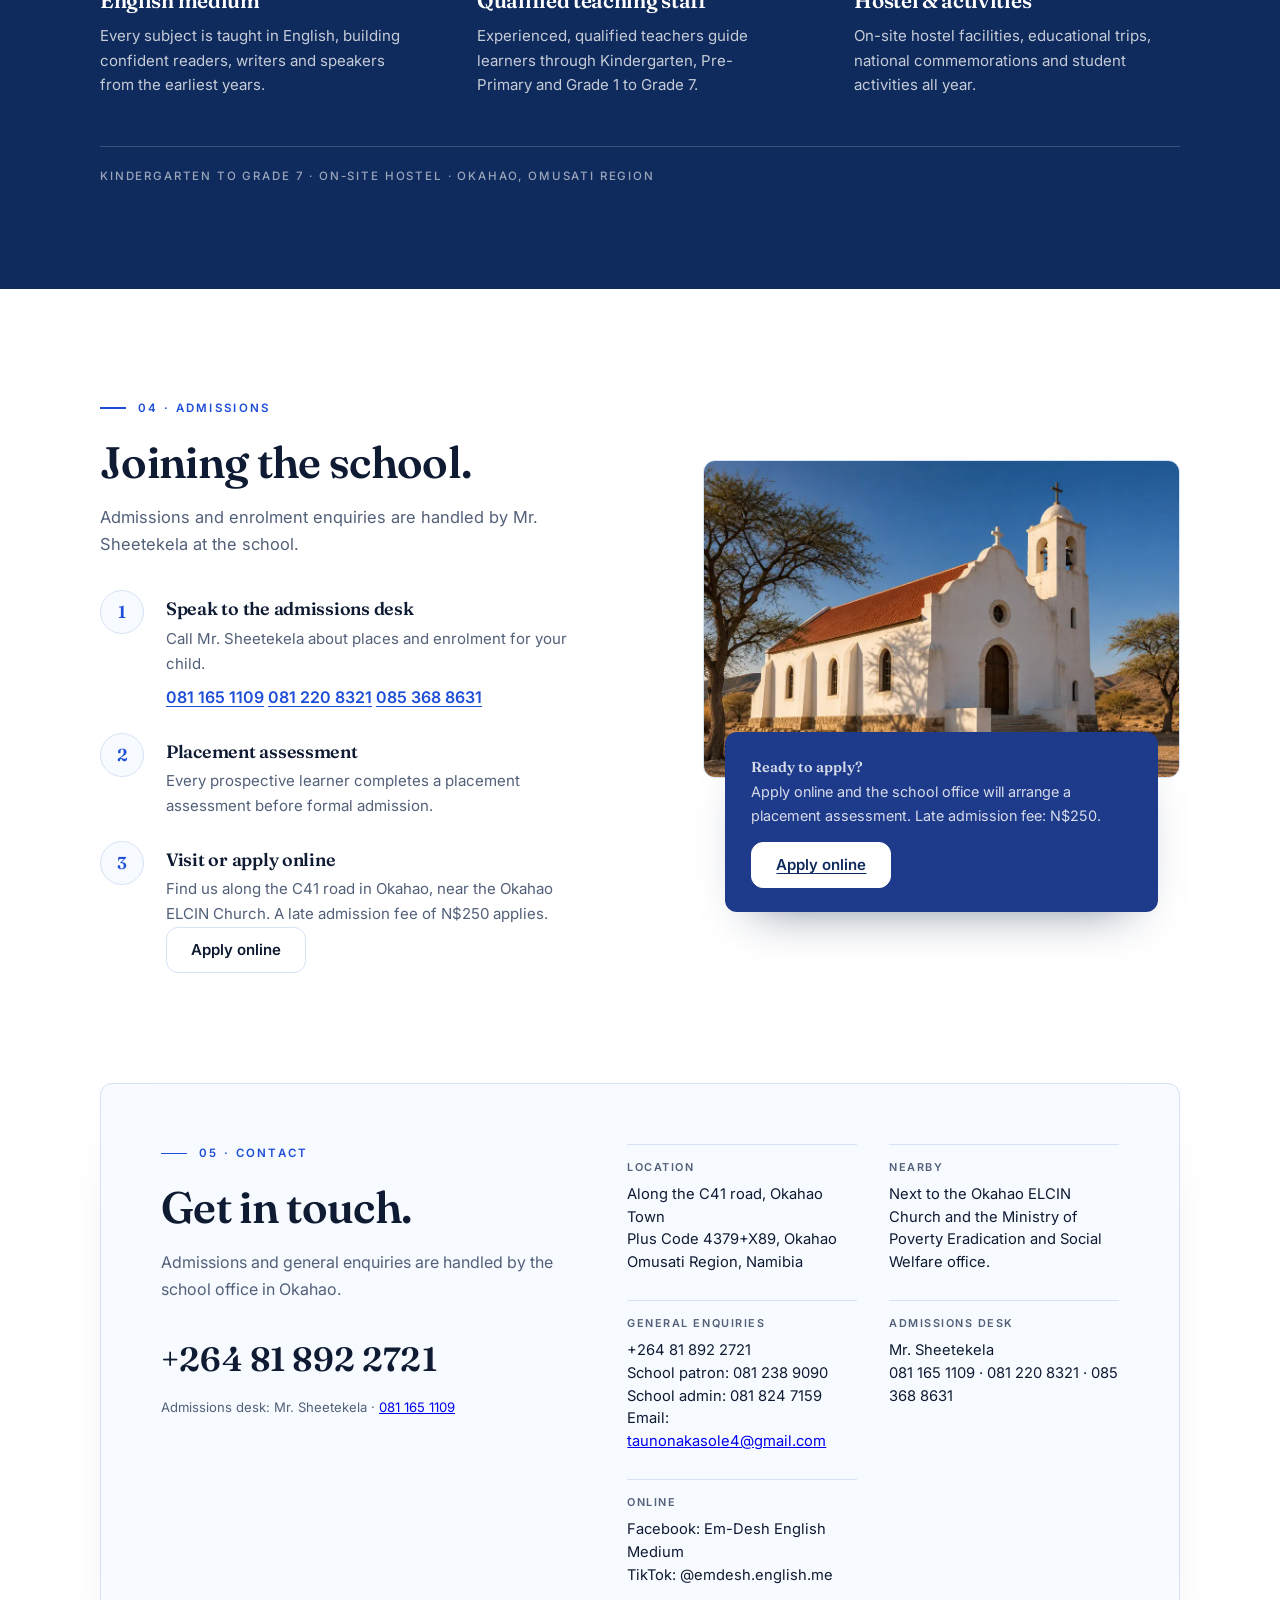
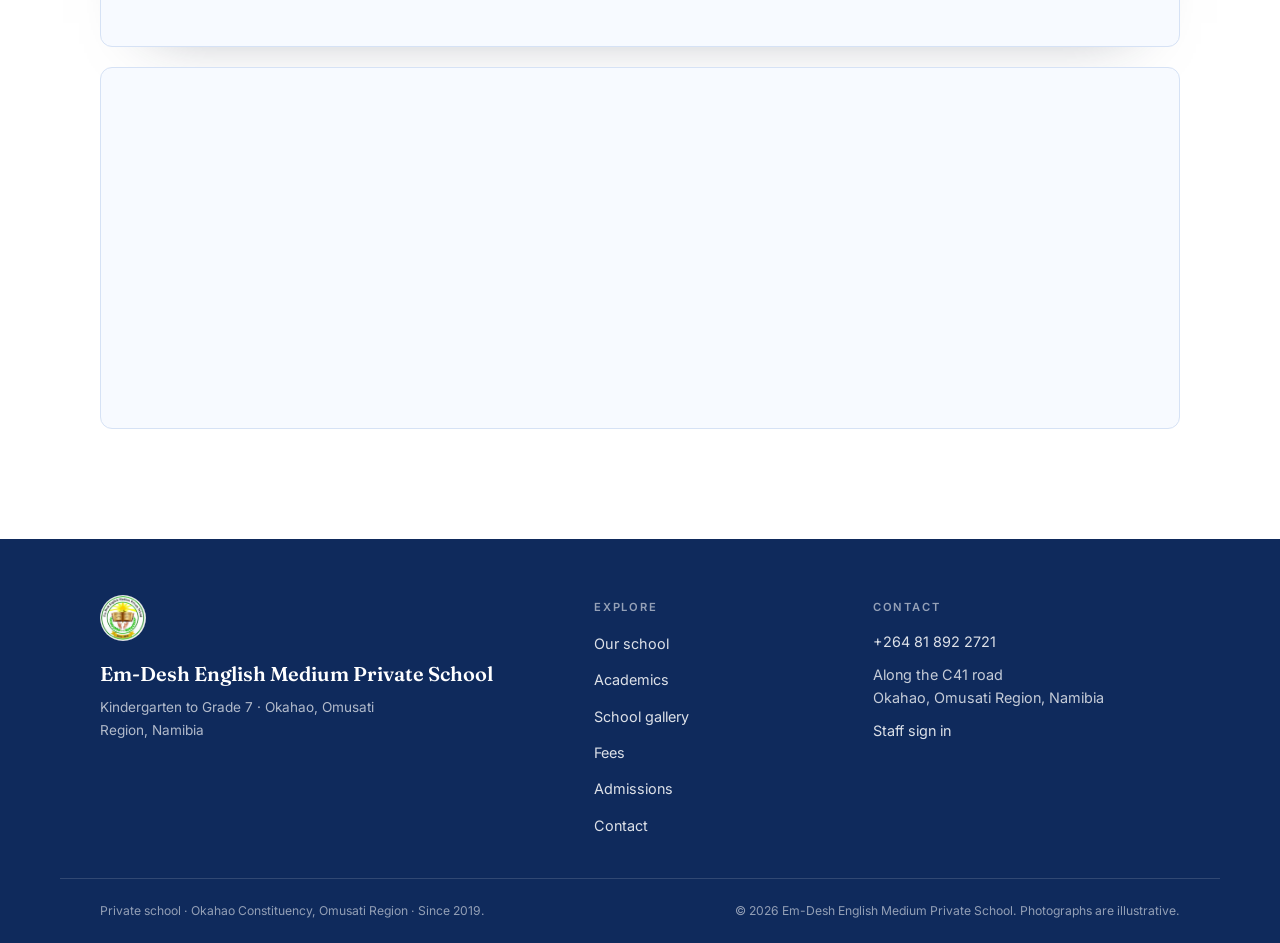
==== commit 237f9d23: "Send applications and school contact to taunonakasole4@gmail.com" ====
--- a/public/index.html
+++ b/public/index.html
@@ -10,7 +10,7 @@
   <link rel="preconnect" href="https://fonts.googleapis.com"><link rel="preconnect" href="https://c--0c0ed38a-aee4-4bbd-bd85-2ec9b3543008-prod.lovable.cloud" crossorigin>
   <link rel="preconnect" href="https://fonts.gstatic.com" crossorigin>
   <link rel="preload" as="style" href="https://fonts.googleapis.com/css2?family=Fraunces:opsz,wght@9..144,400;9..144,600&family=Inter:wght@400;500;600&display=swap"><link href="https://fonts.googleapis.com/css2?family=Fraunces:opsz,wght@9..144,400;9..144,600&family=Inter:wght@400;500;600&display=swap" rel="stylesheet" media="print" onload="this.media='all'">
-  <link rel="stylesheet" href="styles.css?v=20261125f">
+  <link rel="stylesheet" href="styles.css?v=20261125p">
   <script type="application/ld+json">
     {
       "@context": "https://schema.org",
@@ -55,7 +55,7 @@
           <li><a href="apply.html">Apply</a></li>
           <li><a href="#admissions">Admissions</a></li>
           <li><a href="#contact">Contact</a></li>
-          <li><a href="admin.html">Staff</a></li>
+          <li><a href="admin.html" data-staff-link>Staff</a></li>
         </ul>
         <a class="btn btn-primary nav-call" href="apply.html">Apply now</a>
       </nav>
@@ -324,7 +324,7 @@
             </div>
             <div>
               <dt>General enquiries</dt>
-              <dd>+264 81 892 2721<br>School patron: 081 238 9090<br>School admin: 081 824 7159<br>Email: <a href="mailto:emdesh2019@gmail.com">emdesh2019@gmail.com</a></dd>
+              <dd>+264 81 892 2721<br>School patron: 081 238 9090<br>School admin: 081 824 7159<br>Email: <a href="mailto:taunonakasole4@gmail.com">taunonakasole4@gmail.com</a></dd>
             </div>
             <div>
               <dt>Admissions desk</dt>
@@ -371,7 +371,7 @@
         <h2 class="footer-heading">Contact</h2>
         <p class="footer-line"><a href="tel:+264818922721">+264 81 892 2721</a></p>
         <p class="footer-line">Along the C41 road<br>Okahao, Omusati Region, Namibia</p>
-        <p class="footer-line"><a href="admin.html">Staff sign in</a></p>
+        <p class="footer-line"><a href="admin.html" data-staff-link>Staff sign in</a></p>
       </div>
     </div>
 
@@ -381,6 +381,7 @@
     </div>
   </footer>
 
-  <script src="app.js?v=20261125f" defer></script>
+  <script src="app.js?v=20261125p" defer></script>
+<script id="staff-link-fix">if(!/lovable\.app$|localhost/.test(location.hostname))document.querySelectorAll("[data-staff-link]").forEach(a=>a.href="https://emdesh-english-medium-private-school.lovable.app/admin.html");</script>
 </body>
 </html>
--- a/public/styles.css
+++ b/public/styles.css
@@ -3446,3 +3446,4 @@
 .hero-sound-btn.show { opacity: 1; transform: translate(-50%,-50%) scale(1); }
 
 .hero-mute-btn { position: absolute; right: 16px; bottom: 16px; z-index: 3; width: 44px; height: 44px; border-radius: 50%; border: 0; background: rgba(10,30,70,.65); color: #fff; font-size: 20px; cursor: pointer; }
+@media (max-width:480px){.fee-table td{white-space:normal}.fee-table th,.fee-table td{font-size:.92rem}}
